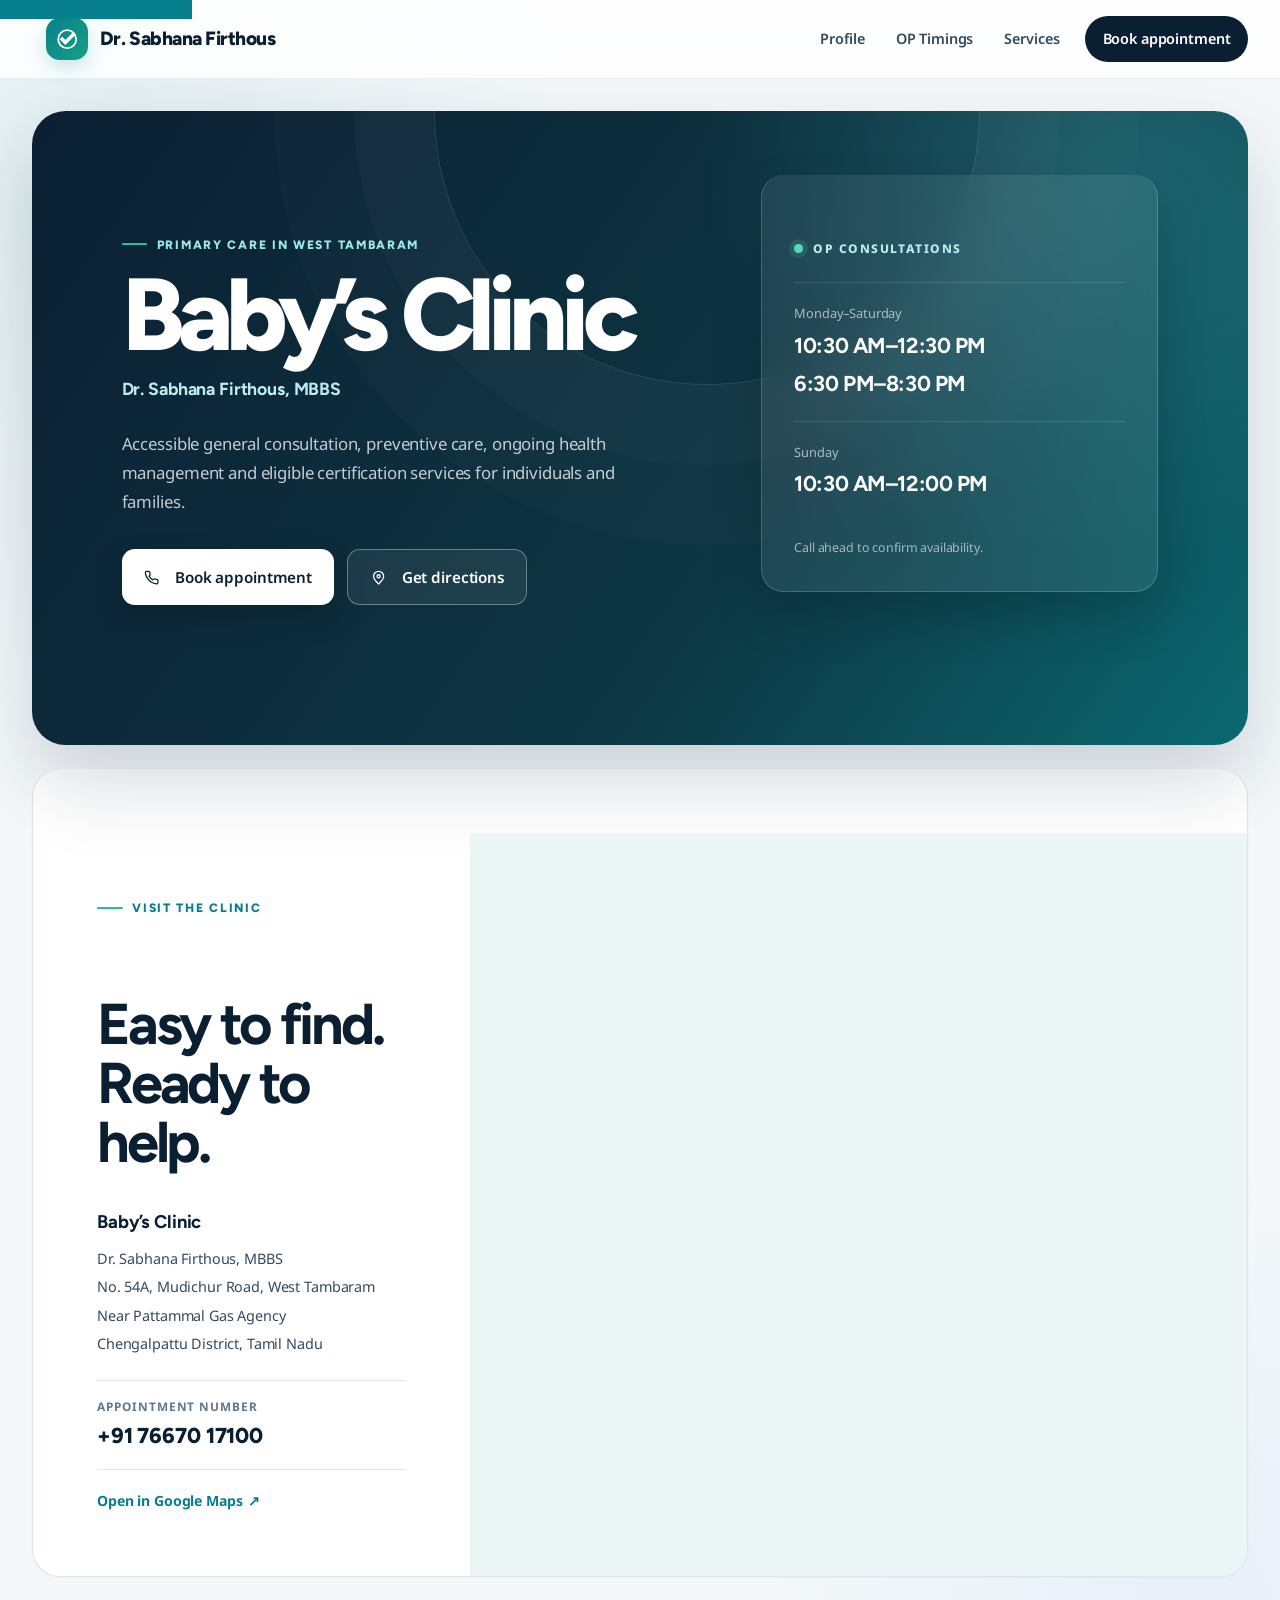
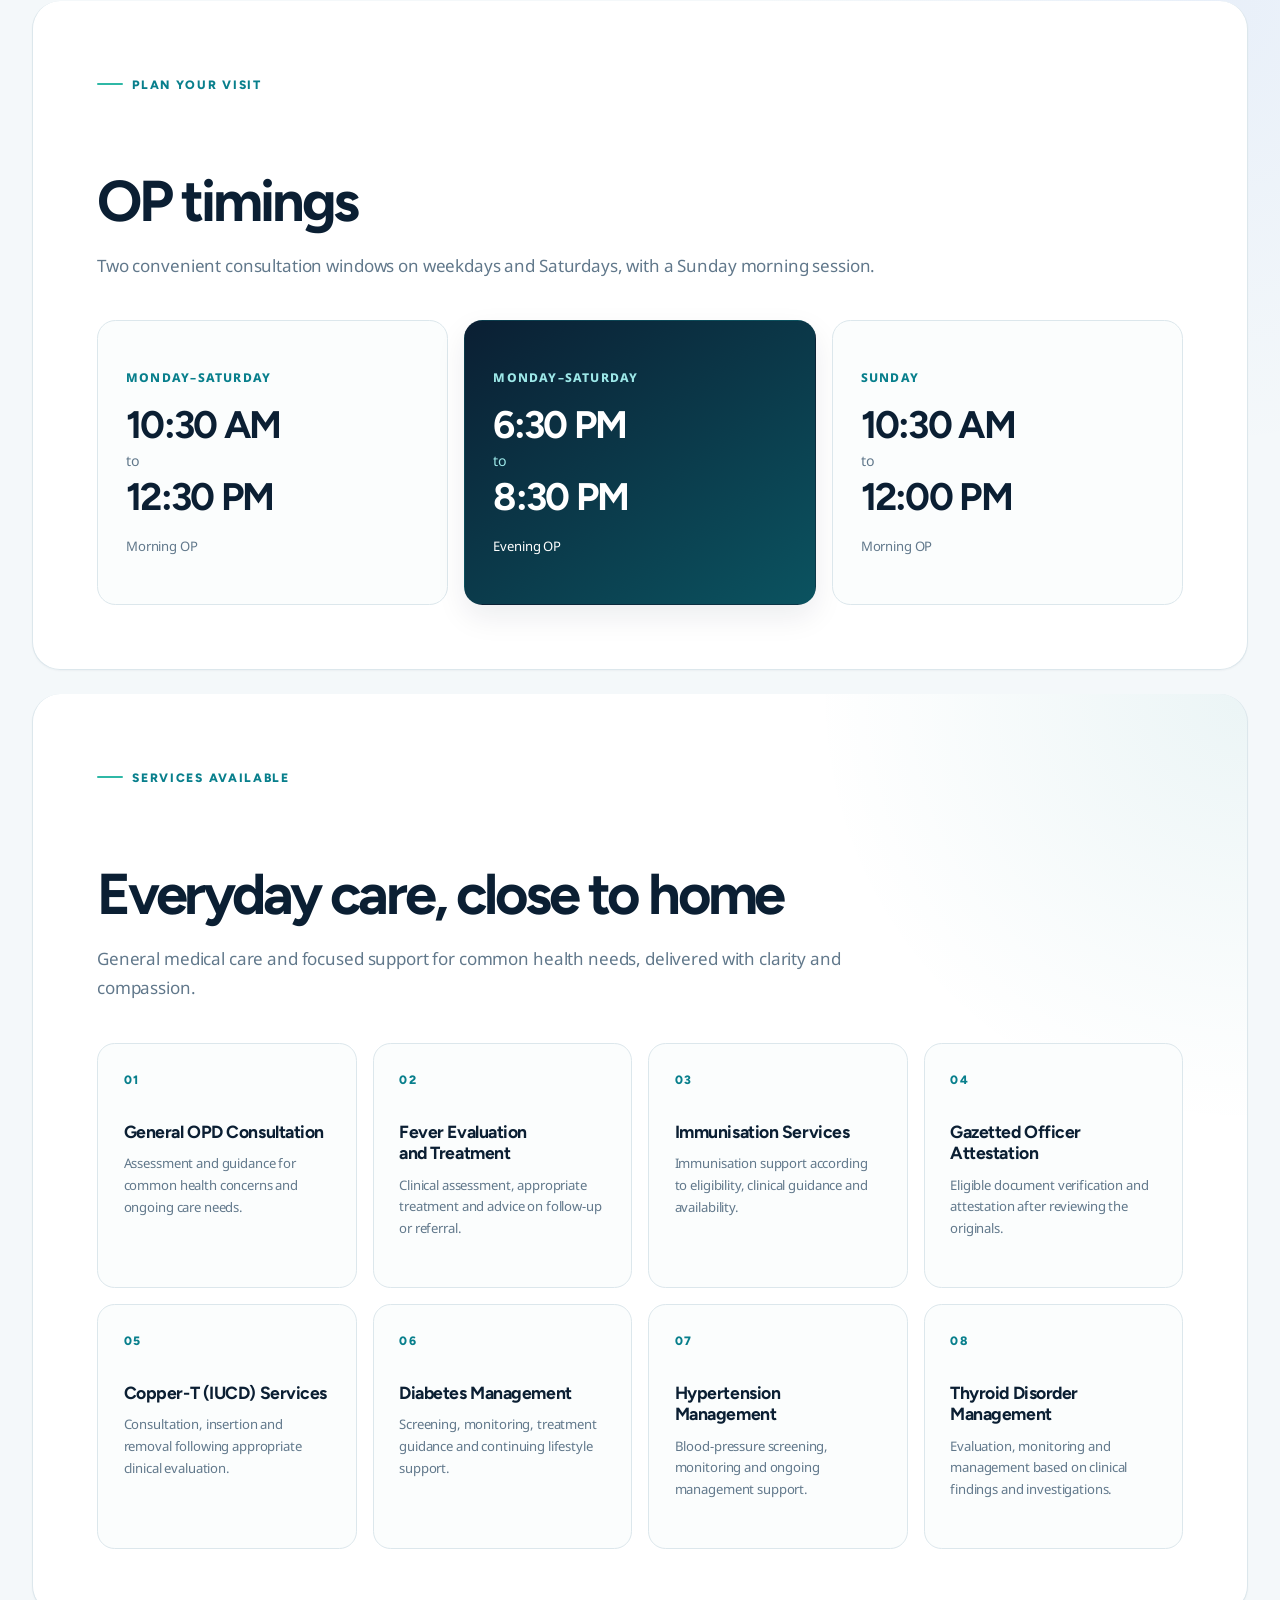
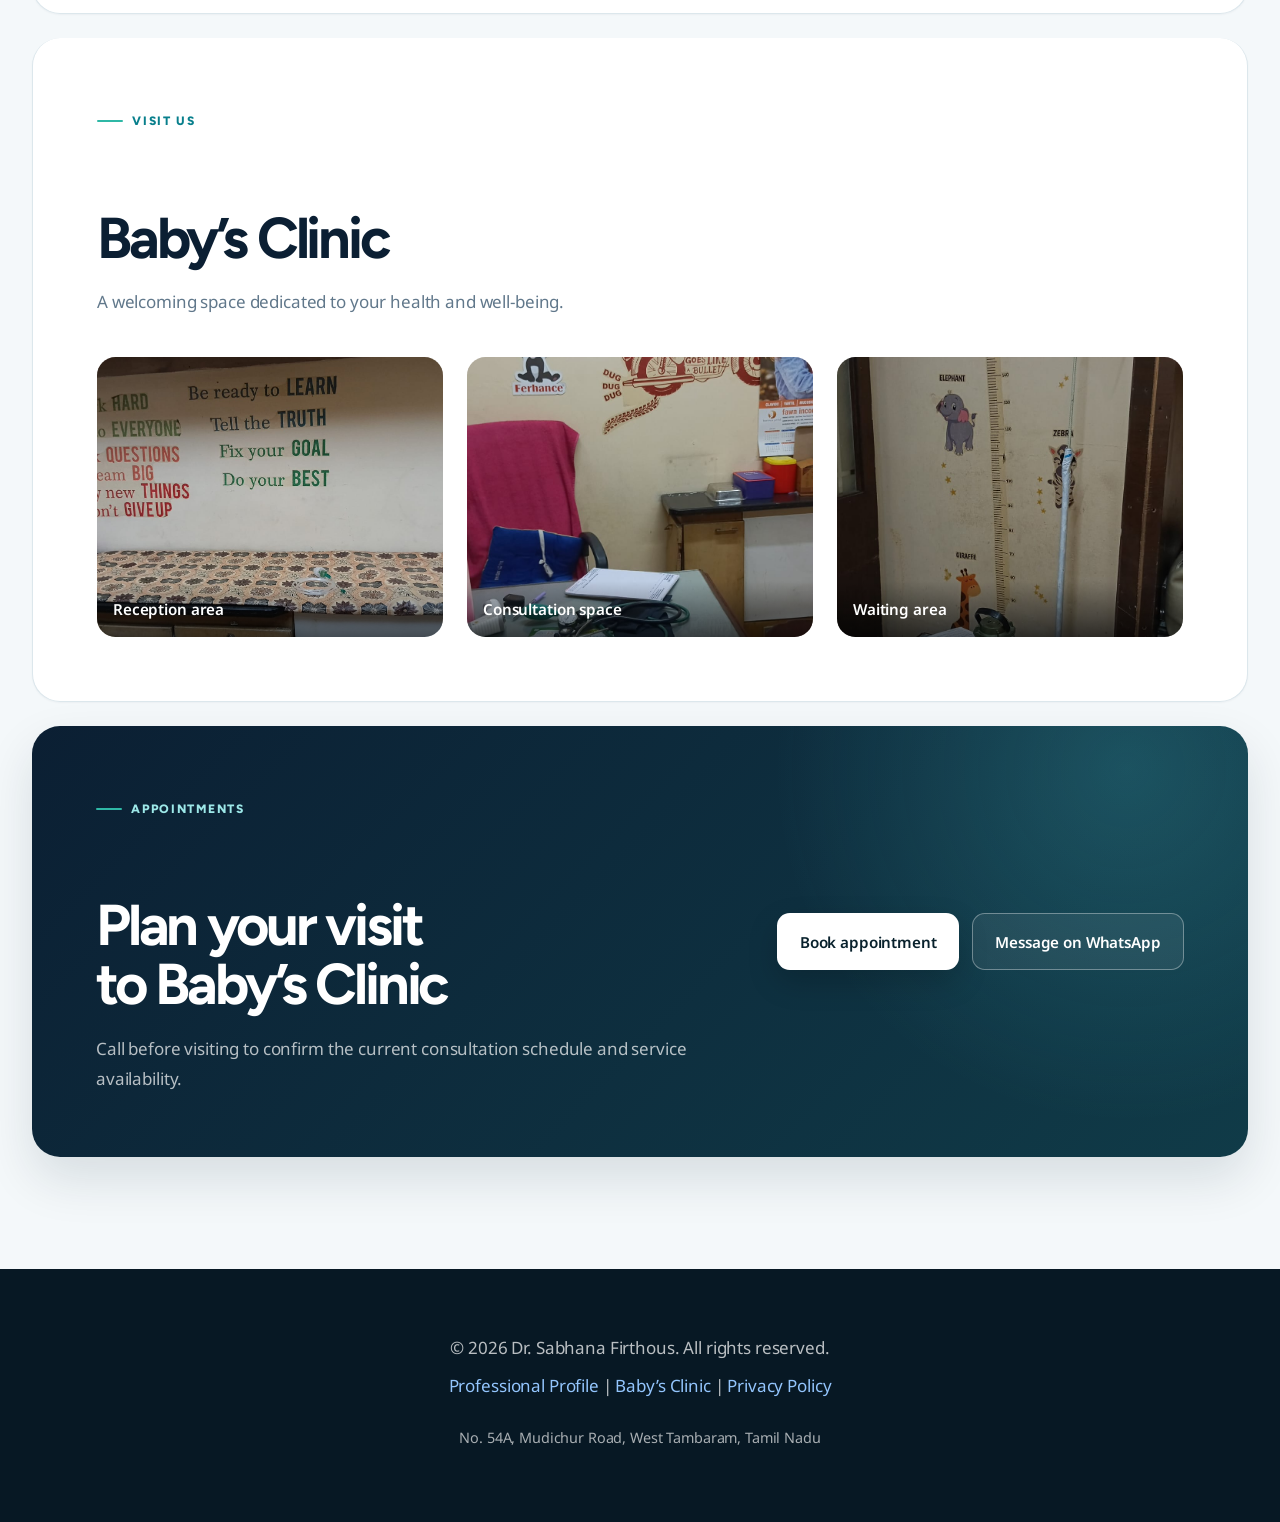
==== clinic.html @ 6da2f43f "Enhance booking and FAQ experience Refresh the site around the new clinic contact number by updating" ====
<!DOCTYPE html>
<html lang="en-IN">
<head>
    <meta charset="UTF-8">
    <meta name="viewport" content="width=device-width, initial-scale=1.0">
    <meta name="description" content="Baby’s Clinic, West Tambaram—general OPD, fever care, immunisation, IUCD services, diabetes, BP and thyroid management by Dr. Sabhana Firthous.">
    <meta name="keywords" content="doctor West Tambaram, Baby's Clinic Tambaram, general OPD Tambaram, fever treatment Tambaram, immunisation clinic Tambaram, Copper T insertion Tambaram, diabetes doctor Tambaram, hypertension doctor Tambaram, thyroid treatment Tambaram">
    <meta name="robots" content="index, follow, max-image-preview:large, max-snippet:-1, max-video-preview:-1">
    <meta name="author" content="Dr. Sabhana Firthous">
    <meta name="theme-color" content="#0B1F33">

    <meta property="og:type" content="website">
    <meta property="og:locale" content="en_IN">
    <meta property="og:site_name" content="Baby’s Clinic">
    <meta property="og:title" content="Baby’s Clinic West Tambaram | Dr. Sabhana Firthous">
    <meta property="og:description" content="General OPD and primary medical care at No. 54A, Mudichur Road, West Tambaram. View timings, services and directions.">
    <meta name="twitter:card" content="summary">
    <meta name="twitter:title" content="Baby’s Clinic West Tambaram">
    <meta name="twitter:description" content="OP timings, medical services, directions and appointment contact for Dr. Sabhana Firthous, MBBS.">

    <title>Baby’s Clinic West Tambaram | General OPD &amp; Dr. Sabhana Firthous</title>

    <link rel="preconnect" href="https://fonts.googleapis.com">
    <link rel="preconnect" href="https://fonts.gstatic.com" crossorigin>
    <link href="https://fonts.googleapis.com/css2?family=Figtree:wght@300;400;500;600;700;800&amp;family=Noto+Sans:wght@300;400;500;600;700&amp;display=swap" rel="stylesheet">
    <link rel="stylesheet" href="styles/styles.css">

    <script type="application/ld+json">
    {
        "@context": "https://schema.org",
        "@type": ["MedicalClinic", "LocalBusiness"],
        "name": "Baby’s Clinic",
        "description": "General outpatient consultation and primary medical care clinic in West Tambaram led by Dr. Sabhana Firthous, MBBS.",
        "telephone": "+917667017100",
        "address": {
            "@type": "PostalAddress",
            "streetAddress": "No. 54A, Mudichur Road, Near Pattammal Gas Agency",
            "addressLocality": "West Tambaram",
            "addressRegion": "Tamil Nadu",
            "addressCountry": "IN"
        },
        "medicalSpecialty": "PrimaryCare",
        "areaServed": [
            "West Tambaram",
            "East Tambaram",
            "Tambaram Sanatorium",
            "Selaiyur",
            "Chitlapakkam",
            "Chromepet",
            "Perungalathur",
            "Mudichur"
        ],
        "employee": {
            "@type": "Physician",
            "name": "Dr. Sabhana Firthous",
            "honorificSuffix": "MBBS"
        },
        "openingHoursSpecification": [
            {
                "@type": "OpeningHoursSpecification",
                "dayOfWeek": ["Monday", "Tuesday", "Wednesday", "Thursday", "Friday", "Saturday"],
                "opens": "10:30",
                "closes": "12:30"
            },
            {
                "@type": "OpeningHoursSpecification",
                "dayOfWeek": ["Monday", "Tuesday", "Wednesday", "Thursday", "Friday", "Saturday"],
                "opens": "18:30",
                "closes": "20:30"
            },
            {
                "@type": "OpeningHoursSpecification",
                "dayOfWeek": "Sunday",
                "opens": "10:30",
                "closes": "12:00"
            }
        ],
        "hasMap": "https://maps.app.goo.gl/VZd1sVYY6Z9XZGwr8",
        "hasOfferCatalog": {
            "@type": "OfferCatalog",
            "name": "Clinic services",
            "itemListElement": [
                {"@type": "Offer", "itemOffered": {"@type": "MedicalProcedure", "name": "General OPD Consultation"}},
                {"@type": "Offer", "itemOffered": {"@type": "MedicalProcedure", "name": "Fever Evaluation and Treatment"}},
                {"@type": "Offer", "itemOffered": {"@type": "MedicalProcedure", "name": "Immunisation Services"}},
                {"@type": "Offer", "itemOffered": {"@type": "Service", "name": "Government and Gazetted Officer Attestation"}},
                {"@type": "Offer", "itemOffered": {"@type": "MedicalProcedure", "name": "Copper-T (IUCD) Insertion and Removal"}},
                {"@type": "Offer", "itemOffered": {"@type": "MedicalProcedure", "name": "Diabetes Screening and Management"}},
                {"@type": "Offer", "itemOffered": {"@type": "MedicalProcedure", "name": "Hypertension Screening and Management"}},
                {"@type": "Offer", "itemOffered": {"@type": "MedicalProcedure", "name": "Thyroid Disorder Evaluation and Management"}}
            ]
        }
    }
    </script>
</head>
<body class="clinic-page">
    <a href="#main-content" class="skip-link">Skip to main content</a>

    <header>
        <nav class="clinic-nav" aria-label="Clinic navigation">
            <a class="logo" href="index.html" aria-label="Dr. Sabhana Firthous homepage">
                <svg class="icon" viewBox="0 0 24 24" fill="none" stroke="currentColor" stroke-width="2" aria-hidden="true">
                    <path d="M12 2C6.48 2 2 6.48 2 12s4.48 10 10 10 10-4.48 10-10S17.52 2 12 2zm-2 15-5-5 1.41-1.41L10 14.17l7.59-7.59L19 8l-9 9z"/>
                </svg>
                Dr. Sabhana Firthous
            </a>
            <ul>
                <li><a href="index.html">Profile</a></li>
                <li><a href="#timings">OP Timings</a></li>
                <li><a href="#clinic-services">Services</a></li>
                <li><a class="nav-contact js-book" href="tel:+917667017100">Book appointment</a></li>
            </ul>
        </nav>
    </header>

    <main id="main-content" class="clinic-main">
        <section class="clinic-hero">
            <div class="clinic-hero-content">
                <p class="section-eyebrow">Primary care in West Tambaram</p>
                <h1>Baby’s Clinic</h1>
                <p class="clinic-doctor">Dr. Sabhana Firthous, MBBS</p>
                <p class="clinic-hero-description">Accessible general consultation, preventive care, ongoing health management and eligible certification services for individuals and families.</p>
                <div class="clinic-actions">
                    <a class="btn clinic-btn-primary js-book" href="tel:+917667017100">
                        <svg class="icon" viewBox="0 0 24 24" fill="none" stroke="currentColor" stroke-width="2" aria-hidden="true"><path d="M22 16.92v3a2 2 0 0 1-2.18 2 19.79 19.79 0 0 1-8.63-3.07 19.5 19.5 0 0 1-6-6A19.79 19.79 0 0 1 2.12 4.18 2 2 0 0 1 4.11 2h3a2 2 0 0 1 2 1.72c.12.9.33 1.78.62 2.63a2 2 0 0 1-.45 2.11L8 9.73a16 16 0 0 0 6 6l1.27-1.27a2 2 0 0 1 2.11-.45c.85.29 1.73.5 2.63.62A2 2 0 0 1 22 16.92Z"/></svg>
                        Book appointment
                    </a>
                    <a class="btn clinic-btn-secondary" href="https://maps.app.goo.gl/VZd1sVYY6Z9XZGwr8" target="_blank" rel="noopener noreferrer">
                        <svg class="icon" viewBox="0 0 24 24" fill="none" stroke="currentColor" stroke-width="2" aria-hidden="true"><path d="M20 10c0 5-8 12-8 12S4 15 4 10a8 8 0 1 1 16 0Z"/><circle cx="12" cy="10" r="2.5"/></svg>
                        Get directions
                    </a>
                </div>
            </div>

            <section class="clinic-hero-panel" aria-label="Today’s clinic schedule">
                <div class="clinic-open-label"><span aria-hidden="true"></span> OP consultations</div>
                <div class="clinic-hero-time">
                    <span>Monday–Saturday</span>
                    <strong>10:30 AM–12:30 PM</strong>
                    <strong>6:30 PM–8:30 PM</strong>
                </div>
                <div class="clinic-hero-time clinic-hero-time-sunday">
                    <span>Sunday</span>
                    <strong>10:30 AM–12:00 PM</strong>
                </div>
                <p>Call ahead to confirm availability.</p>
            </section>
        </section>

        <section class="clinic-location-section" aria-labelledby="location-heading">
            <div class="clinic-address-card">
                <p class="section-eyebrow">Visit the clinic</p>
                <h2 id="location-heading">Easy to find.<br>Ready to help.</h2>
                <address>
                    <strong>Baby’s Clinic</strong>
                    <span>Dr. Sabhana Firthous, MBBS</span>
                    <span>No. 54A, Mudichur Road, West Tambaram</span>
                    <span>Near Pattammal Gas Agency</span>
                    <span>Chengalpattu District, Tamil Nadu</span>
                </address>
                <div class="clinic-contact-row">
                    <span>Appointment number</span>
                    <a href="tel:+917667017100">+91 76670 17100</a>
                </div>
                <a class="clinic-map-link" href="https://maps.app.goo.gl/VZd1sVYY6Z9XZGwr8" target="_blank" rel="noopener noreferrer">Open in Google Maps <span aria-hidden="true">↗</span></a>
            </div>

            <div class="clinic-map-wrap">
                <iframe
                    title="Map showing Baby’s Clinic on Mudichur Road, West Tambaram"
                    src="https://www.google.com/maps?q=No.%2054A%2C%20Mudichur%20Road%2C%20Near%20Pattammal%20Gas%20Agency%2C%20West%20Tambaram%2C%20Tamil%20Nadu&amp;output=embed"
                    loading="lazy"
                    allowfullscreen
                    referrerpolicy="no-referrer-when-downgrade">
                </iframe>
            </div>
        </section>

        <section id="timings" class="clinic-hours-section">
            <div class="clinic-section-heading">
                <p class="section-eyebrow">Plan your visit</p>
                <h2>OP timings</h2>
                <p>Two convenient consultation windows on weekdays and Saturdays, with a Sunday morning session.</p>
            </div>
            <div class="hours-grid">
                <article class="hours-card" aria-label="Monday to Saturday morning consultation 10:30 AM to 12:30 PM">
                    <span>Monday–Saturday</span>
                    <strong>10:30 AM</strong>
                    <small>to</small>
                    <strong>12:30 PM</strong>
                    <p>Morning OP</p>
                </article>
                <article class="hours-card hours-card-accent" aria-label="Monday to Saturday evening consultation 6:30 PM to 8:30 PM">
                    <span>Monday–Saturday</span>
                    <strong>6:30 PM</strong>
                    <small>to</small>
                    <strong>8:30 PM</strong>
                    <p>Evening OP</p>
                </article>
                <article class="hours-card" aria-label="Sunday morning consultation 10:30 AM to 12:00 PM">
                    <span>Sunday</span>
                    <strong>10:30 AM</strong>
                    <small>to</small>
                    <strong>12:00 PM</strong>
                    <p>Morning OP</p>
                </article>
            </div>
        </section>

        <section id="clinic-services" class="clinic-services-section">
            <div class="clinic-section-heading">
                <p class="section-eyebrow">Services available</p>
                <h2>Everyday care, close to home</h2>
                <p>General medical care and focused support for common health needs, delivered with clarity and compassion.</p>
            </div>
            <div class="clinic-service-grid">
                <article class="clinic-service-card"><span>01</span><h3>General OPD Consultation</h3><p>Assessment and guidance for common health concerns and ongoing care needs.</p></article>
                <article class="clinic-service-card"><span>02</span><h3>Fever Evaluation and Treatment</h3><p>Clinical assessment, appropriate treatment and advice on follow-up or referral.</p></article>
                <article class="clinic-service-card"><span>03</span><h3>Immunisation Services</h3><p>Immunisation support according to eligibility, clinical guidance and availability.</p></article>
                <article class="clinic-service-card"><span>04</span><h3>Gazetted Officer Attestation</h3><p>Eligible document verification and attestation after reviewing the originals.</p></article>
                <article class="clinic-service-card"><span>05</span><h3>Copper-T (IUCD) Services</h3><p>Consultation, insertion and removal following appropriate clinical evaluation.</p></article>
                <article class="clinic-service-card"><span>06</span><h3>Diabetes Management</h3><p>Screening, monitoring, treatment guidance and continuing lifestyle support.</p></article>
                <article class="clinic-service-card"><span>07</span><h3>Hypertension Management</h3><p>Blood-pressure screening, monitoring and ongoing management support.</p></article>
                <article class="clinic-service-card"><span>08</span><h3>Thyroid Disorder Management</h3><p>Evaluation, monitoring and management based on clinical findings and investigations.</p></article>
            </div>
        </section>

        <section class="clinic-gallery-section">
            <div class="clinic-section-heading">
                <p class="section-eyebrow">Visit us</p>
                <h2>Baby’s Clinic</h2>
                <p>A welcoming space dedicated to your health and well-being.</p>
            </div>
            <div class="clinic-gallery-grid">
                <figure class="gallery-image">
                    <img src="./images/clinic_image_1.jpeg" alt="Baby’s Clinic entrance and reception area">
                    <figcaption>Reception area</figcaption>
                </figure>
                <figure class="gallery-image">
                    <img src="./images/clinic_image_2.jpeg" alt="Baby’s Clinic consultation room">
                    <figcaption>Consultation space</figcaption>
                </figure>
                <figure class="gallery-image">
                    <img src="./images/clinic_image_3.jpeg" alt="Baby’s Clinic waiting area">
                    <figcaption>Waiting area</figcaption>
                </figure>
            </div>
        </section>

        <section class="clinic-cta-section">
            <div>
                <p class="section-eyebrow">Appointments</p>
                <h2>Plan your visit to Baby’s Clinic</h2>
                <p>Call before visiting to confirm the current consultation schedule and service availability.</p>
            </div>
            <div class="clinic-cta-actions">
                <a class="btn clinic-btn-primary js-book" href="tel:+917667017100">Book appointment</a>
                <a class="btn clinic-btn-secondary" href="https://wa.me/917667017100" target="_blank" rel="noopener noreferrer">Message on WhatsApp</a>
            </div>
        </section>
    </main>

    <footer>
        <p>&copy; 2026 Dr. Sabhana Firthous. All rights reserved.</p>
        <p>
            <a href="index.html">Professional Profile</a> |
            <a href="clinic.html" aria-current="page">Baby’s Clinic</a> |
            <a href="privacy-policy.html">Privacy Policy</a>
        </p>
        <p class="footer-meta">No. 54A, Mudichur Road, West Tambaram, Tamil Nadu</p>
    </footer>
    <dialog class="book-dialog" id="book-dialog" aria-labelledby="book-title">
        <form method="dialog" class="book-close-form">
            <button class="book-close" aria-label="Close">&times;</button>
        </form>
        <p class="section-eyebrow">Baby’s Clinic, West Tambaram</p>
        <h2 id="book-title">How would you like to book?</h2>
        <p class="book-sub">Choose what is easiest for you. We reply on WhatsApp typically within 2 hours.</p>
        <div class="book-options">
            <a class="book-option" href="tel:+917667017100">
                <span class="book-icon"><svg viewBox="0 0 24 24" fill="none" stroke="currentColor" stroke-width="2" stroke-linecap="round" stroke-linejoin="round" aria-hidden="true"><path d="M22 16.92v3a2 2 0 0 1-2.18 2 19.79 19.79 0 0 1-8.63-3.07 19.5 19.5 0 0 1-6-6 19.79 19.79 0 0 1-3.07-8.67A2 2 0 0 1 4.11 2h3a2 2 0 0 1 2 1.72c.13.96.36 1.9.7 2.81a2 2 0 0 1-.45 2.11L8.09 9.91a16 16 0 0 0 6 6l1.27-1.27a2 2 0 0 1 2.11-.45c.91.34 1.85.57 2.81.7A2 2 0 0 1 22 16.92z"/></svg></span>
                <span class="book-text"><strong>Call on phone</strong><small>Speak to us directly on +91 76670 17100</small></span>
                <span class="book-arrow" aria-hidden="true">→</span>
            </a>
            <a class="book-option book-option-wa" href="https://wa.me/917667017100" target="_blank" rel="noopener noreferrer">
                <span class="book-icon"><svg viewBox="0 0 16 16" fill="currentColor" aria-hidden="true"><path d="M13.601 2.326A7.854 7.854 0 0 0 7.994 0C3.627 0 .068 3.558.064 7.926c0 1.399.366 2.76 1.057 3.965L0 16l4.204-1.102a7.933 7.933 0 0 0 3.79.965h.004c4.368 0 7.926-3.558 7.93-7.93a7.898 7.898 0 0 0-2.327-5.607zm-5.607 12.19h-.003a6.585 6.585 0 0 1-3.355-.92l-.24-.143-2.494.654.666-2.433-.156-.251a6.56 6.56 0 0 1-1.007-3.505c0-3.626 2.957-6.584 6.591-6.584a6.56 6.56 0 0 1 4.66 1.931 6.557 6.557 0 0 1 1.928 4.66c-.004 3.639-2.961 6.592-6.592 6.592zm3.615-4.934c-.197-.099-1.17-.578-1.353-.646-.182-.065-.315-.099-.445.099-.133.197-.513.646-.627.775-.114.133-.232.148-.43.05-.197-.1-.836-.308-1.592-.985-.59-.525-.985-1.175-1.103-1.372-.114-.198-.011-.304.088-.403.087-.088.197-.232.296-.346.1-.114.133-.198.198-.33.065-.134.034-.248-.015-.347-.05-.099-.445-1.076-.612-1.47-.16-.389-.323-.335-.445-.34-.114-.007-.247-.007-.38-.007a.729.729 0 0 0-.529.247c-.182.198-.691.677-.691 1.654 0 .977.71 1.916.81 2.049.098.133 1.394 2.132 3.383 2.992.47.205.84.326 1.129.418.475.152.904.129 1.246.08.38-.058 1.171-.48 1.338-.943.164-.464.164-.86.114-.943-.049-.084-.182-.133-.38-.232z"/></svg></span>
                <span class="book-text"><strong>Call on WhatsApp</strong><small>Opens WhatsApp. Tap the call icon at the top.</small></span>
                <span class="book-arrow" aria-hidden="true">→</span>
            </a>
            <a class="book-option book-option-wa" href="https://wa.me/917667017100?text=Hello%20Dr.%20Sabhana%2C%20I%20would%20like%20to%20book%20an%20appointment%20at%20Baby%E2%80%99s%20Clinic." target="_blank" rel="noopener noreferrer">
                <span class="book-icon"><svg viewBox="0 0 24 24" fill="none" stroke="currentColor" stroke-width="2" stroke-linecap="round" stroke-linejoin="round" aria-hidden="true"><path d="M21 15a2 2 0 0 1-2 2H7l-4 4V5a2 2 0 0 1 2-2h14a2 2 0 0 1 2 2z"/></svg></span>
                <span class="book-text"><strong>Chat on WhatsApp</strong><small>Start a message with your request ready to send</small></span>
                <span class="book-arrow" aria-hidden="true">→</span>
            </a>
        </div>
        <p class="book-hours"><strong>OP timings:</strong> Mon-Sat 10:30 AM-12:30 PM &amp; 6:30-8:30 PM · Sun 10:30 AM-12:00 PM</p>
        <p class="book-hours">Not for emergencies. In an emergency, go to the nearest hospital.</p>
    </dialog>
    <script src="scripts/booking.js" defer></script>
    <script src="scripts/nav.js" defer></script>
</body>
</html>
---- styles/styles.css ----
* {
            margin: 0;
            padding: 0;
            box-sizing: border-box;
        }

        :root {
            --color-primary: #0F172A;
            --color-secondary: #334155;
            --color-accent: #0369A1;
            --color-medical-green: #10B981;
            --color-warning: #F59E0B;
            --color-background: #F8FAFC;
            --color-surface: #FFFFFF;
            --color-foreground: #020617;
            --color-heading: #0F172A;
            --color-muted: #E8ECF1;
            --color-border: #E2E8F0;
            --color-text-body: #1e293b;
            --color-text-secondary: #475569;

            --font-heading: 'Figtree', sans-serif;
            --font-body: 'Noto Sans', sans-serif;

            --spacing-xs: 0.5rem;
            --spacing-sm: 1rem;
            --spacing-md: 1.5rem;
            --spacing-lg: 2rem;
            --spacing-xl: 3rem;
            --spacing-2xl: 4rem;

            --radius-sm: 0.375rem;
            --radius-md: 0.5rem;
            --radius-lg: 0.75rem;
            --radius-xl: 1rem;

            --shadow-sm: 0 1px 2px 0 rgba(15, 23, 42, 0.05);
            --shadow-md: 0 4px 6px -1px rgba(15, 23, 42, 0.1);
            --shadow-lg: 0 10px 15px -3px rgba(15, 23, 42, 0.1);
            --shadow-xl: 0 20px 25px -5px rgba(15, 23, 42, 0.1);

            --transition-duration: 150ms;
            --transition-timing: cubic-bezier(0.4, 0, 0.2, 1);
        }

        @media (prefers-color-scheme: dark) {
            :root {
                --color-background: #0F172A;
                --color-surface: #1E293B;
                --color-foreground: #F8FAFC;
                --color-heading: #F8FAFC;
                --color-accent: #38BDF8;
                --color-medical-green: #34D399;
                --color-muted: #334155;
                --color-border: #475569;
                --color-text-body: #E2E8F0;
                --color-text-secondary: #CBD5E1;
            }
        }

        html {
            scroll-behavior: smooth;
        }

        body {
            font-family: var(--font-body);
            background-color: var(--color-background);
            color: var(--color-text-body);
            line-height: 1.6;
            font-size: 16px;
        }

        @media (prefers-reduced-motion: reduce) {
            * {
                animation-duration: 0.01ms !important;
                animation-iteration-count: 1 !important;
                transition-duration: 0.01ms !important;
            }
        }

        /* SVG Icon Styling */
        .icon {
            width: 1em;
            height: 1em;
            vertical-align: -0.125em;
            display: inline-block;
        }

        .icon-lg {
            width: 1.5em;
            height: 1.5em;
        }

        .icon-xl {
            width: 2.5rem;
            height: 2.5rem;
        }

        .icon-2xl {
            width: 3rem;
            height: 3rem;
        }

        /* Typography */
        h1, h2, h3, h4, h5, h6 {
            font-family: var(--font-heading);
            font-weight: 700;
            line-height: 1.2;
            color: var(--color-heading);
            text-wrap: balance;
        }

        h1 {
            font-size: 3rem;
            font-weight: 800;
            margin-bottom: var(--spacing-lg);
            background: linear-gradient(135deg, var(--color-primary) 0%, var(--color-accent) 100%);
            -webkit-background-clip: text;
            -webkit-text-fill-color: transparent;
            background-clip: text;
        }

        @media (prefers-color-scheme: dark) {
            h1 {
                background: linear-gradient(135deg, #F1F5F9 0%, #93C5FD 100%);
                -webkit-background-clip: text;
                -webkit-text-fill-color: transparent;
                background-clip: text;
            }
        }

        h2 {
            font-size: 2.25rem;
            margin-bottom: var(--spacing-md);
            margin-top: var(--spacing-2xl);
            display: flex;
            align-items: center;
            gap: var(--spacing-md);
        }

        h2 .icon {
            color: var(--color-accent);
            font-size: 1.8rem;
        }

        h3 {
            font-size: 1.5rem;
            margin-bottom: var(--spacing-md);
            color: var(--color-heading);
        }

        h4 {
            font-size: 1.25rem;
            font-weight: 600;
            margin-bottom: var(--spacing-sm);
            color: var(--color-heading);
        }

        p {
            margin-bottom: var(--spacing-md);
            color: var(--color-text-body);
            line-height: 1.75;
        }

        a {
            color: var(--color-accent);
            text-decoration: none;
            transition: color var(--transition-duration) var(--transition-timing);
        }

        a:hover {
            color: #0284C7;
            text-decoration: underline;
        }

        a:focus-visible {
            outline: 2px solid var(--color-accent);
            outline-offset: 2px;
            border-radius: var(--radius-sm);
        }

        img {
            max-width: 100%;
            height: auto;
            display: block;
        }

        /* Skip link */
        .skip-link {
            position: absolute;
            top: -40px;
            left: 0;
            background: var(--color-accent);
            color: var(--color-on-accent, white);
            padding: var(--spacing-sm);
            z-index: 100;
            text-decoration: none;
        }

        .skip-link:focus {
            top: 0;
        }

        /* Header */
        header {
            background: var(--color-surface);
            border-bottom: 1px solid var(--color-border);
            position: sticky;
            top: 0;
            z-index: 10;
            box-shadow: var(--shadow-sm);
        }

        nav {
            max-width: 1200px;
            margin: 0 auto;
            padding: var(--spacing-md) var(--spacing-lg);
            display: flex;
            justify-content: space-between;
            align-items: center;
        }

        .logo {
            font-size: 1.5rem;
            font-weight: 800;
            color: var(--color-heading);
            font-family: var(--font-heading);
            display: flex;
            align-items: center;
            gap: var(--spacing-sm);
        }

        .logo .icon {
            color: var(--color-accent);
            font-size: 1.8rem;
        }

        nav ul {
            list-style: none;
            display: flex;
            gap: var(--spacing-lg);
        }

        nav a {
            color: var(--color-secondary);
            font-weight: 500;
            transition: color var(--transition-duration) var(--transition-timing);
            display: flex;
            align-items: center;
            gap: var(--spacing-xs);
        }

        @media (prefers-color-scheme: dark) {
            nav a {
                color: var(--color-text-secondary);
            }
        }

        nav a:hover {
            color: var(--color-accent);
        }

        @media (max-width: 768px) {
            nav ul {
                gap: var(--spacing-md);
                font-size: 0.875rem;
            }
        }

        @media (max-width: 640px) {
            nav {
                flex-direction: column;
                gap: var(--spacing-md);
            }

            nav ul {
                flex-wrap: wrap;
                justify-content: center;
                gap: var(--spacing-sm);
            }

            h1 {
                font-size: 2rem;
            }

            h2 {
                font-size: 1.75rem;
            }
        }

        /* Main Container */
        main {
            max-width: 1200px;
            margin: 0 auto;
            padding: var(--spacing-lg);
        }

        /* Hero Section */
        .hero {
            display: grid;
            grid-template-columns: 1fr 1fr;
            gap: var(--spacing-2xl);
            align-items: center;
            margin-bottom: var(--spacing-2xl);
            padding: var(--spacing-2xl) 0;
        }

        .hero-content .subtitle {
            font-size: 1.25rem;
            color: var(--color-accent);
            margin-bottom: var(--spacing-md);
            font-weight: 600;
            display: flex;
            align-items: center;
            gap: var(--spacing-sm);
        }

        .hero-description {
            font-size: 1.125rem;
            color: var(--color-text-body);
            line-height: 1.8;
            margin-bottom: var(--spacing-lg);
        }

        .hero-image {
            position: relative;
            border-radius: var(--radius-xl);
            overflow: hidden;
            box-shadow: var(--shadow-xl);
            transition: transform var(--transition-duration) var(--transition-timing),
                        box-shadow var(--transition-duration) var(--transition-timing);
        }

        .hero-image:hover {
            transform: translateY(-8px);
            box-shadow: 0 25px 50px -12px rgba(3, 105, 161, 0.25);
        }

        .hero-image img {
            width: 100%;
            height: auto;
            display: block;
        }

        .hero-image::before {
            content: '';
            position: absolute;
            top: 0;
            left: 0;
            right: 0;
            bottom: 0;
            background: linear-gradient(135deg, rgba(3, 105, 161, 0.1) 0%, transparent 100%);
            pointer-events: none;
        }

        /* CTA Buttons */
        .cta-buttons {
            display: flex;
            gap: var(--spacing-md);
            flex-wrap: wrap;
            margin-top: var(--spacing-2xl);
        }

        button, .btn {
            padding: 0.875rem 1.75rem;
            font-size: 1rem;
            border-radius: var(--radius-md);
            border: none;
            cursor: pointer;
            font-family: var(--font-body);
            font-weight: 600;
            transition: all var(--transition-duration) var(--transition-timing);
            min-height: 44px;
            display: inline-flex;
            align-items: center;
            justify-content: center;
            gap: var(--spacing-sm);
        }

        .btn .whatsapp-icon {
            width: 1.25rem;
            height: 1.25rem;
            flex: 0 0 auto;
        }

        .btn-primary {
            background: linear-gradient(135deg, var(--color-accent) 0%, #0284C7 100%);
            color: white;
            box-shadow: var(--shadow-md);
        }

        .btn-primary:hover {
            color: white;
            transform: translateY(-2px);
            box-shadow: 0 12px 24px rgba(3, 105, 161, 0.3);
        }

        .btn-primary:focus-visible {
            outline: 2px solid var(--color-accent);
            outline-offset: 2px;
        }

        .btn-secondary {
            background: var(--color-surface);
            color: var(--color-accent);
            border: 2px solid var(--color-accent);
            box-shadow: var(--shadow-sm);
        }

        .btn-secondary:hover {
            background: var(--color-accent);
            color: white;
            transform: translateY(-2px);
            box-shadow: var(--shadow-md);
        }

        .btn-secondary:focus-visible {
            outline: 2px solid var(--color-accent);
            outline-offset: 2px;
        }

        /* Content Sections */
        section {
            margin-bottom: var(--spacing-2xl);
            padding: var(--spacing-xl) 0;
        }

        section:not(.hero) {
            border-top: 2px solid var(--color-border);
            padding-top: var(--spacing-2xl);
        }

        /* Stats Section */
        .stats-grid {
            display: grid;
            grid-template-columns: repeat(auto-fit, minmax(200px, 1fr));
            gap: var(--spacing-lg);
            margin: var(--spacing-xl) 0;
        }

        .stat-card {
            background: var(--color-surface);
            padding: var(--spacing-lg);
            border-radius: var(--radius-lg);
            border: 1px solid var(--color-border);
            text-align: center;
            transition: all var(--transition-duration) var(--transition-timing);
        }

        .stat-card:hover {
            border-color: var(--color-accent);
            box-shadow: var(--shadow-md);
            transform: translateY(-4px);
        }

        .stat-number {
            font-size: 2.5rem;
            font-weight: 800;
            background: linear-gradient(135deg, var(--color-accent) 0%, var(--color-medical-green) 100%);
            -webkit-background-clip: text;
            -webkit-text-fill-color: transparent;
            background-clip: text;
            margin-bottom: var(--spacing-sm);
        }

        .stat-label {
            font-size: 0.95rem;
            color: var(--color-text-body);
            font-weight: 500;
        }

        .stat-icon {
            font-size: 2rem;
            margin-bottom: var(--spacing-sm);
            color: var(--color-accent);
        }

        /* Credentials Badge */
        .credential-badge {
            display: inline-flex;
            align-items: center;
            gap: var(--spacing-sm);
            background: linear-gradient(135deg, #ECF0FF 0%, #F0F9FF 100%);
            color: var(--color-accent);
            padding: var(--spacing-sm) var(--spacing-md);
            border-radius: var(--radius-lg);
            font-weight: 600;
            font-size: 0.9rem;
            margin-bottom: var(--spacing-md);
            border: 1px solid rgba(3, 105, 161, 0.2);
        }

        @media (prefers-color-scheme: dark) {
            .credential-badge {
                background: rgba(3, 105, 161, 0.1);
                border-color: rgba(3, 105, 161, 0.3);
            }
        }

        .credential-badge .icon {
            color: var(--color-accent);
        }

        /* Professional Overview Table */
        .overview-table {
            width: 100%;
            border-collapse: collapse;
            margin: var(--spacing-lg) 0;
            box-shadow: var(--shadow-sm);
            border-radius: var(--radius-lg);
            overflow: hidden;
        }

        .overview-table th,
        .overview-table td {
            padding: var(--spacing-md);
            text-align: left;
            border-bottom: 1px solid var(--color-border);
        }

        .overview-table th {
            background: linear-gradient(135deg, var(--color-primary) 0%, var(--color-secondary) 100%);
            font-weight: 600;
            color: white;
            font-size: 0.95rem;
        }

        @media (prefers-color-scheme: dark) {
            .overview-table th {
                background: linear-gradient(135deg, #1E293B 0%, #334155 100%);
            }
        }

        .overview-table td {
            color: var(--color-text-body);
        }

        .overview-table tr:last-child th,
        .overview-table tr:last-child td {
            border-bottom: none;
        }

        /* Experience Cards */
        .experience-item {
            margin-bottom: var(--spacing-xl);
            padding: var(--spacing-lg);
            background: var(--color-surface);
            border-radius: var(--radius-lg);
            border-left: 4px solid var(--color-accent);
            box-shadow: var(--shadow-sm);
            transition: all var(--transition-duration) var(--transition-timing);
        }

        .experience-item:hover {
            box-shadow: var(--shadow-md);
            transform: translateX(4px);
        }

        .experience-item h4 {
            color: var(--color-accent);
            margin-bottom: var(--spacing-sm);
            display: flex;
            align-items: center;
            gap: var(--spacing-sm);
        }

        .experience-item h4 .icon {
            font-size: 1.5rem;
        }

        .experience-item .subtitle {
            font-size: 0.95rem;
            color: var(--color-text-secondary);
            font-weight: 500;
            margin-bottom: var(--spacing-md);
        }

        .experience-item p {
            margin-bottom: var(--spacing-sm);
        }

        /* Competencies Grid */
        .competencies {
            display: grid;
            grid-template-columns: repeat(auto-fit, minmax(280px, 1fr));
            gap: var(--spacing-lg);
            margin: var(--spacing-lg) 0;
        }

        .competency-item {
            padding: var(--spacing-lg);
            background: var(--color-surface);
            border: 1px solid var(--color-border);
            border-radius: var(--radius-lg);
            transition: all var(--transition-duration) var(--transition-timing);
            position: relative;
            overflow: hidden;
        }

        .competency-item::before {
            content: '';
            position: absolute;
            top: 0;
            left: 0;
            right: 0;
            height: 3px;
            background: linear-gradient(90deg, var(--color-accent) 0%, var(--color-medical-green) 100%);
            opacity: 0;
            transition: opacity var(--transition-duration) var(--transition-timing);
        }

        .competency-item:hover {
            border-color: var(--color-accent);
            box-shadow: var(--shadow-md);
            transform: translateY(-6px);
        }

        .competency-item:hover::before {
            opacity: 1;
        }

        .competency-icon {
            font-size: 2.5rem;
            margin-bottom: var(--spacing-md);
            color: var(--color-accent);
        }

        .competency-item h4 {
            color: var(--color-heading);
            margin-bottom: var(--spacing-sm);
            font-size: 1.1rem;
        }

        .competency-item p {
            font-size: 0.95rem;
            color: var(--color-text-secondary);
            margin-bottom: 0;
        }

        /* Highlight Box */
        .highlight-box {
            background: linear-gradient(135deg, rgba(3, 105, 161, 0.05) 0%, rgba(16, 185, 129, 0.05) 100%);
            border-left: 4px solid var(--color-accent);
            border-radius: var(--radius-lg);
            padding: var(--spacing-lg);
            margin: var(--spacing-lg) 0;
            box-shadow: var(--shadow-sm);
        }

        .highlight-box h3 {
            color: var(--color-heading);
            margin-top: 0;
            display: flex;
            align-items: center;
            gap: var(--spacing-sm);
        }

        .highlight-box h3 .icon {
            color: var(--color-accent);
        }

        /* Lists */
        ul, ol {
            margin-left: var(--spacing-lg);
            margin-bottom: var(--spacing-md);
        }

        li {
            margin-bottom: var(--spacing-sm);
            color: var(--color-text-body);
            line-height: 1.75;
        }

        /* Footer */
        footer {
            background: var(--color-primary);
            color: white;
            padding: var(--spacing-2xl) var(--spacing-lg);
            margin-top: var(--spacing-2xl);
            text-align: center;
        }

        footer a {
            color: #93C5FD;
            transition: color var(--transition-duration) var(--transition-timing);
        }

        footer p {
            color: white;
        }

        footer a:hover {
            color: white;
        }

        /* Responsive */
        @media (max-width: 768px) {
            .hero {
                grid-template-columns: 1fr;
                gap: var(--spacing-lg);
                padding: var(--spacing-lg) 0;
            }

            .cta-buttons {
                flex-direction: column;
            }

            button, .btn {
                width: 100%;
            }

            .overview-table th,
            .overview-table td {
                padding: var(--spacing-sm);
                font-size: 0.9rem;
            }

            .competencies {
                grid-template-columns: 1fr;
            }

            .stats-grid {
                grid-template-columns: repeat(2, 1fr);
            }
        }

        /* Premium visual system */
        :root {
            --color-primary: #0B1F33;
            --color-secondary: #29445D;
            --color-accent: #087F8C;
            --color-medical-green: #16A085;
            --color-background: #F4F8FA;
            --color-surface: #FFFFFF;
            --color-heading: #0B1F33;
            --color-on-accent: #FFFFFF;
            --color-border: #DCE7EC;
            --color-text-body: #334A5E;
            --color-text-secondary: #61788B;
            --radius-md: 0.75rem;
            --radius-lg: 1rem;
            --radius-xl: 1.75rem;
            --shadow-sm: 0 1px 2px rgba(11, 31, 51, 0.04);
            --shadow-md: 0 12px 30px rgba(11, 31, 51, 0.08);
            --shadow-lg: 0 22px 50px rgba(11, 31, 51, 0.12);
            --shadow-xl: 0 35px 80px rgba(11, 31, 51, 0.18);
        }

        @media (prefers-color-scheme: dark) {
            :root {
                --color-background: #071520;
                --color-surface: #0D2231;
                --color-heading: #F4FBFC;
                --color-on-accent: #071520;
                --color-border: #203B4B;
                --color-text-body: #D5E3E9;
                --color-text-secondary: #A8BEC9;
                --color-accent: #52D3DC;
                --color-medical-green: #57D9B5;
            }
        }

        ::selection {
            background: rgba(8, 127, 140, 0.22);
            color: var(--color-heading);
        }

        body {
            min-width: 320px;
            background:
                radial-gradient(circle at 8% 4%, rgba(8, 127, 140, 0.08), transparent 30rem),
                radial-gradient(circle at 94% 34%, rgba(37, 99, 235, 0.06), transparent 28rem),
                var(--color-background);
            font-size: 17px;
            letter-spacing: -0.008em;
        }

        header {
            background: color-mix(in srgb, var(--color-surface) 86%, transparent);
            border-bottom: 1px solid color-mix(in srgb, var(--color-border) 70%, transparent);
            box-shadow: none;
            backdrop-filter: blur(18px) saturate(150%);
            -webkit-backdrop-filter: blur(18px) saturate(150%);
        }

        nav {
            max-width: 1320px;
            min-height: 78px;
            padding: 0 2rem;
        }

        .logo {
            gap: 0.75rem;
            font-size: 1.2rem;
            letter-spacing: -0.025em;
        }

        .logo .icon {
            box-sizing: content-box;
            width: 1.35rem;
            height: 1.35rem;
            padding: 0.65rem;
            color: white;
            background: linear-gradient(135deg, #087F8C, #16A085);
            border-radius: 0.85rem;
            box-shadow: 0 8px 20px rgba(8, 127, 140, 0.2);
        }

        nav ul {
            align-items: center;
            gap: 0.25rem;
            margin: 0;
        }

        nav li {
            margin: 0;
        }

        nav a {
            padding: 0.65rem 0.85rem;
            border-radius: 999px;
            color: var(--color-text-body);
            font-size: 0.9rem;
            font-weight: 600;
        }

        nav a:hover {
            color: var(--color-accent);
            background: color-mix(in srgb, var(--color-accent) 9%, transparent);
            text-decoration: none;
        }

        nav .nav-contact {
            margin-left: 0.5rem;
            padding-inline: 1.1rem;
            color: white;
            background: var(--color-primary);
        }

        nav .nav-contact:hover {
            color: white;
            background: var(--color-accent);
        }

        main {
            max-width: 1320px;
            padding: 0 2rem 4rem;
        }

        section,
        section:not(.hero) {
            border-top: 0;
        }

        .hero {
            position: relative;
            isolation: isolate;
            min-height: 650px;
            margin: 2rem 0 0;
            padding: clamp(3rem, 6vw, 6rem);
            gap: clamp(3rem, 7vw, 7rem);
            grid-template-columns: minmax(0, 1.12fr) minmax(330px, 0.88fr);
            overflow: hidden;
            border-radius: 2.25rem;
            background:
                linear-gradient(115deg, rgba(11, 31, 51, 0.98) 0%, rgba(13, 55, 68, 0.96) 58%, rgba(8, 127, 140, 0.86) 100%);
            box-shadow: var(--shadow-xl);
        }

        .hero::before,
        .hero::after {
            content: '';
            position: absolute;
            z-index: -1;
            border-radius: 50%;
            pointer-events: none;
        }

        .hero::before {
            width: 34rem;
            height: 34rem;
            top: -21rem;
            left: 28%;
            border: 1px solid rgba(255, 255, 255, 0.14);
            box-shadow: 0 0 0 5rem rgba(255, 255, 255, 0.025), 0 0 0 10rem rgba(255, 255, 255, 0.018);
        }

        .hero::after {
            width: 24rem;
            height: 24rem;
            right: -9rem;
            bottom: -11rem;
            background: rgba(82, 211, 220, 0.13);
            filter: blur(2px);
        }

        .hero-content {
            position: relative;
            z-index: 2;
            min-width: 0;
        }

        .hero-kicker {
            display: inline-flex;
            align-items: center;
            gap: 0.65rem;
            margin-bottom: 1.5rem;
            color: #BDECF0;
            font-family: var(--font-heading);
            font-size: 0.78rem;
            font-weight: 700;
            letter-spacing: 0.13em;
            text-transform: uppercase;
        }

        .hero-kicker span {
            width: 0.55rem;
            height: 0.55rem;
            border-radius: 50%;
            background: #57D9B5;
            box-shadow: 0 0 0 0.3rem rgba(87, 217, 181, 0.15);
        }

        .hero h1 {
            max-width: 720px;
            margin-bottom: 1.5rem;
            color: white;
            background: none;
            -webkit-text-fill-color: currentColor;
            font-size: clamp(3rem, 5.4vw, 5.4rem);
            line-height: 0.98;
            letter-spacing: -0.055em;
        }

        .hero-content .subtitle {
            width: fit-content;
            max-width: 100%;
            margin-bottom: 1.5rem;
            padding: 0.7rem 1rem;
            border: 1px solid rgba(255, 255, 255, 0.16);
            border-radius: 999px;
            color: #D5F4F5;
            background: rgba(255, 255, 255, 0.08);
            font-size: 0.9rem;
            backdrop-filter: blur(10px);
        }

        .hero-description {
            max-width: 660px;
            color: rgba(255, 255, 255, 0.78);
            font-size: 1.08rem;
            line-height: 1.8;
        }

        .cta-buttons {
            margin-top: 2rem;
        }

        button, .btn {
            min-height: 52px;
            padding: 0.95rem 1.4rem;
            border-radius: 0.8rem;
            font-size: 0.95rem;
        }

        .btn-primary {
            color: #08212C;
            background: #FFFFFF;
            box-shadow: 0 12px 30px rgba(0, 0, 0, 0.18);
        }

        .btn-primary:hover {
            color: #08212C;
            background: #DDF9F6;
            box-shadow: 0 16px 36px rgba(0, 0, 0, 0.24);
        }

        .btn-secondary {
            color: white;
            border-color: rgba(255, 255, 255, 0.4);
            background: rgba(255, 255, 255, 0.06);
            box-shadow: none;
        }

        .btn-secondary:hover {
            color: white;
            border-color: rgba(255, 255, 255, 0.75);
            background: rgba(255, 255, 255, 0.14);
        }

        .hero-image {
            align-self: stretch;
            min-height: 500px;
            overflow: visible;
            border-radius: 1.75rem;
            box-shadow: none;
        }

        .hero-image:hover {
            transform: none;
            box-shadow: none;
        }

        .hero-image::before {
            inset: -1rem 1rem 1rem -1rem;
            z-index: -1;
            border: 1px solid rgba(255, 255, 255, 0.18);
            border-radius: 1.75rem;
            background: rgba(255, 255, 255, 0.05);
        }

        .hero-image img {
            width: 100%;
            height: 100%;
            min-height: 500px;
            border: 7px solid rgba(255, 255, 255, 0.13);
            border-radius: 1.75rem;
            object-fit: cover;
            object-position: center 18%;
            box-shadow: 0 28px 55px rgba(0, 0, 0, 0.28);
        }

        .hero-image-caption {
            position: absolute;
            right: -1.5rem;
            bottom: 2rem;
            display: flex;
            align-items: center;
            gap: 0.8rem;
            max-width: 280px;
            padding: 1rem 1.15rem;
            border: 1px solid rgba(255, 255, 255, 0.5);
            border-radius: 1rem;
            color: #173144;
            background: rgba(255, 255, 255, 0.92);
            box-shadow: 0 18px 40px rgba(0, 0, 0, 0.2);
            backdrop-filter: blur(14px);
        }

        .hero-image-caption span:last-child {
            display: grid;
            gap: 0.1rem;
            font-size: 0.75rem;
            line-height: 1.35;
        }

        .hero-image-caption strong {
            font-family: var(--font-heading);
            font-size: 0.88rem;
        }

        .status-dot {
            width: 0.65rem;
            height: 0.65rem;
            flex: 0 0 auto;
            border-radius: 50%;
            background: #16A085;
            box-shadow: 0 0 0 0.3rem rgba(22, 160, 133, 0.14);
        }

        .metrics-section {
            position: relative;
            z-index: 3;
            margin: -2rem 2rem 6rem;
            padding: 0;
        }

        .stats-grid {
            gap: 1px;
            margin: 0;
            overflow: hidden;
            border: 1px solid var(--color-border);
            border-radius: 1.35rem;
            background: var(--color-border);
            box-shadow: var(--shadow-lg);
        }

        .stat-card {
            min-height: 170px;
            padding: 2rem;
            border: 0;
            border-radius: 0;
            background: color-mix(in srgb, var(--color-surface) 96%, transparent);
            backdrop-filter: blur(16px);
        }

        .stat-card:hover {
            z-index: 1;
            border-color: transparent;
            background: var(--color-surface);
            box-shadow: inset 0 -4px 0 var(--color-accent);
            transform: none;
        }

        .stat-icon {
            margin-bottom: 0.65rem;
            font-size: 1.45rem;
            color: var(--color-accent);
        }

        .stat-number {
            margin-bottom: 0.35rem;
            color: var(--color-heading);
            background: none;
            -webkit-text-fill-color: currentColor;
            font-size: clamp(1.8rem, 3vw, 2.6rem);
            letter-spacing: -0.04em;
        }

        .stat-label {
            color: var(--color-text-secondary);
            font-size: 0.88rem;
            letter-spacing: 0.01em;
        }

        .content-section {
            position: relative;
            margin: 0 0 2rem;
            padding: clamp(2rem, 5vw, 4.5rem);
            border: 1px solid var(--color-border) !important;
            border-radius: 1.75rem;
            background: color-mix(in srgb, var(--color-surface) 96%, transparent);
            box-shadow: var(--shadow-sm);
        }

        .content-section > h2 {
            margin: 0 0 2rem;
            color: var(--color-heading);
            font-size: clamp(1.8rem, 3.5vw, 3rem);
            letter-spacing: -0.045em;
        }

        .content-section > h2 .icon-lg {
            box-sizing: content-box;
            width: 1.35rem;
            height: 1.35rem;
            padding: 0.75rem;
            flex: 0 0 auto;
            color: var(--color-accent);
            border-radius: 0.9rem;
            background: color-mix(in srgb, var(--color-accent) 11%, transparent);
        }

        .content-section > p {
            max-width: 900px;
            font-size: 1.02rem;
        }

        .section-eyebrow {
            margin-bottom: 0.8rem;
            color: var(--color-accent) !important;
            font-family: var(--font-heading);
            font-size: 0.76rem !important;
            font-weight: 800;
            letter-spacing: 0.14em;
            text-transform: uppercase;
        }

        .services-section {
            padding: clamp(2rem, 5vw, 4.5rem);
            background:
                radial-gradient(circle at 100% 0%, color-mix(in srgb, var(--color-accent) 10%, transparent), transparent 30rem),
                var(--color-surface);
        }

        .services-intro {
            display: grid;
            grid-template-columns: minmax(0, 1fr) 260px;
            gap: 3rem;
            align-items: end;
            margin-bottom: 3rem;
        }

        .services-intro h2 {
            max-width: 760px;
            margin-bottom: 1.25rem;
            color: var(--color-heading);
            font-size: clamp(2.2rem, 4.5vw, 4rem);
            line-height: 1.02;
            letter-spacing: -0.055em;
        }

        .services-intro p:not(.section-eyebrow) {
            max-width: 790px;
            margin: 0;
            color: var(--color-text-body);
            font-size: 1.05rem;
        }

        .services-profile {
            display: grid;
            gap: 0.3rem;
            padding: 1.5rem;
            border-radius: 1.15rem;
            color: white;
            background: linear-gradient(135deg, #0B1F33, #0B5360);
            box-shadow: var(--shadow-md);
        }

        .services-profile span {
            color: #AEE7EA;
            font-size: 0.72rem;
            font-weight: 700;
            letter-spacing: 0.1em;
            text-transform: uppercase;
        }

        .services-profile strong {
            font-family: var(--font-heading);
            font-size: 2rem;
            letter-spacing: -0.04em;
        }

        .services-profile small {
            color: rgba(255, 255, 255, 0.7);
        }

        .services-grid {
            display: grid;
            grid-template-columns: repeat(2, minmax(0, 1fr));
            gap: 1rem;
        }

        .service-card {
            position: relative;
            display: flex;
            min-width: 0;
            min-height: 360px;
            padding: 1.75rem;
            flex-direction: column;
            overflow: hidden;
            border: 1px solid var(--color-border);
            border-radius: 1.2rem;
            background: color-mix(in srgb, var(--color-background) 34%, var(--color-surface));
            transition: transform 180ms ease, border-color 180ms ease, box-shadow 180ms ease;
        }

        .service-card::after {
            content: '';
            position: absolute;
            top: 0;
            right: 0;
            width: 7rem;
            height: 7rem;
            border-radius: 0 0 0 100%;
            background: color-mix(in srgb, var(--color-accent) 6%, transparent);
            pointer-events: none;
        }

        .service-card:hover {
            z-index: 1;
            border-color: color-mix(in srgb, var(--color-accent) 38%, var(--color-border));
            box-shadow: var(--shadow-md);
            transform: translateY(-4px);
        }

        .service-card-featured {
            background:
                linear-gradient(145deg, color-mix(in srgb, var(--color-accent) 9%, var(--color-surface)), var(--color-surface));
        }

        .service-icon {
            display: grid;
            width: 3.25rem;
            height: 3.25rem;
            place-items: center;
            margin-bottom: 1.35rem;
            color: var(--color-accent);
            border: 1px solid color-mix(in srgb, var(--color-accent) 20%, transparent);
            border-radius: 0.9rem;
            background: color-mix(in srgb, var(--color-accent) 9%, var(--color-surface));
        }

        .service-icon svg {
            width: 1.55rem;
            height: 1.55rem;
        }

        .service-card h3 {
            margin-bottom: 0.75rem;
            padding-right: 2rem;
            color: var(--color-heading);
            font-size: 1.3rem;
            letter-spacing: -0.025em;
        }

        .service-card > p {
            margin-bottom: 1rem;
            color: var(--color-text-body);
            font-size: 0.93rem;
            line-height: 1.7;
        }

        .service-requirements {
            margin: 0 0 1rem;
            padding: 0;
            list-style: none;
        }

        .service-requirements li {
            position: relative;
            margin: 0;
            padding: 0.35rem 0 0.35rem 1.35rem;
            color: var(--color-text-secondary);
            font-size: 0.85rem;
            line-height: 1.5;
        }

        .service-requirements li::before {
            content: '';
            position: absolute;
            top: 0.82rem;
            left: 0.2rem;
            width: 0.35rem;
            height: 0.35rem;
            border-radius: 50%;
            background: var(--color-medical-green);
        }

        .service-card .service-note {
            margin-top: auto;
            margin-bottom: 0;
            padding-top: 1rem;
            border-top: 1px solid var(--color-border);
            color: var(--color-text-secondary);
            font-size: 0.8rem;
        }

        .service-link {
            display: inline-flex;
            width: fit-content;
            align-items: center;
            gap: 0.35rem;
            margin-top: auto;
            color: var(--color-accent);
            font-size: 0.82rem;
            font-weight: 700;
        }

        .service-link:hover {
            color: var(--color-medical-green);
        }

        .visit-guide {
            display: grid;
            grid-template-columns: minmax(0, 0.72fr) minmax(0, 1.28fr);
            gap: 3rem;
            align-items: center;
            margin-top: 1rem;
            padding: clamp(2rem, 4vw, 3.5rem);
            border-radius: 1.35rem;
            color: white;
            background:
                radial-gradient(circle at 90% 10%, rgba(82, 211, 220, 0.2), transparent 19rem),
                linear-gradient(135deg, #0B1F33, #103B48);
        }

        .visit-guide .section-eyebrow {
            color: #9DE8E8 !important;
        }

        .visit-guide h3 {
            margin-bottom: 0.75rem;
            color: white;
            font-size: clamp(1.8rem, 3vw, 2.6rem);
            letter-spacing: -0.04em;
        }

        .visit-guide-heading > p:last-child {
            margin: 0;
            color: rgba(255, 255, 255, 0.7);
            font-size: 0.9rem;
        }

        .visit-checklist {
            display: grid;
            grid-template-columns: repeat(2, minmax(0, 1fr));
            gap: 0.65rem 1.5rem;
            margin: 0;
            list-style: none;
        }

        .visit-checklist li {
            position: relative;
            margin: 0;
            padding: 0.7rem 0 0.7rem 1.8rem;
            color: rgba(255, 255, 255, 0.88);
            border-bottom: 1px solid rgba(255, 255, 255, 0.1);
            font-size: 0.84rem;
            line-height: 1.45;
        }

        .visit-checklist li::before {
            content: '✓';
            position: absolute;
            left: 0;
            color: #57D9B5;
            font-weight: 800;
        }

        .service-footer-grid {
            display: grid;
            grid-template-columns: repeat(2, minmax(0, 1fr));
            gap: 1rem;
            margin-top: 1rem;
        }

        .service-areas,
        .service-conditions {
            padding: 1.75rem;
            border: 1px solid var(--color-border);
            border-radius: 1.15rem;
            background: color-mix(in srgb, var(--color-background) 32%, var(--color-surface));
        }

        .service-footer-grid h3 {
            margin-bottom: 0.8rem;
            color: var(--color-heading);
            font-size: 1.15rem;
        }

        .service-areas p,
        .service-conditions li {
            margin-bottom: 0;
            color: var(--color-text-secondary);
            font-size: 0.84rem;
            line-height: 1.7;
        }

        .service-conditions ul {
            margin: 0 0 0 1rem;
        }

        .faq-section {
            display: grid;
            grid-template-columns: minmax(250px, 0.72fr) minmax(0, 1.28fr);
            gap: clamp(2rem, 6vw, 5rem);
            align-items: start;
        }

        .faq-heading {
            position: sticky;
            top: 110px;
        }

        .faq-heading h2 {
            margin-bottom: 1rem;
            color: var(--color-heading);
            font-size: clamp(2rem, 4vw, 3.4rem);
            line-height: 1.04;
            letter-spacing: -0.05em;
        }

        .faq-heading > p:last-child {
            color: var(--color-text-secondary);
            font-size: 0.92rem;
        }

        .faq-list {
            border-top: 1px solid var(--color-border);
        }

        .faq-list details {
            border-bottom: 1px solid var(--color-border);
        }

        .faq-list summary {
            position: relative;
            padding: 1.35rem 2.5rem 1.35rem 0;
            color: var(--color-heading);
            font-family: var(--font-heading);
            font-size: 1rem;
            font-weight: 700;
            line-height: 1.45;
            cursor: pointer;
            list-style: none;
        }

        .faq-list summary::-webkit-details-marker {
            display: none;
        }

        .faq-list summary::after {
            content: '+';
            position: absolute;
            top: 1.1rem;
            right: 0;
            display: grid;
            width: 1.8rem;
            height: 1.8rem;
            place-items: center;
            color: var(--color-accent);
            border-radius: 50%;
            background: color-mix(in srgb, var(--color-accent) 9%, transparent);
            font-size: 1.2rem;
        }

        .faq-list details[open] summary::after {
            content: '−';
        }

        .faq-list details p {
            margin: 0;
            color: var(--color-text-secondary);
            font-size: 0.9rem;
            line-height: 1.75;
        }

        .about-section {
            padding-right: clamp(2rem, 12vw, 10rem);
            background:
                linear-gradient(110deg, color-mix(in srgb, var(--color-surface) 97%, transparent) 55%, color-mix(in srgb, var(--color-accent) 7%, var(--color-surface)) 100%);
        }

        .about-section::after {
            content: 'Care with clarity';
            position: absolute;
            right: 4rem;
            bottom: 3rem;
            color: color-mix(in srgb, var(--color-accent) 12%, transparent);
            font-family: var(--font-heading);
            font-size: clamp(3rem, 7vw, 7rem);
            font-weight: 800;
            line-height: 0.8;
            letter-spacing: -0.07em;
            pointer-events: none;
            writing-mode: vertical-rl;
        }

        .credential-badge {
            margin: 0.25rem;
            padding: 0.75rem 1rem;
            color: var(--color-accent);
            border-color: color-mix(in srgb, var(--color-accent) 24%, transparent);
            background: color-mix(in srgb, var(--color-accent) 8%, var(--color-surface));
        }

        .overview-table {
            border: 1px solid var(--color-border);
            border-radius: 1.25rem;
            box-shadow: none;
        }

        .overview-table th,
        .overview-table td {
            padding: 1.15rem 1.4rem;
            border-color: var(--color-border);
        }

        .overview-table th {
            width: 31%;
            color: var(--color-heading);
            background: color-mix(in srgb, var(--color-accent) 7%, var(--color-surface));
        }

        @media (prefers-color-scheme: dark) {
            .overview-table th {
                color: var(--color-heading);
                background: color-mix(in srgb, var(--color-accent) 9%, var(--color-surface));
            }
        }

        .experience-section {
            overflow: hidden;
        }

        .experience-item {
            position: relative;
            margin: 0 0 1.25rem 1.25rem;
            padding: 1.6rem 1.75rem 1.6rem 2rem;
            border: 1px solid var(--color-border);
            border-left: 1px solid var(--color-border);
            border-radius: 1.1rem;
            background: color-mix(in srgb, var(--color-background) 45%, var(--color-surface));
            box-shadow: none;
        }

        .experience-item::before {
            content: '';
            position: absolute;
            top: 2rem;
            left: -1.72rem;
            width: 0.75rem;
            height: 0.75rem;
            border: 4px solid var(--color-surface);
            border-radius: 50%;
            background: var(--color-accent);
            box-shadow: 0 0 0 1px var(--color-accent);
        }

        .experience-item::after {
            content: '';
            position: absolute;
            top: 2.85rem;
            bottom: -2rem;
            left: -1.38rem;
            width: 1px;
            background: var(--color-border);
        }

        .experience-item:nth-of-type(3)::after {
            display: none;
        }

        .experience-item:hover {
            border-color: color-mix(in srgb, var(--color-accent) 40%, var(--color-border));
            box-shadow: var(--shadow-md);
            transform: translateX(3px);
        }

        .experience-section > h3 {
            margin-top: 3rem;
        }

        .experience-section > ul {
            columns: 2;
            column-gap: 3rem;
            margin-left: 0;
            padding: 1.5rem 1.75rem;
            border-radius: 1rem;
            background: color-mix(in srgb, var(--color-accent) 6%, var(--color-surface));
            list-style-position: inside;
        }

        .approach-section {
            color: white;
            border-color: transparent !important;
            background:
                radial-gradient(circle at 90% 15%, rgba(82, 211, 220, 0.19), transparent 20rem),
                linear-gradient(135deg, #0B1F33 0%, #103B48 100%);
            box-shadow: var(--shadow-lg);
        }

        .approach-section > h2,
        .approach-section > p,
        .approach-section li {
            color: white;
        }

        .approach-section > h2 .icon-lg {
            color: #9DE8E8;
            background: rgba(255, 255, 255, 0.1);
        }

        .approach-section > p[style] {
            color: #9DE8E8 !important;
        }

        .approach-section ul {
            display: grid;
            grid-template-columns: repeat(2, minmax(0, 1fr));
            gap: 0.7rem 2rem;
            margin: 1.5rem 0 0;
            list-style: none;
        }

        .approach-section li {
            position: relative;
            margin: 0;
            padding: 0.75rem 0 0.75rem 2rem;
            border-bottom: 1px solid rgba(255, 255, 255, 0.1);
        }

        .approach-section li::before {
            content: '✓';
            position: absolute;
            left: 0;
            color: #57D9B5;
            font-weight: 800;
        }

        .competencies {
            grid-template-columns: repeat(3, minmax(0, 1fr));
            gap: 1rem;
        }

        .competency-item {
            min-height: 220px;
            padding: 1.6rem;
            border-color: var(--color-border);
            border-radius: 1.15rem;
            background: color-mix(in srgb, var(--color-background) 34%, var(--color-surface));
        }

        .competency-item::before {
            width: 3px;
            height: auto;
            right: auto;
            bottom: 0;
            background: linear-gradient(180deg, var(--color-accent), var(--color-medical-green));
        }

        .competency-item:hover {
            border-color: color-mix(in srgb, var(--color-accent) 35%, var(--color-border));
            box-shadow: var(--shadow-md);
            transform: translateY(-5px);
        }

        .competency-icon {
            display: grid;
            width: 3.1rem;
            height: 3.1rem;
            place-items: center;
            margin-bottom: 1.3rem;
            color: var(--color-accent);
            border-radius: 0.9rem;
            background: color-mix(in srgb, var(--color-accent) 10%, transparent);
            font-size: 1.3rem;
        }

        .education-section,
        .community-section {
            background:
                linear-gradient(145deg, var(--color-surface), color-mix(in srgb, var(--color-accent) 4%, var(--color-surface)));
        }

        .highlight-box {
            border: 1px solid color-mix(in srgb, var(--color-accent) 24%, var(--color-border));
            border-left: 4px solid var(--color-accent);
            border-radius: 1rem;
            background: color-mix(in srgb, var(--color-accent) 6%, var(--color-surface));
            box-shadow: none;
        }

        .contact-section {
            display: grid;
            grid-template-columns: repeat(2, minmax(0, 1fr));
            gap: 1rem;
            overflow: hidden;
            border-color: transparent !important;
            background:
                radial-gradient(circle at 100% 0%, rgba(87, 217, 181, 0.22), transparent 26rem),
                linear-gradient(135deg, #0B1F33, #0B5360);
            box-shadow: var(--shadow-xl);
        }

        .contact-section > h2,
        .contact-section > p {
            grid-column: 1 / -1;
            color: white;
        }

        .contact-section > h2 .icon-lg {
            color: #9DE8E8;
            background: rgba(255, 255, 255, 0.1);
        }

        .contact-section .highlight-box {
            margin: 0;
            color: white;
            border: 1px solid rgba(255, 255, 255, 0.16);
            border-left: 1px solid rgba(255, 255, 255, 0.16);
            background: rgba(255, 255, 255, 0.08);
            backdrop-filter: blur(12px);
        }

        .contact-section .highlight-box h3,
        .contact-section .highlight-box p {
            color: white !important;
        }

        .contact-section a {
            color: #9DE8E8;
        }

        .contact-section .contact-form-section {
            grid-column: 1 / -1;
            margin: 0;
            padding: clamp(1.5rem, 4vw, 2.5rem);
        }

        .contact-section > p:last-child {
            grid-column: 1 / -1;
        }

        footer {
            margin-top: 3rem;
            padding: 4rem 2rem;
            background: #071824;
        }

        footer p {
            margin-bottom: 0.5rem;
            color: rgba(255, 255, 255, 0.72);
        }

        @media (max-width: 980px) {
            nav ul {
                gap: 0;
            }

            nav a {
                padding-inline: 0.55rem;
                font-size: 0.82rem;
            }

            .hero {
                min-height: 580px;
                padding: 3.5rem;
                gap: 2.5rem;
                grid-template-columns: minmax(0, 1fr) minmax(280px, 0.72fr);
            }

            .hero h1 {
                font-size: clamp(2.8rem, 6vw, 4.3rem);
            }

            .hero-image,
            .hero-image img {
                min-height: 430px;
            }

            .hero-image-caption {
                right: -0.75rem;
            }

            .competencies {
                grid-template-columns: repeat(2, minmax(0, 1fr));
            }

            .services-intro {
                grid-template-columns: 1fr;
                gap: 1.5rem;
            }

            .services-profile {
                max-width: 340px;
            }
        }

        @media (max-width: 768px) {
            body {
                font-size: 16px;
            }

            nav {
                min-height: auto;
                padding: 1rem 1.25rem;
            }

            nav ul {
                display: none;
            }

            main {
                padding: 0 1rem 2rem;
            }

            .hero {
                min-height: auto;
                margin-top: 1rem;
                padding: 2.25rem 1.35rem 1.35rem;
                gap: 2.25rem;
                grid-template-columns: 1fr;
                border-radius: 1.5rem;
            }

            .hero h1 {
                max-width: 100%;
                font-size: clamp(2.45rem, 11vw, 3.5rem);
                overflow-wrap: break-word;
            }

            .hero-kicker {
                font-size: 0.7rem;
                letter-spacing: 0.1em;
            }

            .hero-content .subtitle {
                border-radius: 0.85rem;
                line-height: 1.5;
            }

            .cta-buttons {
                flex-direction: column;
            }

            button, .btn {
                width: 100%;
            }

            .hero-image,
            .hero-image img {
                min-height: 410px;
                max-height: 520px;
            }

            .hero-image-caption {
                right: 0.75rem;
                bottom: 0.75rem;
            }

            .metrics-section {
                margin: 1rem 0 3.5rem;
            }

            .stats-grid {
                grid-template-columns: 1fr;
            }

            .stat-card {
                min-height: auto;
                padding: 1.5rem;
            }

            .content-section {
                padding: 2rem 1.25rem;
                border-radius: 1.35rem;
            }

            .content-section > h2 {
                align-items: flex-start;
                gap: 0.85rem;
            }

            .about-section {
                padding-right: 1.25rem;
            }

            .about-section::after {
                display: none;
            }

            .overview-table,
            .overview-table tbody,
            .overview-table tr,
            .overview-table th,
            .overview-table td {
                display: block;
                width: 100%;
            }

            .overview-table tr {
                border-bottom: 1px solid var(--color-border);
            }

            .overview-table th {
                padding-bottom: 0.4rem;
                border: 0;
            }

            .overview-table td {
                padding-top: 0.4rem;
                border: 0;
            }

            .experience-item {
                margin-left: 0.75rem;
                padding: 1.35rem;
            }

            .experience-item::before,
            .experience-item::after {
                display: none;
            }

            .experience-section > ul {
                columns: 1;
            }

            .approach-section ul,
            .competencies,
            .contact-section {
                grid-template-columns: 1fr;
            }

            .services-grid,
            .visit-guide,
            .service-footer-grid,
            .faq-section {
                grid-template-columns: 1fr;
            }

            .faq-heading {
                position: static;
            }

            .service-card {
                min-height: auto;
            }

            .visit-guide {
                gap: 1.5rem;
            }

            .visit-checklist {
                grid-template-columns: 1fr;
            }

            .competency-item {
                min-height: auto;
            }
        }

        @media (max-width: 420px) {
            .logo {
                font-size: 1rem;
            }

            .logo .icon {
                padding: 0.5rem;
            }

            .hero-image,
            .hero-image img {
                min-height: 340px;
            }
        }

        /* Shared utility classes */
        .credential-list {
            margin-bottom: var(--spacing-xl);
        }

        .section-lead {
            margin-bottom: var(--spacing-lg);
            color: var(--color-accent);
            font-size: 1.1rem;
            font-weight: 600;
        }

        .contact-phone {
            font-size: 1.1rem;
            font-weight: 600;
        }

        .contact-phone-icon {
            vertical-align: -0.2em;
        }

        .footer-meta {
            margin-top: var(--spacing-md);
            font-size: 0.9rem;
            opacity: 0.9;
        }

        /* Clinic page */
        .clinic-nav .logo:hover {
            color: var(--color-heading);
            text-decoration: none;
        }

        .clinic-main {
            max-width: 1320px;
            padding-top: 2rem;
        }

        .clinic-hero {
            position: relative;
            isolation: isolate;
            display: grid;
            grid-template-columns: minmax(0, 1.15fr) minmax(300px, 0.85fr);
            gap: clamp(3rem, 8vw, 8rem);
            align-items: center;
            min-height: 610px;
            margin: 0 0 1.5rem;
            padding: clamp(3rem, 7vw, 6rem);
            overflow: hidden;
            border-radius: 2.1rem;
            color: white;
            background:
                radial-gradient(circle at 88% 10%, rgba(82, 211, 220, 0.23), transparent 25rem),
                linear-gradient(125deg, #0B1F33 0%, #0D3542 60%, #0B6871 100%);
            box-shadow: var(--shadow-xl);
        }

        .clinic-hero::before {
            content: '';
            position: absolute;
            z-index: -1;
            top: -17rem;
            right: 22%;
            width: 34rem;
            height: 34rem;
            border: 1px solid rgba(255, 255, 255, 0.12);
            border-radius: 50%;
            box-shadow: 0 0 0 5rem rgba(255, 255, 255, 0.02), 0 0 0 10rem rgba(255, 255, 255, 0.015);
        }

        .clinic-hero .section-eyebrow,
        .clinic-cta-section .section-eyebrow {
            color: #9DE8E8 !important;
        }

        .clinic-hero h1 {
            margin-bottom: 0.75rem;
            color: white;
            background: none;
            -webkit-text-fill-color: currentColor;
            font-size: clamp(4rem, 8vw, 7rem);
            line-height: 0.92;
            letter-spacing: -0.065em;
        }

        .clinic-doctor {
            margin-bottom: 1.5rem;
            color: #BDECF0;
            font-family: var(--font-heading);
            font-size: 1.1rem;
            font-weight: 700;
        }

        .clinic-hero-description {
            max-width: 650px;
            color: rgba(255, 255, 255, 0.76);
            font-size: 1.05rem;
        }

        .clinic-actions,
        .clinic-cta-actions {
            display: flex;
            gap: 0.8rem;
            flex-wrap: wrap;
            margin-top: 2rem;
        }

        .clinic-btn-primary {
            color: #08212C;
            background: white;
            box-shadow: 0 12px 30px rgba(0, 0, 0, 0.18);
        }

        .clinic-btn-primary:hover {
            color: #08212C;
            background: #DDF9F6;
            text-decoration: none;
        }

        .clinic-btn-secondary {
            color: white;
            border: 1px solid rgba(255, 255, 255, 0.35);
            background: rgba(255, 255, 255, 0.07);
            box-shadow: none;
        }

        .clinic-btn-secondary:hover {
            color: white;
            border-color: rgba(255, 255, 255, 0.7);
            background: rgba(255, 255, 255, 0.14);
            text-decoration: none;
        }

        .clinic-hero-panel {
            padding: 2rem;
            border: 1px solid rgba(255, 255, 255, 0.18);
            border-radius: 1.4rem;
            background: rgba(255, 255, 255, 0.08);
            box-shadow: 0 24px 50px rgba(0, 0, 0, 0.18);
            backdrop-filter: blur(18px);
        }

        .clinic-open-label {
            display: flex;
            align-items: center;
            gap: 0.65rem;
            margin-bottom: 1.5rem;
            color: #BDECF0;
            font-size: 0.75rem;
            font-weight: 800;
            letter-spacing: 0.12em;
            text-transform: uppercase;
        }

        .clinic-open-label span {
            width: 0.55rem;
            height: 0.55rem;
            border-radius: 50%;
            background: #57D9B5;
            box-shadow: 0 0 0 0.3rem rgba(87, 217, 181, 0.14);
        }

        .clinic-hero-time {
            display: grid;
            gap: 0.25rem;
            padding: 1.25rem 0;
            border-top: 1px solid rgba(255, 255, 255, 0.12);
        }

        .clinic-hero-time span {
            color: rgba(255, 255, 255, 0.62);
            font-size: 0.8rem;
        }

        .clinic-hero-time strong {
            color: white;
            font-family: var(--font-heading);
            font-size: 1.35rem;
            letter-spacing: -0.02em;
        }

        .clinic-hero-panel > p {
            margin: 1rem 0 0;
            color: rgba(255, 255, 255, 0.6);
            font-size: 0.78rem;
        }

        .clinic-location-section {
            display: grid;
            grid-template-columns: minmax(300px, 0.72fr) minmax(0, 1.28fr);
            min-height: 590px;
            margin: 0 0 1.5rem;
            padding: 0;
            overflow: hidden;
            border: 1px solid var(--color-border);
            border-radius: 1.75rem;
            background: var(--color-surface);
            box-shadow: var(--shadow-sm);
        }

        .clinic-address-card {
            display: flex;
            padding: clamp(2rem, 5vw, 4.5rem);
            flex-direction: column;
            justify-content: center;
        }

        .clinic-address-card h2,
        .clinic-section-heading h2,
        .clinic-cta-section h2 {
            margin-bottom: 1.25rem;
            color: var(--color-heading);
            font-size: clamp(2.2rem, 4.5vw, 4rem);
            line-height: 1.02;
            letter-spacing: -0.055em;
        }

        .clinic-address-card address {
            display: grid;
            gap: 0.3rem;
            margin: 1rem 0 1.5rem;
            color: var(--color-text-body);
            font-style: normal;
            line-height: 1.65;
        }

        .clinic-address-card address strong {
            margin-bottom: 0.25rem;
            color: var(--color-heading);
            font-family: var(--font-heading);
            font-size: 1.15rem;
        }

        .clinic-address-card address span {
            font-size: 0.9rem;
        }

        .clinic-contact-row {
            display: grid;
            gap: 0.15rem;
            padding: 1rem 0;
            border-top: 1px solid var(--color-border);
            border-bottom: 1px solid var(--color-border);
        }

        .clinic-contact-row span {
            color: var(--color-text-secondary);
            font-size: 0.74rem;
            font-weight: 700;
            letter-spacing: 0.08em;
            text-transform: uppercase;
        }

        .clinic-contact-row a {
            color: var(--color-heading);
            font-family: var(--font-heading);
            font-size: 1.35rem;
            font-weight: 800;
        }

        .clinic-map-link {
            display: inline-flex;
            width: fit-content;
            gap: 0.35rem;
            margin-top: 1.25rem;
            color: var(--color-accent);
            font-size: 0.88rem;
            font-weight: 700;
        }

        .clinic-map-wrap {
            position: relative;
            min-height: 590px;
            background: color-mix(in srgb, var(--color-accent) 8%, var(--color-surface));
        }

        .clinic-map-wrap iframe {
            position: absolute;
            inset: 0;
            width: 100%;
            height: 100%;
            border: 0;
            filter: saturate(0.82) contrast(1.03);
        }

        .clinic-hours-section,
        .clinic-services-section {
            margin: 0 0 1.5rem;
            padding: clamp(2rem, 5vw, 4.5rem);
            border: 1px solid var(--color-border);
            border-radius: 1.75rem;
            background: var(--color-surface);
            box-shadow: var(--shadow-sm);
        }

        .clinic-section-heading {
            max-width: 800px;
            margin-bottom: 2.5rem;
        }

        .clinic-section-heading > p:last-child {
            margin: 0;
            color: var(--color-text-secondary);
        }

        .hours-grid {
            display: grid;
            grid-template-columns: repeat(3, minmax(0, 1fr));
            gap: 1rem;
        }

        .hours-card {
            display: grid;
            min-height: 285px;
            padding: 1.75rem;
            align-content: center;
            border: 1px solid var(--color-border);
            border-radius: 1.15rem;
            background: color-mix(in srgb, var(--color-background) 34%, var(--color-surface));
        }

        .hours-card-accent {
            color: white;
            border-color: transparent;
            background: linear-gradient(145deg, #0B1F33, #0B5360);
            box-shadow: var(--shadow-md);
        }

        .hours-card > span {
            margin-bottom: 1rem;
            color: var(--color-accent);
            font-size: 0.76rem;
            font-weight: 800;
            letter-spacing: 0.1em;
            text-transform: uppercase;
        }

        .hours-card strong {
            color: var(--color-heading);
            font-family: var(--font-heading);
            font-size: clamp(1.65rem, 3vw, 2.4rem);
            line-height: 1.1;
            letter-spacing: -0.045em;
        }

        .hours-card small {
            margin: 0.25rem 0;
            color: var(--color-text-secondary);
        }

        .hours-card p {
            margin: 1rem 0 0;
            color: var(--color-text-secondary);
            font-size: 0.82rem;
        }

        .hours-card-accent > span,
        .hours-card-accent small {
            color: #9DE8E8;
        }

        .hours-card-accent strong,
        .hours-card-accent p {
            color: white;
        }

        .clinic-services-section {
            background:
                radial-gradient(circle at 100% 0%, color-mix(in srgb, var(--color-accent) 8%, transparent), transparent 27rem),
                var(--color-surface);
        }

        .clinic-service-grid {
            display: grid;
            grid-template-columns: repeat(4, minmax(0, 1fr));
            gap: 1rem;
        }

        .clinic-service-card {
            position: relative;
            min-height: 245px;
            padding: 1.6rem;
            overflow: hidden;
            border: 1px solid var(--color-border);
            border-radius: 1.1rem;
            background: color-mix(in srgb, var(--color-background) 34%, var(--color-surface));
            transition: transform 180ms ease, border-color 180ms ease, box-shadow 180ms ease;
        }

        .clinic-service-card:hover {
            border-color: color-mix(in srgb, var(--color-accent) 38%, var(--color-border));
            box-shadow: var(--shadow-md);
            transform: translateY(-4px);
        }

        .clinic-service-card > span {
            display: block;
            margin-bottom: 2rem;
            color: var(--color-accent);
            font-family: var(--font-heading);
            font-size: 0.76rem;
            font-weight: 800;
            letter-spacing: 0.12em;
        }

        .clinic-service-card h3 {
            margin-bottom: 0.7rem;
            color: var(--color-heading);
            font-size: 1.1rem;
            letter-spacing: -0.025em;
        }

        .clinic-service-card p {
            margin: 0;
            color: var(--color-text-secondary);
            font-size: 0.82rem;
            line-height: 1.65;
        }

        .clinic-gallery-section {
            margin: 0 0 1.5rem;
            padding: clamp(2rem, 5vw, 4.5rem);
            border: 1px solid var(--color-border);
            border-radius: 1.75rem;
            background: var(--color-surface);
            box-shadow: var(--shadow-sm);
        }

        .clinic-gallery-grid {
            display: grid;
            grid-template-columns: repeat(3, minmax(0, 1fr));
            gap: 1.5rem;
            margin-top: 2rem;
        }

        .gallery-image {
            position: relative;
            margin: 0;
            overflow: hidden;
            border-radius: 1.15rem;
            background: var(--color-background);
        }

        .gallery-image img {
            width: 100%;
            height: 280px;
            object-fit: cover;
            display: block;
            transition: transform 180ms ease;
        }

        .gallery-image:hover img {
            transform: scale(1.05);
        }

        .gallery-image figcaption {
            position: absolute;
            bottom: 0;
            left: 0;
            right: 0;
            padding: 1rem;
            background: linear-gradient(180deg, transparent 0%, rgba(0, 0, 0, 0.6) 100%);
            color: white;
            font-size: 0.95rem;
            font-weight: 600;
        }

        .clinic-cta-section {
            display: flex;
            align-items: center;
            justify-content: space-between;
            gap: 3rem;
            margin: 0;
            padding: clamp(2rem, 5vw, 4.5rem);
            border-radius: 1.75rem;
            color: white;
            background:
                radial-gradient(circle at 90% 10%, rgba(82, 211, 220, 0.2), transparent 22rem),
                linear-gradient(135deg, #0B1F33, #103B48);
            box-shadow: var(--shadow-lg);
        }

        .clinic-cta-section h2,
        .clinic-cta-section p {
            color: white;
        }

        .clinic-cta-section p:not(.section-eyebrow) {
            max-width: 680px;
            margin: 0;
            color: rgba(255, 255, 255, 0.7);
        }

        .clinic-cta-actions {
            flex: 0 0 auto;
            justify-content: flex-end;
            margin: 0;
        }

        @media (max-width: 1100px) {
            .clinic-service-grid {
                grid-template-columns: repeat(2, minmax(0, 1fr));
            }
        }

        @media (max-width: 900px) {
            .clinic-hero {
                gap: 2.5rem;
                grid-template-columns: 1fr;
            }

            .clinic-hero-panel {
                display: grid;
                grid-template-columns: repeat(2, minmax(0, 1fr));
                gap: 0 1.5rem;
            }

            .clinic-open-label,
            .clinic-hero-panel > p {
                grid-column: 1 / -1;
            }

            .clinic-location-section {
                grid-template-columns: 1fr;
            }

            .clinic-map-wrap {
                min-height: 460px;
            }

            .clinic-gallery-grid {
                grid-template-columns: repeat(2, minmax(0, 1fr));
            }

            .clinic-cta-section {
                align-items: flex-start;
                flex-direction: column;
            }

            .clinic-cta-actions {
                justify-content: flex-start;
            }
        }

        @media (max-width: 768px) {
            .clinic-main {
                padding-top: 1rem;
            }

            .clinic-hero,
            .clinic-hours-section,
            .clinic-services-section,
            .clinic-gallery-section,
            .clinic-cta-section {
                padding: 2.25rem 1.35rem;
                border-radius: 1.5rem;
            }

            .clinic-hero {
                min-height: auto;
            }

            .clinic-hero h1 {
                font-size: clamp(3.6rem, 18vw, 5.5rem);
            }

            .clinic-actions,
            .clinic-cta-actions {
                width: 100%;
                flex-direction: column;
            }

            .clinic-hero-panel {
                display: block;
                padding: 1.35rem;
            }

            .clinic-location-section {
                border-radius: 1.5rem;
            }

            .clinic-address-card {
                padding: 2.25rem 1.35rem;
            }

            .clinic-map-wrap {
                min-height: 380px;
            }

            .hours-grid,
            .clinic-service-grid,
            .clinic-gallery-grid {
                grid-template-columns: 1fr;
            }

            .hours-card,
            .clinic-service-card {
                min-height: auto;
            }

            .clinic-service-card > span {
                margin-bottom: 1.25rem;
            }
        }

        /* Privacy policy page */
        .policy-nav .logo:hover {
            color: var(--color-heading);
            text-decoration: none;
        }

        .policy-nav ul {
            margin-left: auto;
        }

        .legal-main {
            max-width: 1100px;
            padding-top: 2rem;
        }

        .legal-hero {
            position: relative;
            isolation: isolate;
            margin: 0 0 1.5rem;
            padding: clamp(3rem, 7vw, 6rem);
            overflow: hidden;
            border-radius: 2rem;
            color: white;
            background:
                radial-gradient(circle at 92% 8%, rgba(82, 211, 220, 0.24), transparent 24rem),
                linear-gradient(135deg, #0B1F33, #0B5360);
            box-shadow: var(--shadow-xl);
        }

        .legal-hero::after {
            content: '';
            position: absolute;
            z-index: -1;
            right: -7rem;
            bottom: -11rem;
            width: 26rem;
            height: 26rem;
            border: 1px solid rgba(255, 255, 255, 0.14);
            border-radius: 50%;
            box-shadow: 0 0 0 4rem rgba(255, 255, 255, 0.025), 0 0 0 8rem rgba(255, 255, 255, 0.018);
        }

        .legal-hero .section-eyebrow {
            color: #9DE8E8 !important;
        }

        .legal-hero h1 {
            max-width: 760px;
            margin-bottom: 1.25rem;
            color: white;
            background: none;
            -webkit-text-fill-color: currentColor;
            font-size: clamp(3rem, 7vw, 5.5rem);
            line-height: 0.98;
            letter-spacing: -0.055em;
        }

        .legal-hero > p:not(.section-eyebrow) {
            max-width: 700px;
            margin: 0;
            color: rgba(255, 255, 255, 0.76);
            font-size: 1.05rem;
        }

        .legal-meta {
            display: flex;
            gap: 0.75rem;
            flex-wrap: wrap;
            margin-top: 2rem;
        }

        .legal-meta span {
            padding: 0.55rem 0.8rem;
            border: 1px solid rgba(255, 255, 255, 0.16);
            border-radius: 999px;
            color: #D5F4F5;
            background: rgba(255, 255, 255, 0.07);
            font-size: 0.78rem;
            font-weight: 600;
        }

        .legal-layout {
            display: grid;
            grid-template-columns: 230px minmax(0, 1fr);
            gap: 1.5rem;
            align-items: start;
            margin-bottom: 2rem;
        }

        .legal-toc {
            position: sticky;
            top: 100px;
            padding: 1.35rem;
            border: 1px solid var(--color-border);
            border-radius: 1.2rem;
            background: color-mix(in srgb, var(--color-surface) 96%, transparent);
            box-shadow: var(--shadow-sm);
        }

        .legal-toc strong {
            display: block;
            margin-bottom: 0.8rem;
            color: var(--color-heading);
            font-family: var(--font-heading);
            font-size: 0.85rem;
        }

        .legal-toc ul {
            display: grid;
            gap: 0.15rem;
            margin: 0;
            list-style: none;
        }

        .legal-toc li {
            margin: 0;
        }

        .legal-toc a {
            display: block;
            padding: 0.48rem 0.6rem;
            border-radius: 0.55rem;
            color: var(--color-text-secondary);
            font-size: 0.78rem;
            font-weight: 600;
        }

        .legal-toc a:hover {
            color: var(--color-accent);
            background: color-mix(in srgb, var(--color-accent) 8%, transparent);
            text-decoration: none;
        }

        .legal-content {
            padding: clamp(2rem, 5vw, 4rem);
            border: 1px solid var(--color-border);
            border-radius: 1.5rem;
            background: color-mix(in srgb, var(--color-surface) 97%, transparent);
            box-shadow: var(--shadow-sm);
        }

        .legal-content section {
            margin: 0;
            padding: 2rem 0;
            border-top: 1px solid var(--color-border);
        }

        .legal-content section:first-child {
            padding-top: 0;
            border-top: 0;
        }

        .legal-content section:last-child {
            padding-bottom: 0;
        }

        .legal-content h2 {
            margin: 0 0 1rem;
            color: var(--color-heading);
            font-size: clamp(1.4rem, 3vw, 2rem);
            letter-spacing: -0.035em;
        }

        .legal-content p,
        .legal-content li {
            color: var(--color-text-body);
            font-size: 0.94rem;
            line-height: 1.8;
        }

        .legal-content ul {
            margin: 0.5rem 0 1rem 1.25rem;
        }

        .legal-notice {
            margin-top: 1rem;
            padding: 1rem 1.15rem;
            border-left: 3px solid var(--color-accent);
            border-radius: 0.8rem;
            background: color-mix(in srgb, var(--color-accent) 7%, var(--color-surface));
        }

        .legal-contact-card {
            display: flex;
            align-items: center;
            justify-content: space-between;
            gap: 1.5rem;
            margin-top: 1rem;
            padding: 1.25rem;
            border-radius: 1rem;
            background: color-mix(in srgb, var(--color-accent) 7%, var(--color-surface));
        }

        .legal-contact-card p {
            margin: 0;
        }

        .legal-contact-card .btn {
            width: auto;
            flex: 0 0 auto;
            color: white;
            background: var(--color-primary);
        }

        @media (max-width: 768px) {
            .legal-main {
                padding-top: 1rem;
            }

            .legal-hero {
                padding: 2.5rem 1.35rem;
                border-radius: 1.5rem;
            }

            .legal-hero h1 {
                font-size: clamp(2.7rem, 14vw, 4rem);
            }

            .legal-layout {
                grid-template-columns: 1fr;
            }

            .legal-toc {
                position: static;
            }

            .legal-toc ul {
                grid-template-columns: repeat(2, minmax(0, 1fr));
            }

            .legal-content {
                padding: 2rem 1.25rem;
            }

            .legal-contact-card {
                align-items: stretch;
                flex-direction: column;
            }

            .legal-contact-card .btn {
                width: 100%;
            }
        }

        @media (max-width: 420px) {
            .legal-toc ul {
                grid-template-columns: 1fr;
            }
        }

        /* Operating Hours Banner */
        .operating-hours-banner {
            background: linear-gradient(135deg, rgba(3, 105, 161, 0.1) 0%, rgba(16, 185, 129, 0.05) 100%);
            border: 1px solid var(--color-accent);
            border-radius: var(--radius-lg);
            padding: var(--spacing-lg);
            margin: var(--spacing-lg) 0 var(--spacing-xl) 0;
            display: flex;
            align-items: center;
            gap: var(--spacing-md);
        }

        .operating-hours-banner .icon {
            color: var(--color-accent);
            font-size: 1.5rem;
            flex-shrink: 0;
        }

        .operating-hours-banner strong {
            color: var(--color-heading);
            display: block;
            margin-bottom: 0.25rem;
        }

        .operating-hours-banner span {
            color: var(--color-text-secondary);
            font-size: 0.95rem;
        }

        .hero .operating-hours-banner {
            border-color: rgba(157, 232, 232, 0.45);
            background: rgba(255, 255, 255, 0.08);
        }

        .hero .operating-hours-banner strong {
            color: white;
        }

        .hero .operating-hours-banner span {
            color: rgba(255, 255, 255, 0.78);
        }

        /* WhatsApp Response Time */
        .whatsapp-response-time {
            background: rgba(16, 185, 129, 0.05);
            border-radius: var(--radius-md);
            padding: var(--spacing-md) var(--spacing-lg);
            margin-top: var(--spacing-lg);
            display: flex;
            align-items: center;
            gap: var(--spacing-sm);
            color: var(--color-text-secondary);
            font-size: 0.95rem;
        }

        .whatsapp-response-time .icon {
            color: var(--color-medical-green);
            font-size: 1.25rem;
            flex-shrink: 0;
        }

        .whatsapp-response-time strong {
            color: var(--color-heading);
        }

        .hero .whatsapp-response-time {
            color: rgba(255, 255, 255, 0.78);
            background: rgba(87, 217, 181, 0.09);
        }

        .hero .whatsapp-response-time strong {
            color: white;
        }

        /* Verification Box */
        .verification-box {
            background: var(--color-surface);
            border: 2px solid var(--color-accent);
            border-radius: var(--radius-lg);
            padding: var(--spacing-lg);
            margin: var(--spacing-lg) 0;
            display: flex;
            align-items: center;
            gap: var(--spacing-lg);
            box-shadow: var(--shadow-sm);
            flex-wrap: nowrap;
        }

        .verification-box > div {
            flex: 1;
        }

        .verification-box .icon {
            color: var(--color-accent);
            font-size: 1.5rem;
            flex-shrink: 0;
        }

        .verification-box > div > strong {
            color: var(--color-heading);
            display: block;
            margin-bottom: var(--spacing-sm);
        }

        .verification-box p {
            margin-bottom: var(--spacing-sm);
        }

        .verification-box a {
            color: var(--color-accent);
            font-weight: 600;
            text-decoration: underline;
        }

        .registration-details {
            display: flex;
            align-items: center;
            gap: 0.7rem;
            flex-wrap: wrap;
            margin-top: var(--spacing-sm);
            color: var(--color-text-secondary);
            font-size: 0.9rem;
        }

        .registration-details > div {
            display: inline-flex;
            align-items: baseline;
            gap: 0.35rem;
        }

        .registration-details > div + div {
            padding-left: 0.7rem;
            border-left: 1px solid var(--color-border);
        }

        .registration-details dt,
        .registration-details dd {
            margin: 0;
        }

        .registration-details dd {
            color: var(--color-heading);
            font-weight: 700;
            margin-bottom: 0;
        }

        /* Services Quick Reference */
        .services-quick-ref {
            background: linear-gradient(135deg, rgba(3, 105, 161, 0.08) 0%, rgba(16, 185, 129, 0.08) 100%);
            border-radius: var(--radius-lg);
            padding: var(--spacing-2xl);
            margin: var(--spacing-2xl) 0;
            border: 1px solid var(--color-border);
        }

        .services-quick-ref h3 {
            color: var(--color-heading);
            margin-bottom: var(--spacing-lg);
            font-size: 1.25rem;
        }

        .services-checklist {
            display: grid;
            grid-template-columns: repeat(2, 1fr);
            gap: var(--spacing-xl);
        }

        .checklist-column {
            display: flex;
            flex-direction: column;
            gap: var(--spacing-md);
        }

        .checklist-item {
            display: flex;
            align-items: center;
            gap: var(--spacing-sm);
            color: var(--color-text-body);
            font-size: 0.95rem;
        }

        .checklist-item .icon {
            color: var(--color-medical-green);
            font-size: 1.25rem;
            flex-shrink: 0;
        }

        @media (max-width: 768px) {
            .services-checklist {
                grid-template-columns: 1fr;
                gap: var(--spacing-lg);
            }
        }

        /* Contact Form Section */
        .contact-form-section {
            background: var(--color-surface);
            border: 1px solid var(--color-border);
            border-radius: var(--radius-lg);
            padding: var(--spacing-2xl);
            margin: var(--spacing-2xl) 0;
            box-shadow: var(--shadow-sm);
        }

        .contact-form-section h3 {
            color: var(--color-heading);
            margin-bottom: var(--spacing-md);
            font-size: 1.5rem;
        }

        .contact-form-section > p:first-of-type {
            color: var(--color-text-body);
            margin-bottom: var(--spacing-xl);
            font-size: 1rem;
            line-height: 1.6;
        }

        #contact-form {
            display: grid;
            grid-template-columns: repeat(2, 1fr);
            gap: var(--spacing-lg);
            margin-bottom: var(--spacing-xl);
            width: 100%;
        }

        .form-group {
            display: flex;
            flex-direction: column;
            gap: var(--spacing-sm);
        }

        .form-group:has(textarea) {
            grid-column: 1 / -1;
        }

        .contact-form-section .btn {
            grid-column: 1 / -1;
            width: fit-content;
            align-self: flex-start;
            margin-top: var(--spacing-sm);
        }

        .contact-form-section .btn-primary {
            color: white;
            background: #0B5360;
            box-shadow: 0 10px 24px rgba(11, 83, 96, 0.22);
        }

        .contact-form-section .btn-primary:hover {
            color: white;
            background: #087F8C;
        }

        .form-group label {
            color: var(--color-heading);
            font-weight: 600;
            font-size: 0.95rem;
            line-height: 1.4;
        }

        .form-group input,
        .form-group select,
        .form-group textarea {
            padding: 0.875rem var(--spacing-md);
            border: 1.5px solid var(--color-border);
            border-radius: var(--radius-md);
            font-family: var(--font-body);
            font-size: 0.95rem;
            color: var(--color-text-body);
            background: var(--color-surface);
            transition: all var(--transition-duration) var(--transition-timing);
            min-height: 44px;
            width: 100%;
        }

        .form-group select option {
            color: var(--color-text-body);
            background: var(--color-surface);
        }

        .form-group input:hover,
        .form-group select:hover,
        .form-group textarea:hover {
            border-color: var(--color-accent);
            background: var(--color-surface);
        }

        .form-group input:focus,
        .form-group select:focus,
        .form-group textarea:focus {
            outline: none;
            border-color: var(--color-accent);
            background: var(--color-surface);
            box-shadow: 0 0 0 3px rgba(3, 105, 161, 0.15);
        }

        .form-group input::placeholder,
        .form-group textarea::placeholder {
            color: var(--color-text-secondary);
        }

        .form-group textarea {
            min-height: 120px;
            resize: vertical;
            max-width: 100%;
        }

        .form-note {
            background: linear-gradient(135deg, rgba(16, 185, 129, 0.15) 0%, rgba(3, 105, 161, 0.1) 100%);
            border-radius: var(--radius-md);
            padding: var(--spacing-lg);
            display: flex;
            align-items: flex-start;
            gap: var(--spacing-md);
            color: var(--color-text-body);
            font-size: 0.9rem;
            line-height: 1.6;
            border: 1px solid rgba(3, 105, 161, 0.2);
        }

        .form-note .icon {
            color: var(--color-medical-green);
            font-size: 1.25rem;
            flex-shrink: 0;
            margin-top: 0.125rem;
        }

        .form-note strong {
            color: var(--color-heading);
        }

        /* Dark Mode Adjustments */
        @media (prefers-color-scheme: dark) {
            .form-group input,
            .form-group select,
            .form-group textarea {
                background: #334155;
                border-color: #475569;
                color: #E2E8F0;
            }

            .form-group select option {
                background: #334155;
                color: #E2E8F0;
            }

            .form-group input:hover,
            .form-group select:hover,
            .form-group textarea:hover {
                background: #475569;
                border-color: var(--color-accent);
            }

            .form-group input:focus,
            .form-group select:focus,
            .form-group textarea:focus {
                background: #475569;
                border-color: var(--color-accent);
                box-shadow: 0 0 0 3px rgba(3, 105, 161, 0.25);
            }

            .form-group input::placeholder,
            .form-group textarea::placeholder {
                color: #94A3B8;
            }

            .form-note {
                background: rgba(3, 105, 161, 0.15);
                color: #E2E8F0;
                border-color: rgba(3, 105, 161, 0.3);
            }

            .form-note strong {
                color: #93C5FD;
            }
        }

        @media (max-width: 768px) {
            .contact-form-section {
                padding: var(--spacing-lg);
            }

            #contact-form {
                grid-template-columns: 1fr;
            }

            .form-group:has(textarea) {
                grid-column: 1;
            }

            .services-quick-ref {
                padding: var(--spacing-lg);
            }

            .verification-box {
                flex-direction: column;
            }

            .operating-hours-banner {
                flex-direction: column;
                align-items: flex-start;
            }
        }

        /* FAQ: search, topic filter, answers */
        .visually-hidden {
            position: absolute;
            width: 1px;
            height: 1px;
            margin: -1px;
            padding: 0;
            overflow: hidden;
            clip: rect(0, 0, 0, 0);
            white-space: nowrap;
            border: 0;
        }

        .faq-help {
            display: inline-block;
            margin-top: 1.25rem;
            color: var(--color-accent);
            font-weight: 700;
            font-size: 0.92rem;
            text-decoration: none;
        }

        .faq-help:hover {
            text-decoration: underline;
        }

        .faq-tools {
            display: grid;
            gap: 1rem;
            margin-bottom: 1.5rem;
        }

        .faq-search {
            display: flex;
            align-items: center;
            gap: 0.75rem;
            padding: 0 1rem;
            border: 1.5px solid var(--color-border);
            border-radius: 999px;
            background: var(--color-surface);
            color: var(--color-text-secondary);
            transition: border-color 150ms, box-shadow 150ms;
        }

        .faq-search:focus-within {
            border-color: var(--color-accent);
            box-shadow: 0 0 0 4px color-mix(in srgb, var(--color-accent) 16%, transparent);
        }

        .faq-search input {
            flex: 1;
            min-width: 0;
            min-height: 50px;
            border: 0;
            outline: 0;
            background: transparent;
            color: var(--color-text-body);
            font: inherit;
            font-size: 0.95rem;
        }

        .faq-chips {
            display: flex;
            flex-wrap: wrap;
            gap: 0.5rem;
        }

        .faq-chip {
            padding: 0.55rem 1rem;
            border: 1.5px solid var(--color-border);
            border-radius: 999px;
            background: transparent;
            color: var(--color-text-secondary);
            font: inherit;
            font-size: 0.85rem;
            font-weight: 600;
            cursor: pointer;
            transition: all 150ms;
        }

        .faq-chip:hover {
            border-color: var(--color-accent);
            color: var(--color-accent);
        }

        .faq-chip.is-active {
            border-color: #0B5360;
            background: #0B5360;
            color: #fff;
        }

        .faq-chip:focus-visible {
            outline: 3px solid var(--color-accent);
            outline-offset: 2px;
        }

        .faq-list details[hidden] {
            display: none;
        }

        .faq-list details[open] summary {
            color: var(--color-accent);
        }

        .faq-answer {
            padding: 0 2.5rem 1.35rem 0;
            animation: faq-in 260ms ease-out;
        }

        .faq-empty {
            padding: 1.5rem 0;
            color: var(--color-text-secondary);
            font-size: 0.92rem;
        }

        .faq-empty a {
            color: var(--color-accent);
            font-weight: 600;
        }

        @keyframes faq-in {
            from { opacity: 0; transform: translateY(-6px); }
            to { opacity: 1; transform: none; }
        }

        @media (max-width: 900px) {
            .faq-heading {
                position: static;
            }
        }

        /* Scroll reveal, header, floating WhatsApp */
        .js .reveal {
            opacity: 0;
            transform: translateY(24px);
            transition: opacity 600ms cubic-bezier(0.2, 0.7, 0.2, 1), transform 600ms cubic-bezier(0.2, 0.7, 0.2, 1);
        }

        .js .reveal.is-visible {
            opacity: 1;
            transform: none;
        }

        header.is-scrolled {
            box-shadow: 0 8px 30px rgba(11, 31, 51, 0.12);
        }

        .service-card {
            transition: transform 250ms cubic-bezier(0.2, 0.7, 0.2, 1), box-shadow 250ms;
        }

        .service-card:hover {
            transform: translateY(-4px);
            box-shadow: var(--shadow-xl);
        }

        .fab-whatsapp {
            position: fixed;
            right: 1.25rem;
            bottom: 1.25rem;
            z-index: 20;
            display: inline-flex;
            align-items: center;
            gap: 0.6rem;
            padding: 0.85rem 1.25rem 0.85rem 1rem;
            border-radius: 999px;
            background: #128C7E;
            color: #fff;
            font-weight: 700;
            font-size: 0.9rem;
            text-decoration: none;
            box-shadow: 0 12px 30px rgba(18, 140, 126, 0.4);
            transition: transform 200ms, background 200ms;
        }

        .fab-whatsapp:hover {
            background: #0B6B60;
            transform: translateY(-2px);
        }

        .fab-whatsapp svg {
            width: 1.4rem;
            height: 1.4rem;
        }

        @media (max-width: 600px) {
            .fab-whatsapp span {
                display: none;
            }

            .fab-whatsapp {
                padding: 0.9rem;
            }
        }

        @media print {
            .fab-whatsapp {
                display: none;
            }
        }

        /* Booking dialog */
        .book-dialog {
            width: min(520px, calc(100vw - 2rem));
            margin: auto;
            padding: clamp(1.5rem, 4vw, 2.25rem);
            border: 1px solid var(--color-border);
            border-radius: 1.25rem;
            background: var(--color-surface);
            color: var(--color-text-body);
            box-shadow: 0 30px 80px rgba(7, 24, 36, 0.35);
        }

        .book-dialog[open] {
            animation: book-in 260ms cubic-bezier(0.2, 0.7, 0.2, 1);
        }

        .book-dialog::backdrop {
            background: rgba(7, 24, 36, 0.6);
            backdrop-filter: blur(4px);
        }

        @keyframes book-in {
            from { opacity: 0; transform: translateY(16px) scale(0.98); }
            to { opacity: 1; transform: none; }
        }

        .book-close-form {
            position: absolute;
            top: 0.9rem;
            right: 0.9rem;
        }

        .book-close {
            width: 2.2rem;
            height: 2.2rem;
            border: 0;
            border-radius: 50%;
            background: var(--color-muted);
            color: var(--color-heading);
            font-size: 1.3rem;
            line-height: 1;
            cursor: pointer;
        }

        .book-dialog h2 {
            margin: 0.25rem 2rem 0.5rem 0;
            font-size: 1.6rem;
            letter-spacing: -0.03em;
        }

        .book-sub {
            margin-bottom: 1.25rem;
            color: var(--color-text-secondary);
            font-size: 0.92rem;
        }

        .book-options {
            display: grid;
            gap: 0.75rem;
            margin-bottom: 1.25rem;
        }

        .book-option {
            display: flex;
            align-items: center;
            gap: 1rem;
            padding: 1rem 1.1rem;
            border: 1.5px solid var(--color-border);
            border-radius: 1rem;
            color: var(--color-text-body);
            text-decoration: none;
            transition: transform 200ms, border-color 200ms, box-shadow 200ms;
        }

        .book-option:hover,
        .book-option:focus-visible {
            transform: translateY(-2px);
            border-color: #0B5360;
            box-shadow: 0 10px 26px rgba(11, 83, 96, 0.16);
        }

        .book-option-wa:hover,
        .book-option-wa:focus-visible {
            border-color: #128C7E;
            box-shadow: 0 10px 26px rgba(18, 140, 126, 0.2);
        }

        .book-icon {
            display: grid;
            flex: none;
            width: 2.9rem;
            height: 2.9rem;
            place-items: center;
            border-radius: 0.85rem;
            background: #0B5360;
            color: #fff;
        }

        .book-option-wa .book-icon {
            background: #128C7E;
        }

        .book-icon svg {
            width: 1.4rem;
            height: 1.4rem;
        }

        .book-text {
            display: grid;
            flex: 1;
            gap: 0.15rem;
        }

        .book-text strong {
            color: var(--color-heading);
            font-family: var(--font-heading);
            font-size: 1.02rem;
        }

        .book-text small {
            color: var(--color-text-secondary);
            font-size: 0.82rem;
            line-height: 1.4;
        }

        .book-arrow {
            color: var(--color-accent);
            font-size: 1.2rem;
            transition: transform 200ms;
        }

        .book-option:hover .book-arrow {
            transform: translateX(4px);
        }

        .book-hours {
            color: var(--color-text-secondary);
            font-size: 0.8rem;
            line-height: 1.6;
        }

        /* ===== Modern layer ===== */
        .scroll-progress {
            position: fixed;
            top: 0;
            left: 0;
            z-index: 30;
            width: 100%;
            height: 3px;
            transform: scaleX(0);
            transform-origin: 0 50%;
            background: linear-gradient(90deg, #0B5360, #2FB8A6, #9DE8E8);
            pointer-events: none;
        }

        /* Hero: slow ambient motion on the existing rings and glow */
        .hero::before {
            animation: drift-a 18s ease-in-out infinite alternate;
        }

        .hero::after {
            animation: drift-b 14s ease-in-out infinite alternate;
        }

        @keyframes drift-a {
            to { transform: translate(-40px, 30px) scale(1.06); }
        }

        @keyframes drift-b {
            to { transform: translate(-60px, -40px) scale(1.25); }
        }

        .hero-content > * {
            animation: rise 800ms cubic-bezier(0.2, 0.7, 0.2, 1) both;
        }

        .hero-content > *:nth-child(2) { animation-delay: 90ms; }
        .hero-content > *:nth-child(3) { animation-delay: 170ms; }
        .hero-content > *:nth-child(4) { animation-delay: 250ms; }
        .hero-content > *:nth-child(5) { animation-delay: 330ms; }
        .hero-content > *:nth-child(6) { animation-delay: 410ms; }
        .hero-content > *:nth-child(7) { animation-delay: 490ms; }

        @keyframes rise {
            from { opacity: 0; transform: translateY(22px); }
            to { opacity: 1; transform: none; }
        }

        .hero h1 {
            letter-spacing: -0.045em;
        }

        .hero-image {
            transition: transform 300ms cubic-bezier(0.2, 0.7, 0.2, 1);
            transform-style: preserve-3d;
            animation: rise 1000ms 200ms cubic-bezier(0.2, 0.7, 0.2, 1) both;
        }

        .hero-image-caption {
            animation: float 5s ease-in-out infinite;
        }

        @keyframes float {
            0%, 100% { transform: translateY(0); }
            50% { transform: translateY(-8px); }
        }

        .status-dot {
            position: relative;
        }

        .status-dot::after {
            content: '';
            position: absolute;
            inset: 0;
            border-radius: 50%;
            background: inherit;
            animation: ping 2s cubic-bezier(0, 0, 0.2, 1) infinite;
        }

        @keyframes ping {
            75%, 100% { transform: scale(2.6); opacity: 0; }
        }

        /* Buttons: shine sweep and press feedback */
        .btn {
            position: relative;
            overflow: hidden;
            transition: transform 200ms cubic-bezier(0.2, 0.7, 0.2, 1), box-shadow 200ms, background 200ms;
        }

        .btn::after {
            content: '';
            position: absolute;
            inset: 0;
            background: linear-gradient(105deg, transparent 35%, rgba(255, 255, 255, 0.35) 50%, transparent 65%);
            transform: translateX(-120%);
            pointer-events: none;
        }

        .btn:hover {
            transform: translateY(-2px);
        }

        .btn:hover::after {
            transform: translateX(120%);
            transition: transform 700ms ease;
        }

        .btn:active {
            transform: translateY(0) scale(0.98);
        }

        /* Services ticker */
        .ticker {
            display: flex;
            overflow: hidden;
            margin: 1.5rem auto 0;
            padding: 0.9rem 0;
            max-width: 1320px;
            border-block: 1px solid var(--color-border);
            mask-image: linear-gradient(90deg, transparent, #000 8%, #000 92%, transparent);
            -webkit-mask-image: linear-gradient(90deg, transparent, #000 8%, #000 92%, transparent);
        }

        .ticker-track {
            display: flex;
            flex: none;
            gap: 2.5rem;
            padding-right: 2.5rem;
            list-style: none;
            animation: ticker 40s linear infinite;
        }

        .ticker:hover .ticker-track {
            animation-play-state: paused;
        }

        .ticker-track li {
            display: flex;
            align-items: center;
            gap: 2.5rem;
            color: var(--color-text-secondary);
            font-family: var(--font-heading);
            font-size: 0.95rem;
            font-weight: 600;
            white-space: nowrap;
        }

        .ticker-track li::after {
            content: '';
            width: 6px;
            height: 6px;
            border-radius: 50%;
            background: #2FB8A6;
        }

        @keyframes ticker {
            to { transform: translateX(-100%); }
        }

        /* Cursor spotlight */
        .spot {
            position: relative;
        }

        .spot::before {
            content: '';
            position: absolute;
            inset: 0;
            border-radius: inherit;
            background: radial-gradient(260px circle at var(--mx, 50%) var(--my, 50%), rgba(47, 184, 166, 0.16), transparent 70%);
            opacity: 0;
            transition: opacity 250ms;
            pointer-events: none;
        }

        .spot:hover::before {
            opacity: 1;
        }

        /* Nav: current section indicator */
        header nav ul a {
            position: relative;
        }

        header nav ul a:not(.nav-contact)::after {
            content: '';
            position: absolute;
            left: 0;
            right: 0;
            bottom: -6px;
            height: 2px;
            border-radius: 2px;
            background: #2FB8A6;
            transform: scaleX(0);
            transition: transform 250ms cubic-bezier(0.2, 0.7, 0.2, 1);
        }

        header nav ul a:not(.nav-contact):hover::after,
        header nav ul a.is-current::after {
            transform: scaleX(1);
        }

        /* Section headings */
        .section-eyebrow {
            display: inline-flex;
            align-items: center;
            gap: 0.6rem;
        }

        .section-eyebrow::before {
            content: '';
            width: 1.6rem;
            height: 2px;
            border-radius: 2px;
            background: #2FB8A6;
        }

        @media (prefers-reduced-motion: reduce) {
            .hero::before,
            .hero::after,
            .ticker-track,
            .hero-image-caption,
            .status-dot::after {
                animation: none;
            }
        }

        /* Mobile navigation */
        .nav-toggle {
            display: none;
        }

        @media (max-width: 768px) {
            header nav {
                position: relative;
                flex-direction: row;
                align-items: center;
                justify-content: space-between;
                gap: 1rem;
            }

            .nav-toggle {
                display: inline-flex;
                flex-direction: column;
                align-items: center;
                justify-content: center;
                gap: 5px;
                width: 44px;
                height: 44px;
                border: 1px solid var(--color-border);
                border-radius: 12px;
                background: var(--color-surface);
                cursor: pointer;
            }

            .nav-toggle span {
                display: block;
                width: 20px;
                height: 2px;
                border-radius: 2px;
                background: var(--color-heading);
                transition: transform 250ms cubic-bezier(0.2, 0.7, 0.2, 1), opacity 150ms;
            }

            .nav-open .nav-toggle span:nth-child(1) { transform: translateY(7px) rotate(45deg); }
            .nav-open .nav-toggle span:nth-child(2) { opacity: 0; }
            .nav-open .nav-toggle span:nth-child(3) { transform: translateY(-7px) rotate(-45deg); }

            header nav ul {
                position: absolute;
                top: calc(100% + 0.5rem);
                left: 0.75rem;
                right: 0.75rem;
                z-index: 40;
                display: flex;
                flex-direction: column;
                align-items: stretch;
                gap: 0.25rem;
                padding: 0.75rem;
                border: 1px solid var(--color-border);
                border-radius: 1.25rem;
                background: var(--color-surface);
                box-shadow: 0 24px 60px rgba(7, 24, 36, 0.28);
                opacity: 0;
                visibility: hidden;
                transform: translateY(-8px);
                transition: opacity 200ms, transform 250ms cubic-bezier(0.2, 0.7, 0.2, 1), visibility 0s 250ms;
            }

            .nav-open nav ul {
                opacity: 1;
                visibility: visible;
                transform: none;
                transition-delay: 0s;
            }

            header nav ul li {
                list-style: none;
            }

            header nav ul a {
                display: block;
                padding: 0.9rem 1rem;
                border-radius: 0.8rem;
                font-size: 1rem;
            }

            header nav ul a:not(.nav-contact)::after {
                display: none;
            }

            header nav ul a:hover,
            header nav ul a.is-current {
                background: color-mix(in srgb, var(--color-accent) 10%, transparent);
            }

            header nav ul a.nav-contact {
                margin-top: 0.25rem;
                text-align: center;
            }

            .nav-locked {
                overflow: hidden;
            }
        }

        /* Print */
        @media print {
            header, footer, .cta-buttons {
                display: none;
            }

            section {
                page-break-inside: avoid;
            }
        }
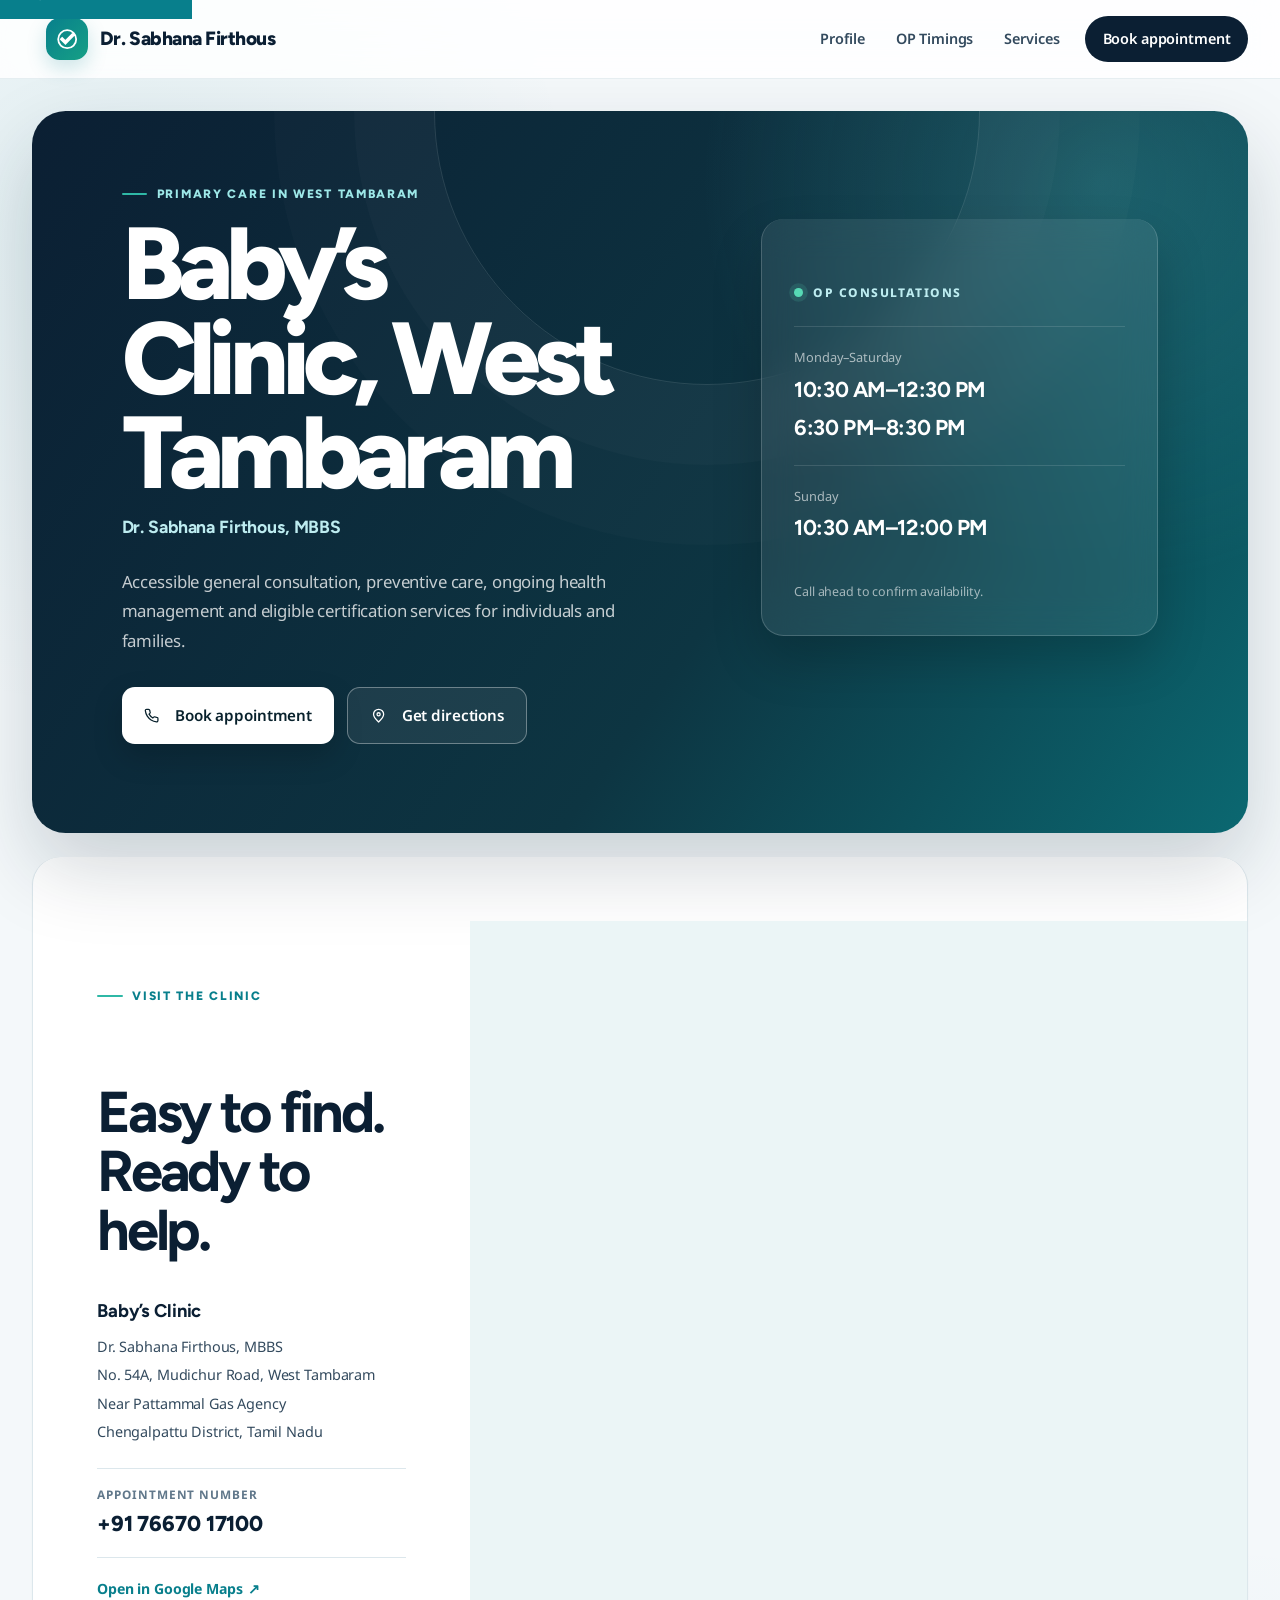
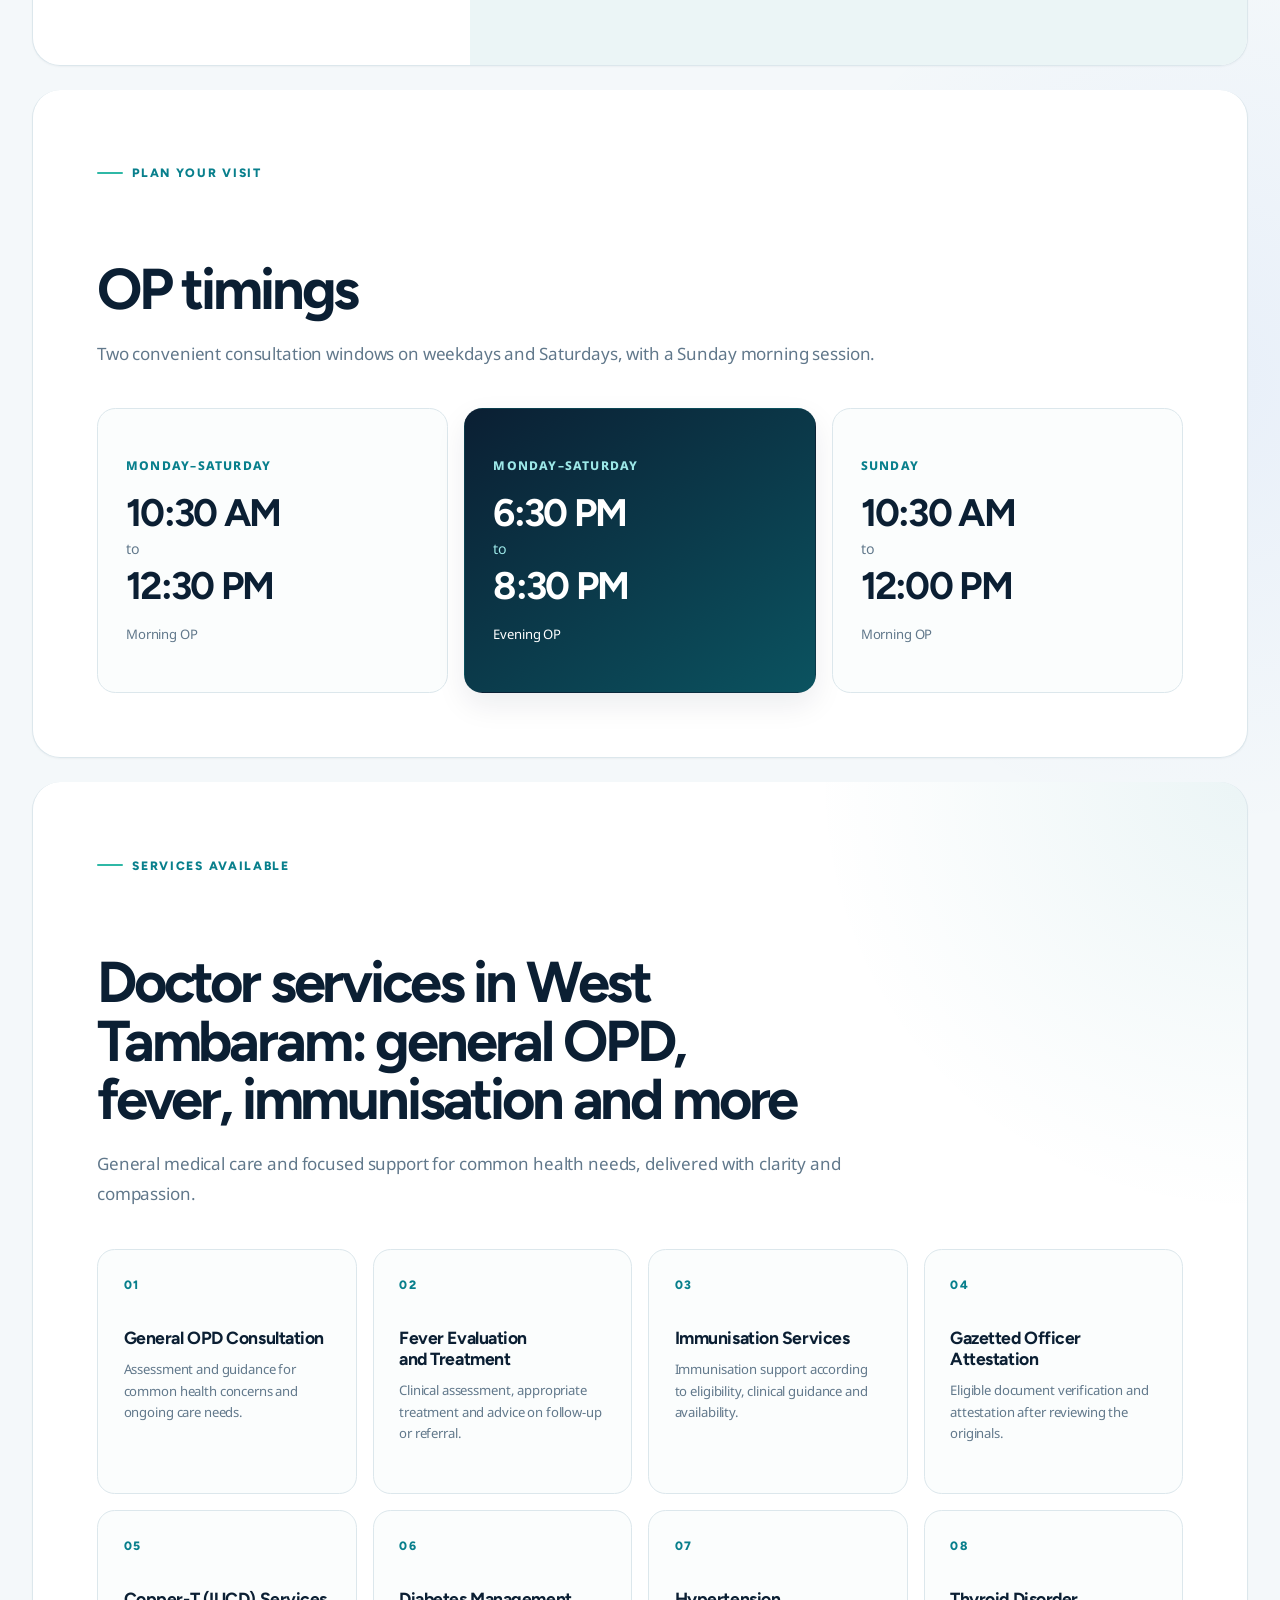
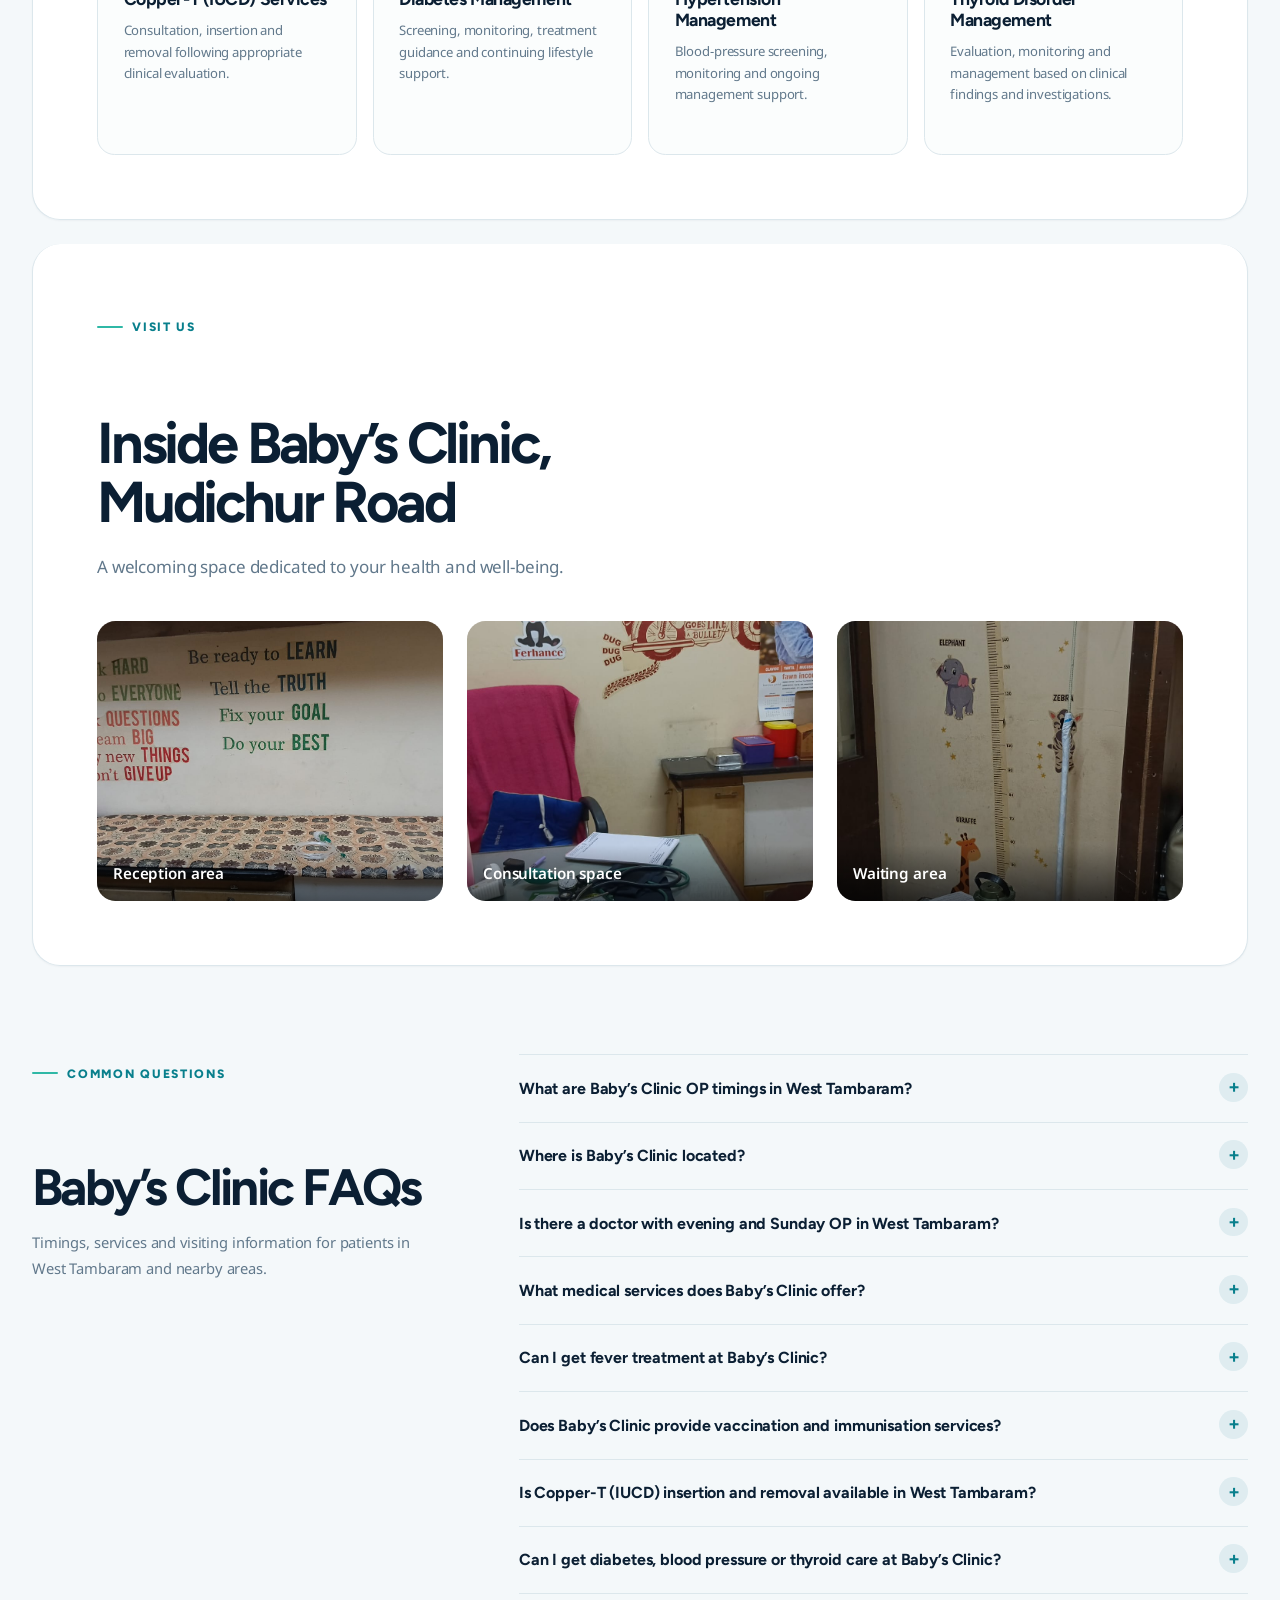
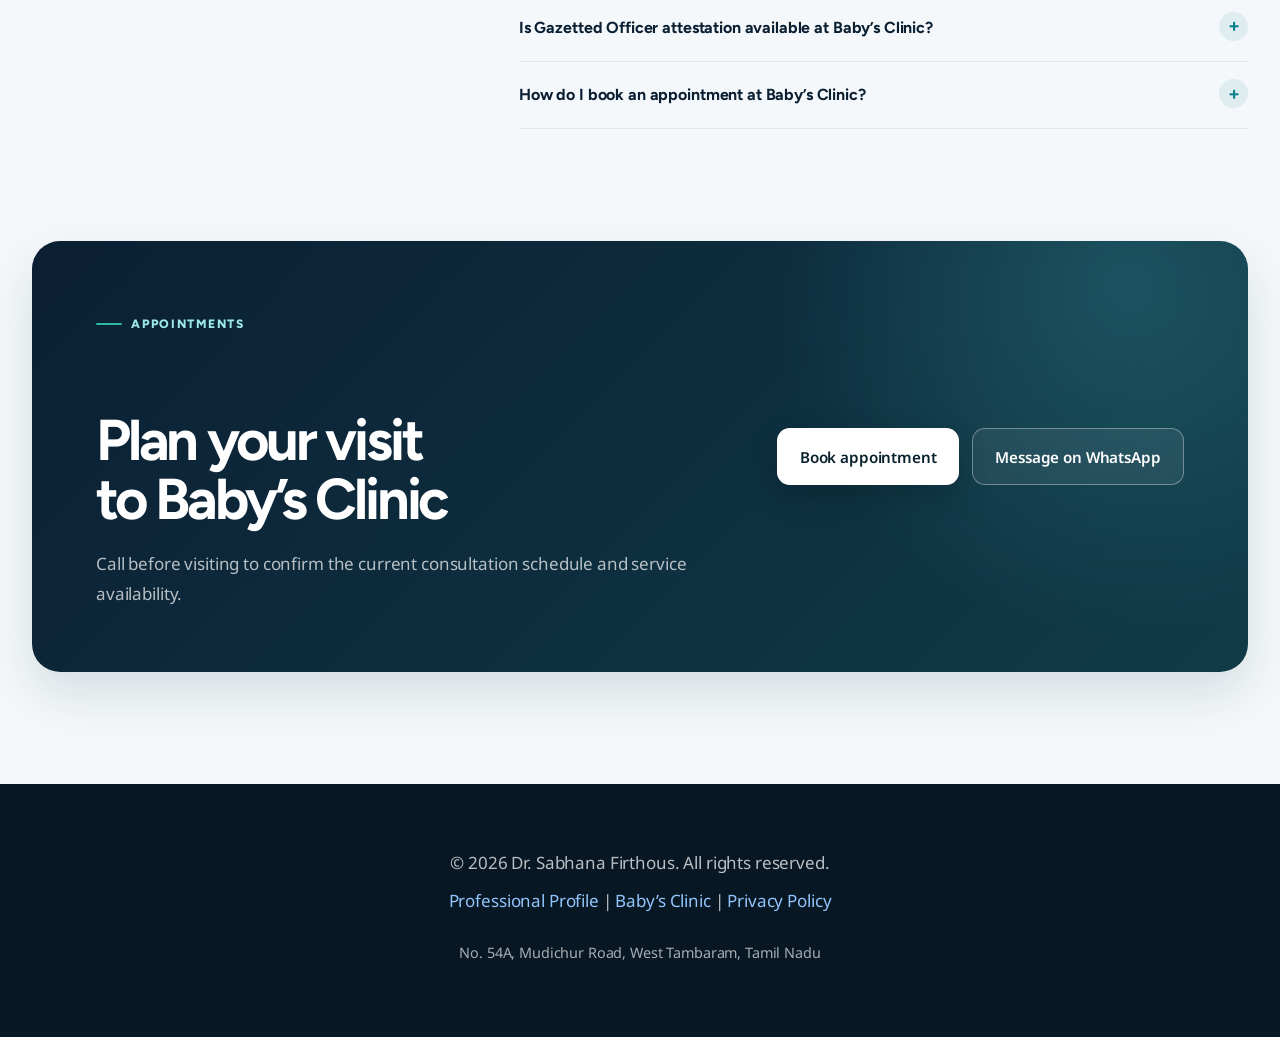
==== commit c4309763: "Improve SEO and mobile navigation Add canonical, Open Graph, Twitter, geo, and expanded schema metad" ====
--- a/clinic.html
+++ b/clinic.html
@@ -2,94 +2,331 @@
 <html lang="en-IN">
 <head>
     <meta charset="UTF-8">
+    <link rel="icon" href="favicon.ico" sizes="16x16 32x32 48x48">
+    <link rel="icon" type="image/png" href="images/favicon-48.png" sizes="48x48">
+    <link rel="icon" type="image/svg+xml" href="images/favicon.svg" sizes="any">
+    <link rel="apple-touch-icon" href="images/apple-touch-icon.png" sizes="180x180">
     <meta name="viewport" content="width=device-width, initial-scale=1.0">
-    <meta name="description" content="Baby’s Clinic, West Tambaram—general OPD, fever care, immunisation, IUCD services, diabetes, BP and thyroid management by Dr. Sabhana Firthous.">
+    <meta name="description" content="Baby’s Clinic on Mudichur Road, West Tambaram: general OPD, fever, immunisation, Copper-T, diabetes, BP and thyroid care. Evening &amp; Sunday OP. Call +91 76670 17100.">
     <meta name="keywords" content="doctor West Tambaram, Baby's Clinic Tambaram, general OPD Tambaram, fever treatment Tambaram, immunisation clinic Tambaram, Copper T insertion Tambaram, diabetes doctor Tambaram, hypertension doctor Tambaram, thyroid treatment Tambaram">
     <meta name="robots" content="index, follow, max-image-preview:large, max-snippet:-1, max-video-preview:-1">
     <meta name="author" content="Dr. Sabhana Firthous">
     <meta name="theme-color" content="#0B1F33">
 
+    <link rel="canonical" href="https://premiumlifecare.in/clinic.html">
+    <link rel="alternate" hreflang="en-IN" href="https://premiumlifecare.in/clinic.html">
+    <link rel="alternate" hreflang="x-default" href="https://premiumlifecare.in/clinic.html">
+    <meta name="geo.region" content="IN-TN">
+    <meta name="geo.placename" content="West Tambaram, Chennai">
+    <meta property="og:url" content="https://premiumlifecare.in/clinic.html">
+    <meta property="og:image" content="https://premiumlifecare.in/images/clinic_image_1.jpeg">
+    <meta property="og:image:alt" content="Baby’s Clinic reception area on Mudichur Road, West Tambaram">
+
     <meta property="og:type" content="website">
     <meta property="og:locale" content="en_IN">
     <meta property="og:site_name" content="Baby’s Clinic">
-    <meta property="og:title" content="Baby’s Clinic West Tambaram | Dr. Sabhana Firthous">
-    <meta property="og:description" content="General OPD and primary medical care at No. 54A, Mudichur Road, West Tambaram. View timings, services and directions.">
-    <meta name="twitter:card" content="summary">
-    <meta name="twitter:title" content="Baby’s Clinic West Tambaram">
-    <meta name="twitter:description" content="OP timings, medical services, directions and appointment contact for Dr. Sabhana Firthous, MBBS.">
-
-    <title>Baby’s Clinic West Tambaram | General OPD &amp; Dr. Sabhana Firthous</title>
+    <meta property="og:title" content="Baby’s Clinic, West Tambaram | Doctor, General OPD &amp; Immunisation">
+    <meta property="og:description" content="General OPD, fever, immunisation, Copper-T, diabetes, BP and thyroid care at No. 54A, Mudichur Road, West Tambaram. Timings, directions and appointments.">
+    <meta name="twitter:card" content="summary_large_image">
+    <meta name="twitter:title" content="Baby’s Clinic, West Tambaram | General OPD &amp; Immunisation">
+    <meta name="twitter:description" content="OP timings, services, directions and appointment contact for Dr. Sabhana Firthous, MBBS, in West Tambaram.">
+    <meta name="twitter:image" content="https://premiumlifecare.in/images/clinic_image_1.jpeg">
+    <meta name="twitter:image:alt" content="Baby’s Clinic reception area on Mudichur Road, West Tambaram">
+
+    <title>Baby’s Clinic, West Tambaram | Doctor, General OPD &amp; Immunisation</title>
 
     <link rel="preconnect" href="https://fonts.googleapis.com">
     <link rel="preconnect" href="https://fonts.gstatic.com" crossorigin>
     <link href="https://fonts.googleapis.com/css2?family=Figtree:wght@300;400;500;600;700;800&amp;family=Noto+Sans:wght@300;400;500;600;700&amp;display=swap" rel="stylesheet">
-    <link rel="stylesheet" href="styles/styles.css">
+    <link rel="stylesheet" href="styles/styles.css?v=20261010-mobile-1">
 
     <script type="application/ld+json">
     {
         "@context": "https://schema.org",
-        "@type": ["MedicalClinic", "LocalBusiness"],
-        "name": "Baby’s Clinic",
-        "description": "General outpatient consultation and primary medical care clinic in West Tambaram led by Dr. Sabhana Firthous, MBBS.",
-        "telephone": "+917667017100",
-        "address": {
-            "@type": "PostalAddress",
-            "streetAddress": "No. 54A, Mudichur Road, Near Pattammal Gas Agency",
-            "addressLocality": "West Tambaram",
-            "addressRegion": "Tamil Nadu",
-            "addressCountry": "IN"
-        },
-        "medicalSpecialty": "PrimaryCare",
-        "areaServed": [
-            "West Tambaram",
-            "East Tambaram",
-            "Tambaram Sanatorium",
-            "Selaiyur",
-            "Chitlapakkam",
-            "Chromepet",
-            "Perungalathur",
-            "Mudichur"
-        ],
-        "employee": {
-            "@type": "Physician",
-            "name": "Dr. Sabhana Firthous",
-            "honorificSuffix": "MBBS"
-        },
-        "openingHoursSpecification": [
+        "@graph": [
             {
-                "@type": "OpeningHoursSpecification",
-                "dayOfWeek": ["Monday", "Tuesday", "Wednesday", "Thursday", "Friday", "Saturday"],
-                "opens": "10:30",
-                "closes": "12:30"
+                "@type": "WebPage",
+                "@id": "https://premiumlifecare.in/clinic.html#webpage",
+                "url": "https://premiumlifecare.in/clinic.html",
+                "name": "Baby’s Clinic, West Tambaram | Doctor, General OPD & Immunisation",
+                "isPartOf": {
+                    "@id": "https://premiumlifecare.in/#website"
+                },
+                "about": {
+                    "@id": "https://premiumlifecare.in/clinic.html#clinic"
+                },
+                "inLanguage": "en-IN",
+                "breadcrumb": {
+                    "@id": "https://premiumlifecare.in/clinic.html#breadcrumb"
+                }
             },
             {
-                "@type": "OpeningHoursSpecification",
-                "dayOfWeek": ["Monday", "Tuesday", "Wednesday", "Thursday", "Friday", "Saturday"],
-                "opens": "18:30",
-                "closes": "20:30"
+                "@type": "BreadcrumbList",
+                "@id": "https://premiumlifecare.in/clinic.html#breadcrumb",
+                "itemListElement": [
+                    {
+                        "@type": "ListItem",
+                        "position": 1,
+                        "name": "Home",
+                        "item": "https://premiumlifecare.in/"
+                    },
+                    {
+                        "@type": "ListItem",
+                        "position": 2,
+                        "name": "Baby’s Clinic, West Tambaram",
+                        "item": "https://premiumlifecare.in/clinic.html"
+                    }
+                ]
             },
             {
-                "@type": "OpeningHoursSpecification",
-                "dayOfWeek": "Sunday",
-                "opens": "10:30",
-                "closes": "12:00"
+                "@type": [
+                    "MedicalClinic",
+                    "LocalBusiness"
+                ],
+                "name": "Baby’s Clinic",
+                "description": "General outpatient consultation and primary medical care clinic in West Tambaram led by Dr. Sabhana Firthous, MBBS.",
+                "telephone": "+917667017100",
+                "address": {
+                    "@type": "PostalAddress",
+                    "streetAddress": "No. 54A, Mudichur Road, Near Pattammal Gas Agency",
+                    "addressLocality": "West Tambaram",
+                    "addressRegion": "Tamil Nadu",
+                    "addressCountry": "IN"
+                },
+                "medicalSpecialty": "PrimaryCare",
+                "areaServed": [
+                    {
+                        "@type": "Place",
+                        "name": "West Tambaram"
+                    },
+                    {
+                        "@type": "Place",
+                        "name": "East Tambaram"
+                    },
+                    {
+                        "@type": "Place",
+                        "name": "Tambaram Sanatorium"
+                    },
+                    {
+                        "@type": "Place",
+                        "name": "Selaiyur"
+                    },
+                    {
+                        "@type": "Place",
+                        "name": "Chitlapakkam"
+                    },
+                    {
+                        "@type": "Place",
+                        "name": "Chromepet"
+                    },
+                    {
+                        "@type": "Place",
+                        "name": "Perungalathur"
+                    },
+                    {
+                        "@type": "Place",
+                        "name": "Mudichur"
+                    },
+                    {
+                        "@type": "Place",
+                        "name": "Chennai"
+                    }
+                ],
+                "employee": {
+                    "@id": "https://premiumlifecare.in/#doctor"
+                },
+                "openingHoursSpecification": [
+                    {
+                        "@type": "OpeningHoursSpecification",
+                        "dayOfWeek": [
+                            "Monday",
+                            "Tuesday",
+                            "Wednesday",
+                            "Thursday",
+                            "Friday",
+                            "Saturday"
+                        ],
+                        "opens": "10:30",
+                        "closes": "12:30"
+                    },
+                    {
+                        "@type": "OpeningHoursSpecification",
+                        "dayOfWeek": [
+                            "Monday",
+                            "Tuesday",
+                            "Wednesday",
+                            "Thursday",
+                            "Friday",
+                            "Saturday"
+                        ],
+                        "opens": "18:30",
+                        "closes": "20:30"
+                    },
+                    {
+                        "@type": "OpeningHoursSpecification",
+                        "dayOfWeek": "Sunday",
+                        "opens": "10:30",
+                        "closes": "12:00"
+                    }
+                ],
+                "hasMap": "https://maps.app.goo.gl/VZd1sVYY6Z9XZGwr8",
+                "hasOfferCatalog": {
+                    "@type": "OfferCatalog",
+                    "name": "Clinic services",
+                    "itemListElement": [
+                        {
+                            "@type": "Offer",
+                            "itemOffered": {
+                                "@type": "MedicalProcedure",
+                                "name": "General OPD Consultation"
+                            }
+                        },
+                        {
+                            "@type": "Offer",
+                            "itemOffered": {
+                                "@type": "MedicalProcedure",
+                                "name": "Fever Evaluation and Treatment"
+                            }
+                        },
+                        {
+                            "@type": "Offer",
+                            "itemOffered": {
+                                "@type": "MedicalProcedure",
+                                "name": "Immunisation Services"
+                            }
+                        },
+                        {
+                            "@type": "Offer",
+                            "itemOffered": {
+                                "@type": "Service",
+                                "name": "Government and Gazetted Officer Attestation"
+                            }
+                        },
+                        {
+                            "@type": "Offer",
+                            "itemOffered": {
+                                "@type": "MedicalProcedure",
+                                "name": "Copper-T (IUCD) Insertion and Removal"
+                            }
+                        },
+                        {
+                            "@type": "Offer",
+                            "itemOffered": {
+                                "@type": "MedicalProcedure",
+                                "name": "Diabetes Screening and Management"
+                            }
+                        },
+                        {
+                            "@type": "Offer",
+                            "itemOffered": {
+                                "@type": "MedicalProcedure",
+                                "name": "Hypertension Screening and Management"
+                            }
+                        },
+                        {
+                            "@type": "Offer",
+                            "itemOffered": {
+                                "@type": "MedicalProcedure",
+                                "name": "Thyroid Disorder Evaluation and Management"
+                            }
+                        }
+                    ]
+                },
+                "@id": "https://premiumlifecare.in/clinic.html#clinic",
+                "url": "https://premiumlifecare.in/clinic.html",
+                "image": [
+                    "https://premiumlifecare.in/images/clinic_image_1.jpeg",
+                    "https://premiumlifecare.in/images/clinic_image_2.jpeg",
+                    "https://premiumlifecare.in/images/clinic_image_3.jpeg"
+                ]
+            },
+            {
+                "@type": "FAQPage",
+                "@id": "https://premiumlifecare.in/clinic.html#faq",
+                "mainEntity": [
+                    {
+                        "@type": "Question",
+                        "name": "What are Baby’s Clinic OP timings in West Tambaram?",
+                        "acceptedAnswer": {
+                            "@type": "Answer",
+                            "text": "Monday to Saturday: 10:30 AM to 12:30 PM and 6:30 PM to 8:30 PM. Sunday: 10:30 AM to 12:00 PM. Please call +91 76670 17100 to confirm availability before visiting."
+                        }
+                    },
+                    {
+                        "@type": "Question",
+                        "name": "Where is Baby’s Clinic located?",
+                        "acceptedAnswer": {
+                            "@type": "Answer",
+                            "text": "Baby’s Clinic is at No. 54A, Mudichur Road, West Tambaram, near Pattammal Gas Agency, Chengalpattu District, Tamil Nadu. It serves patients from West Tambaram, East Tambaram, Tambaram Sanatorium, Selaiyur, Chitlapakkam, Chromepet, Perungalathur and Mudichur."
+                        }
+                    },
+                    {
+                        "@type": "Question",
+                        "name": "Is there a doctor with evening and Sunday OP in West Tambaram?",
+                        "acceptedAnswer": {
+                            "@type": "Answer",
+                            "text": "Yes. Dr. Sabhana Firthous, MBBS, sees patients at Baby’s Clinic on Monday to Saturday evenings from 6:30 PM to 8:30 PM and on Sunday mornings from 10:30 AM to 12:00 PM, in addition to morning OP."
+                        }
+                    },
+                    {
+                        "@type": "Question",
+                        "name": "What medical services does Baby’s Clinic offer?",
+                        "acceptedAnswer": {
+                            "@type": "Answer",
+                            "text": "General OPD consultation, fever evaluation and treatment, immunisation, diabetes, hypertension (blood pressure) and thyroid screening and management, Copper-T (IUCD) insertion and removal, and Government and Gazetted Officer attestation."
+                        }
+                    },
+                    {
+                        "@type": "Question",
+                        "name": "Can I get fever treatment at Baby’s Clinic?",
+                        "acceptedAnswer": {
+                            "@type": "Answer",
+                            "text": "Yes. Fever evaluation and treatment are available during OP hours, including clinical assessment, appropriate treatment and advice on follow-up or referral. In an emergency, go to the nearest hospital."
+                        }
+                    },
+                    {
+                        "@type": "Question",
+                        "name": "Does Baby’s Clinic provide vaccination and immunisation services?",
+                        "acceptedAnswer": {
+                            "@type": "Answer",
+                            "text": "Immunisation support is available according to eligibility, clinical guidance and vaccine availability. Call before visiting to confirm the vaccine you need."
+                        }
+                    },
+                    {
+                        "@type": "Question",
+                        "name": "Is Copper-T (IUCD) insertion and removal available in West Tambaram?",
+                        "acceptedAnswer": {
+                            "@type": "Answer",
+                            "text": "Yes. Copper-T consultation, insertion and removal are offered after appropriate clinical evaluation at Baby’s Clinic."
+                        }
+                    },
+                    {
+                        "@type": "Question",
+                        "name": "Can I get diabetes, blood pressure or thyroid care at Baby’s Clinic?",
+                        "acceptedAnswer": {
+                            "@type": "Answer",
+                            "text": "Yes. The clinic offers screening, monitoring, treatment guidance and ongoing management for diabetes, hypertension and thyroid disorders, based on clinical findings and investigations."
+                        }
+                    },
+                    {
+                        "@type": "Question",
+                        "name": "Is Gazetted Officer attestation available at Baby’s Clinic?",
+                        "acceptedAnswer": {
+                            "@type": "Answer",
+                            "text": "Yes. Eligible documents can be verified and attested after checking the originals during clinic hours. Bring original photo ID, the original documents and clear photocopies. Acceptance is decided by the receiving organization."
+                        }
+                    },
+                    {
+                        "@type": "Question",
+                        "name": "How do I book an appointment at Baby’s Clinic?",
+                        "acceptedAnswer": {
+                            "@type": "Answer",
+                            "text": "Call or message +91 76670 17100 on WhatsApp, or use the Book appointment button on this page. Do not use the website or WhatsApp for emergencies."
+                        }
+                    }
+                ]
             }
-        ],
-        "hasMap": "https://maps.app.goo.gl/VZd1sVYY6Z9XZGwr8",
-        "hasOfferCatalog": {
-            "@type": "OfferCatalog",
-            "name": "Clinic services",
-            "itemListElement": [
-                {"@type": "Offer", "itemOffered": {"@type": "MedicalProcedure", "name": "General OPD Consultation"}},
-                {"@type": "Offer", "itemOffered": {"@type": "MedicalProcedure", "name": "Fever Evaluation and Treatment"}},
-                {"@type": "Offer", "itemOffered": {"@type": "MedicalProcedure", "name": "Immunisation Services"}},
-                {"@type": "Offer", "itemOffered": {"@type": "Service", "name": "Government and Gazetted Officer Attestation"}},
-                {"@type": "Offer", "itemOffered": {"@type": "MedicalProcedure", "name": "Copper-T (IUCD) Insertion and Removal"}},
-                {"@type": "Offer", "itemOffered": {"@type": "MedicalProcedure", "name": "Diabetes Screening and Management"}},
-                {"@type": "Offer", "itemOffered": {"@type": "MedicalProcedure", "name": "Hypertension Screening and Management"}},
-                {"@type": "Offer", "itemOffered": {"@type": "MedicalProcedure", "name": "Thyroid Disorder Evaluation and Management"}}
-            ]
-        }
+        ]
     }
     </script>
 </head>
@@ -117,7 +354,7 @@
         <section class="clinic-hero">
             <div class="clinic-hero-content">
                 <p class="section-eyebrow">Primary care in West Tambaram</p>
-                <h1>Baby’s Clinic</h1>
+                <h1>Baby’s Clinic, West Tambaram</h1>
                 <p class="clinic-doctor">Dr. Sabhana Firthous, MBBS</p>
                 <p class="clinic-hero-description">Accessible general consultation, preventive care, ongoing health management and eligible certification services for individuals and families.</p>
                 <div class="clinic-actions">
@@ -210,7 +447,7 @@
         <section id="clinic-services" class="clinic-services-section">
             <div class="clinic-section-heading">
                 <p class="section-eyebrow">Services available</p>
-                <h2>Everyday care, close to home</h2>
+                <h2>Doctor services in West Tambaram: general OPD, fever, immunisation and more</h2>
                 <p>General medical care and focused support for common health needs, delivered with clarity and compassion.</p>
             </div>
             <div class="clinic-service-grid">
@@ -228,22 +465,74 @@
         <section class="clinic-gallery-section">
             <div class="clinic-section-heading">
                 <p class="section-eyebrow">Visit us</p>
-                <h2>Baby’s Clinic</h2>
+                <h2>Inside Baby’s Clinic, Mudichur Road</h2>
                 <p>A welcoming space dedicated to your health and well-being.</p>
             </div>
             <div class="clinic-gallery-grid">
                 <figure class="gallery-image">
-                    <img src="./images/clinic_image_1.jpeg" alt="Baby’s Clinic entrance and reception area">
+                    <img src="images/clinic_image_1.jpeg" width="1599" height="899" loading="lazy" decoding="async" alt="Baby’s Clinic reception area on Mudichur Road, West Tambaram">
                     <figcaption>Reception area</figcaption>
                 </figure>
                 <figure class="gallery-image">
-                    <img src="./images/clinic_image_2.jpeg" alt="Baby’s Clinic consultation room">
+                    <img src="images/clinic_image_2.jpeg" width="899" height="1599" loading="lazy" decoding="async" alt="Doctor’s consultation room at Baby’s Clinic, West Tambaram">
                     <figcaption>Consultation space</figcaption>
                 </figure>
                 <figure class="gallery-image">
-                    <img src="./images/clinic_image_3.jpeg" alt="Baby’s Clinic waiting area">
+                    <img src="images/clinic_image_3.jpeg" width="899" height="1599" loading="lazy" decoding="async" alt="Patient waiting area at Baby’s Clinic, West Tambaram">
                     <figcaption>Waiting area</figcaption>
                 </figure>
+            </div>
+        </section>
+
+        <section id="clinic-faq" class="faq-section clinic-faq" aria-labelledby="clinic-faq-heading">
+            <div class="faq-heading">
+                <p class="section-eyebrow">Common questions</p>
+                <h2 id="clinic-faq-heading">Baby’s Clinic FAQs</h2>
+                <p>Timings, services and visiting information for patients in West Tambaram and nearby areas.</p>
+            </div>
+            <div class="faq-body">
+                <div class="faq-list">
+                <details>
+                    <summary>What are Baby’s Clinic OP timings in West Tambaram?</summary>
+                    <div class="faq-answer"><p>Monday to Saturday: 10:30 AM to 12:30 PM and 6:30 PM to 8:30 PM. Sunday: 10:30 AM to 12:00 PM. Please call +91 76670 17100 to confirm availability before visiting.</p></div>
+                </details>
+                <details>
+                    <summary>Where is Baby’s Clinic located?</summary>
+                    <div class="faq-answer"><p>Baby’s Clinic is at No. 54A, Mudichur Road, West Tambaram, near Pattammal Gas Agency, Chengalpattu District, Tamil Nadu. It serves patients from West Tambaram, East Tambaram, Tambaram Sanatorium, Selaiyur, Chitlapakkam, Chromepet, Perungalathur and Mudichur.</p></div>
+                </details>
+                <details>
+                    <summary>Is there a doctor with evening and Sunday OP in West Tambaram?</summary>
+                    <div class="faq-answer"><p>Yes. Dr. Sabhana Firthous, MBBS, sees patients at Baby’s Clinic on Monday to Saturday evenings from 6:30 PM to 8:30 PM and on Sunday mornings from 10:30 AM to 12:00 PM, in addition to morning OP.</p></div>
+                </details>
+                <details>
+                    <summary>What medical services does Baby’s Clinic offer?</summary>
+                    <div class="faq-answer"><p>General OPD consultation, fever evaluation and treatment, immunisation, diabetes, hypertension (blood pressure) and thyroid screening and management, Copper-T (IUCD) insertion and removal, and Government and Gazetted Officer attestation.</p></div>
+                </details>
+                <details>
+                    <summary>Can I get fever treatment at Baby’s Clinic?</summary>
+                    <div class="faq-answer"><p>Yes. Fever evaluation and treatment are available during OP hours, including clinical assessment, appropriate treatment and advice on follow-up or referral. In an emergency, go to the nearest hospital.</p></div>
+                </details>
+                <details>
+                    <summary>Does Baby’s Clinic provide vaccination and immunisation services?</summary>
+                    <div class="faq-answer"><p>Immunisation support is available according to eligibility, clinical guidance and vaccine availability. Call before visiting to confirm the vaccine you need.</p></div>
+                </details>
+                <details>
+                    <summary>Is Copper-T (IUCD) insertion and removal available in West Tambaram?</summary>
+                    <div class="faq-answer"><p>Yes. Copper-T consultation, insertion and removal are offered after appropriate clinical evaluation at Baby’s Clinic.</p></div>
+                </details>
+                <details>
+                    <summary>Can I get diabetes, blood pressure or thyroid care at Baby’s Clinic?</summary>
+                    <div class="faq-answer"><p>Yes. The clinic offers screening, monitoring, treatment guidance and ongoing management for diabetes, hypertension and thyroid disorders, based on clinical findings and investigations.</p></div>
+                </details>
+                <details>
+                    <summary>Is Gazetted Officer attestation available at Baby’s Clinic?</summary>
+                    <div class="faq-answer"><p>Yes. Eligible documents can be verified and attested after checking the originals during clinic hours. Bring original photo ID, the original documents and clear photocopies. Acceptance is decided by the receiving organization.</p></div>
+                </details>
+                <details>
+                    <summary>How do I book an appointment at Baby’s Clinic?</summary>
+                    <div class="faq-answer"><p>Call or message +91 76670 17100 on WhatsApp, or use the Book appointment button on this page. Do not use the website or WhatsApp for emergencies.</p></div>
+                </details>
+                </div>
             </div>
         </section>
 
@@ -297,6 +586,6 @@
         <p class="book-hours">Not for emergencies. In an emergency, go to the nearest hospital.</p>
     </dialog>
     <script src="scripts/booking.js" defer></script>
-    <script src="scripts/nav.js" defer></script>
+    <script src="scripts/nav.js?v=20261010-mobile-1" defer></script>
 </body>
 </html>
--- a/styles/styles.css
+++ b/styles/styles.css
@@ -207,7 +207,7 @@
             border-bottom: 1px solid var(--color-border);
             position: sticky;
             top: 0;
-            z-index: 10;
+            z-index: 40;
             box-shadow: var(--shadow-sm);
         }
 
@@ -1921,6 +1921,21 @@
                 display: none;
             }
 
+            .faq-chip {
+                flex: 0 0 auto;
+                width: auto;
+                padding: 0.5rem 0.9rem;
+            }
+
+            .faq-heading .section-eyebrow {
+                margin-bottom: 0.5rem;
+            }
+
+            .faq-heading h2 {
+                margin-top: 0;
+                margin-bottom: 0.75rem;
+            }
+
             .overview-table,
             .overview-table tbody,
             .overview-table tr,
@@ -3447,8 +3462,11 @@
         }
 
         .fab-whatsapp svg {
-            width: 1.4rem;
-            height: 1.4rem;
+            display: block;
+            flex: 0 0 24px;
+            width: 24px;
+            height: 24px;
+            max-width: 24px;
         }
 
         @media (max-width: 600px) {
@@ -3841,21 +3859,25 @@
             display: none;
         }
 
-        @media (max-width: 768px) {
+        @media (max-width: 1100px) {
             header nav {
                 position: relative;
                 flex-direction: row;
                 align-items: center;
                 justify-content: space-between;
-                gap: 1rem;
+                gap: 0.5rem;
+                min-height: 76px;
+                padding: 0.75rem 1rem;
+                flex-wrap: wrap;
             }
 
             .nav-toggle {
-                display: inline-flex;
+                display: none;
                 flex-direction: column;
                 align-items: center;
                 justify-content: center;
                 gap: 5px;
+                flex: 0 0 44px;
                 width: 44px;
                 height: 44px;
                 border: 1px solid var(--color-border);
@@ -3877,12 +3899,17 @@
             .nav-open .nav-toggle span:nth-child(2) { opacity: 0; }
             .nav-open .nav-toggle span:nth-child(3) { transform: translateY(-7px) rotate(-45deg); }
 
-            header nav ul {
+            header.nav-ready nav ul {
                 position: absolute;
                 top: calc(100% + 0.5rem);
                 left: 0.75rem;
                 right: 0.75rem;
                 z-index: 40;
+                max-height: calc(100vh - 100px);
+                max-height: calc(100dvh - 100px);
+                overflow-y: auto;
+                overscroll-behavior: contain;
+                flex-wrap: nowrap;
                 display: flex;
                 flex-direction: column;
                 align-items: stretch;
@@ -3898,7 +3925,7 @@
                 transition: opacity 200ms, transform 250ms cubic-bezier(0.2, 0.7, 0.2, 1), visibility 0s 250ms;
             }
 
-            .nav-open nav ul {
+            header.nav-ready.nav-open nav ul {
                 opacity: 1;
                 visibility: visible;
                 transform: none;
@@ -3930,8 +3957,79 @@
                 text-align: center;
             }
 
-            .nav-locked {
-                overflow: hidden;
+            header.nav-ready .nav-toggle {
+                display: inline-flex;
+            }
+
+            header nav .logo {
+                flex: 1 1 0;
+                min-width: 0;
+                padding: 0;
+                font-size: clamp(0.9rem, 3.5vw, 1.2rem);
+            }
+
+            header nav .logo .icon {
+                flex-shrink: 0;
+            }
+
+            /* Keep links usable when JavaScript is unavailable. */
+            header:not(.nav-ready) nav ul {
+                display: flex;
+                flex: 1 0 100%;
+                flex-wrap: wrap;
+                justify-content: flex-start;
+            }
+        }
+
+        /* Mobile spacing */
+        @media (max-width: 600px) {
+            .content-section {
+                margin-bottom: 1rem;
+                padding: 1.25rem 1rem;
+                border-radius: 1.25rem;
+            }
+
+            .content-section > h2 {
+                margin-bottom: 1.25rem;
+            }
+
+            .hero {
+                padding: 1.75rem 1.25rem;
+                margin-top: 1rem;
+            }
+
+            .services-intro,
+            .services-quick-ref,
+            .visit-guide,
+            .service-footer-grid,
+            .services-grid {
+                gap: 0.75rem;
+            }
+
+            .services-quick-ref,
+            .service-card,
+            .visit-guide,
+            .service-areas,
+            .service-conditions {
+                padding: 1.1rem;
+            }
+
+            .faq-section,
+            .services-intro {
+                gap: 1.25rem;
+            }
+
+            .faq-list summary {
+                padding-block: 1rem;
+            }
+
+            .ticker {
+                margin-top: 1rem;
+                padding: 0.65rem 0;
+            }
+
+            .about-section::after {
+                display: none;
             }
         }
 
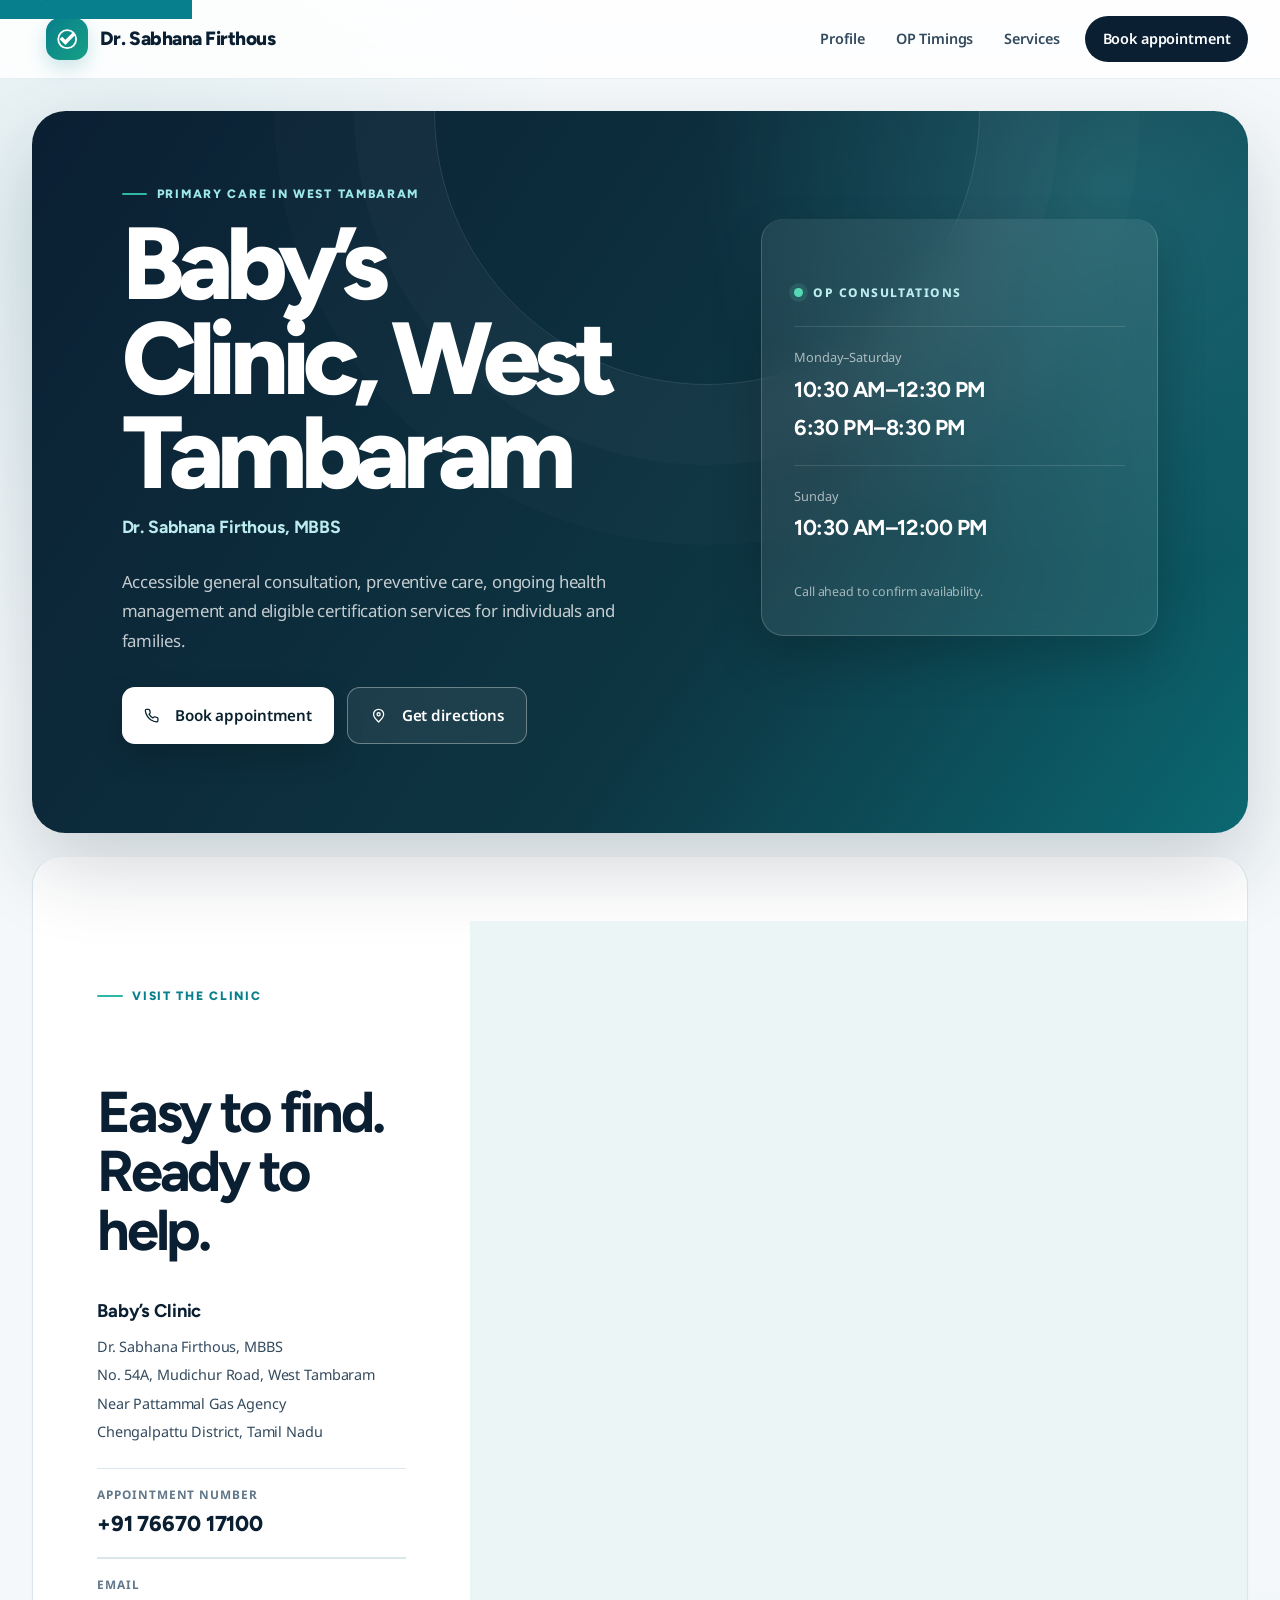
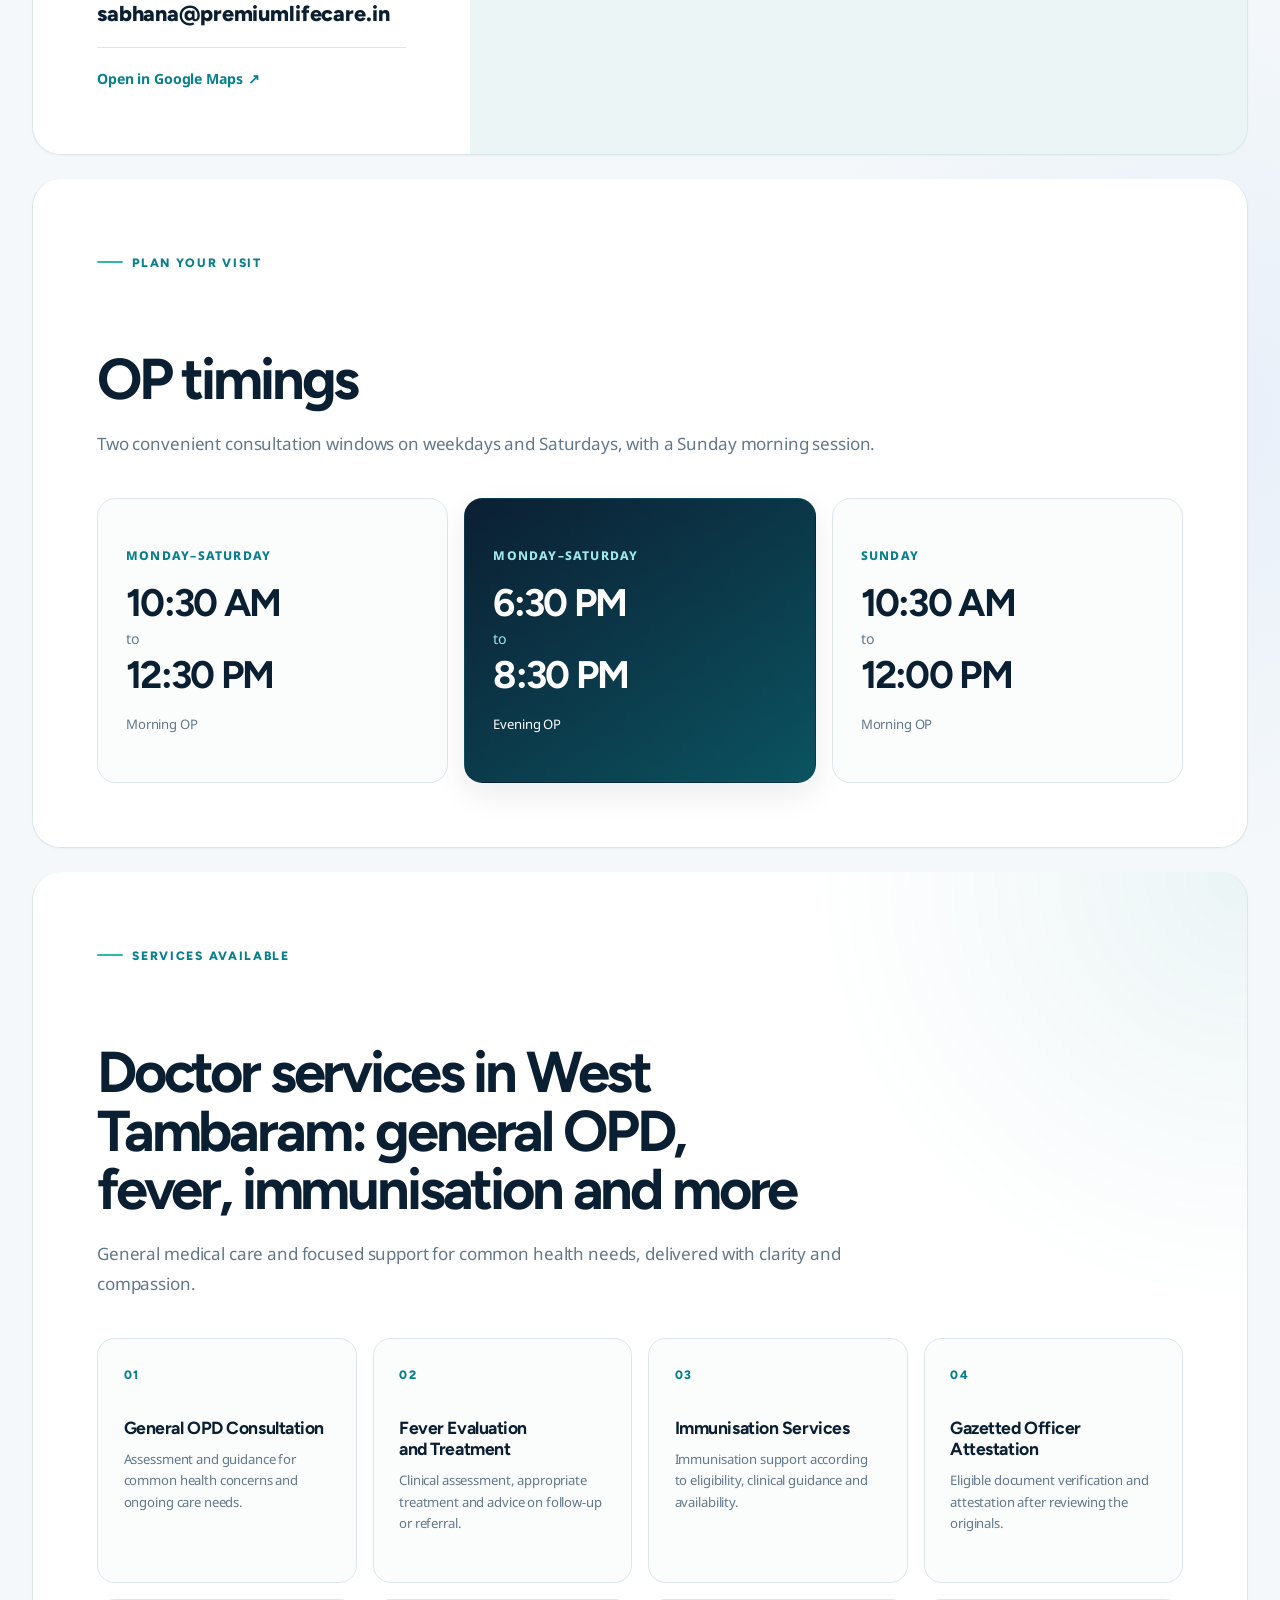
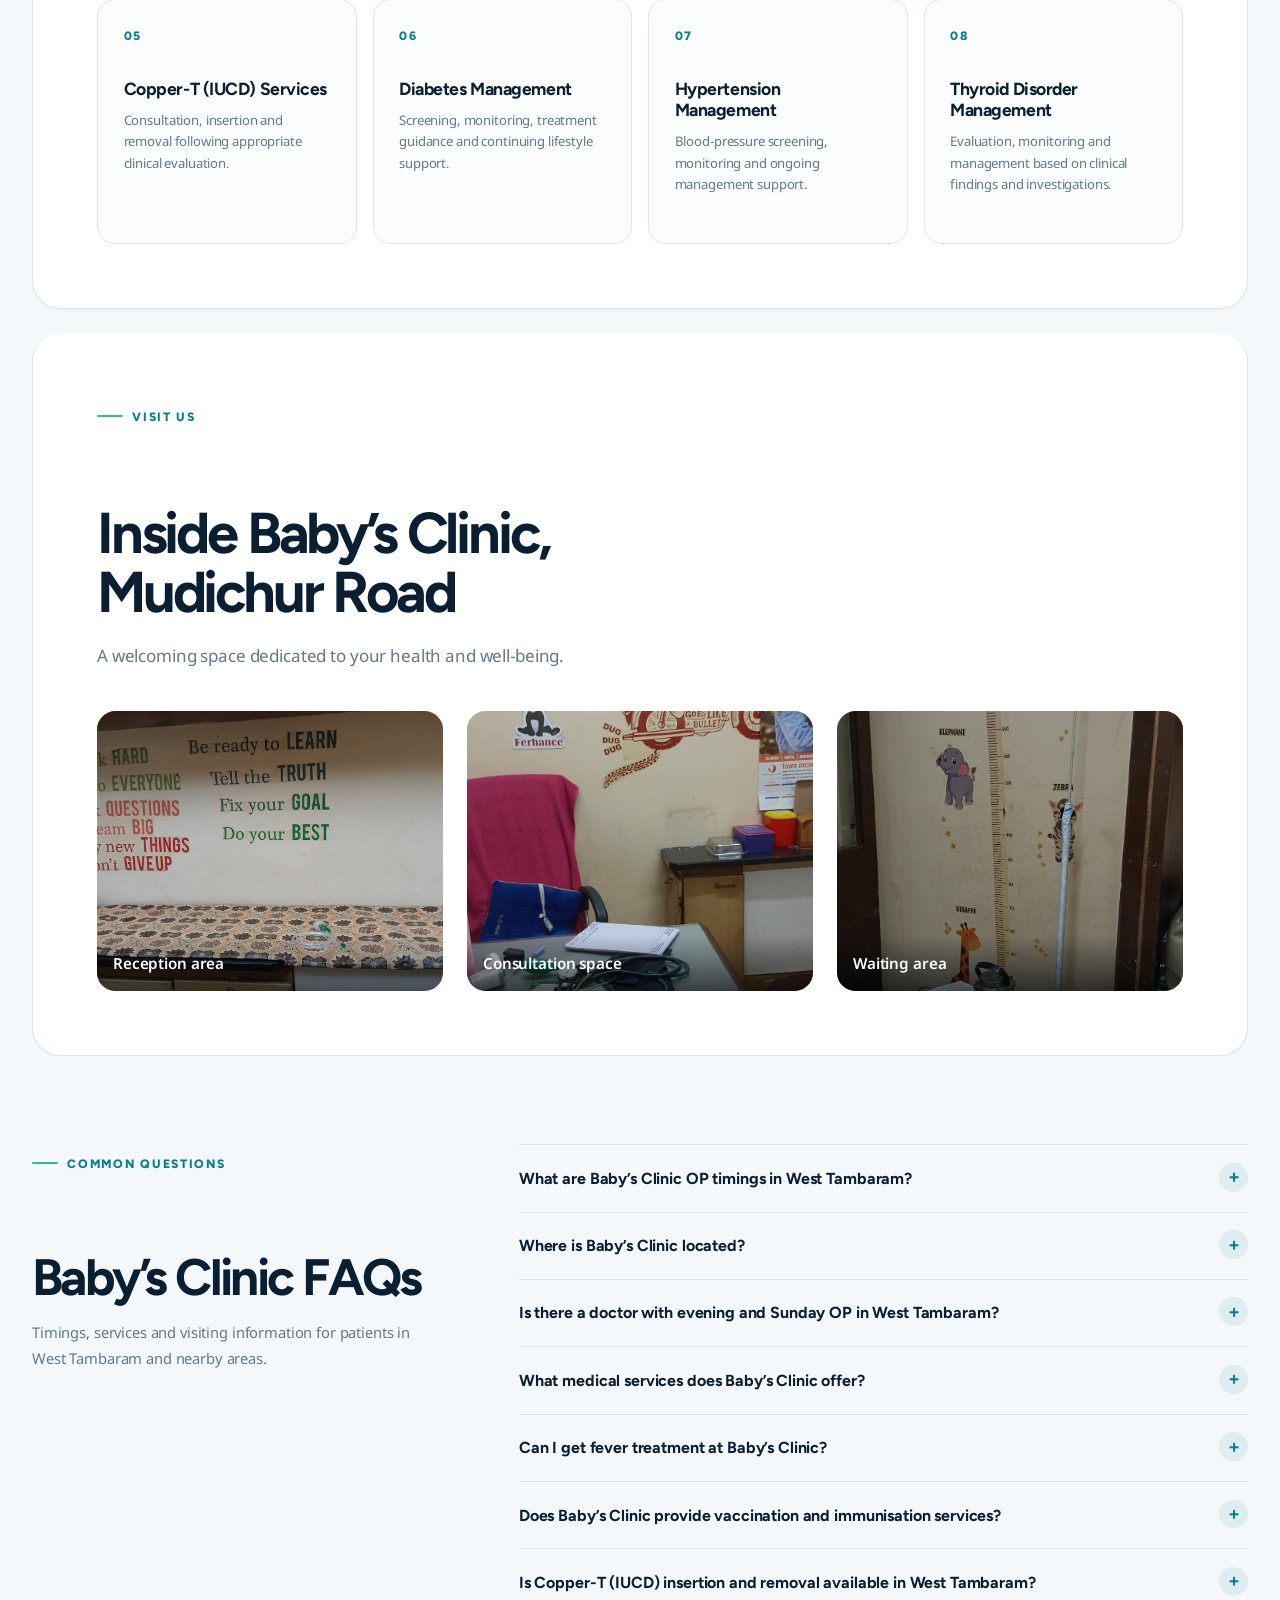
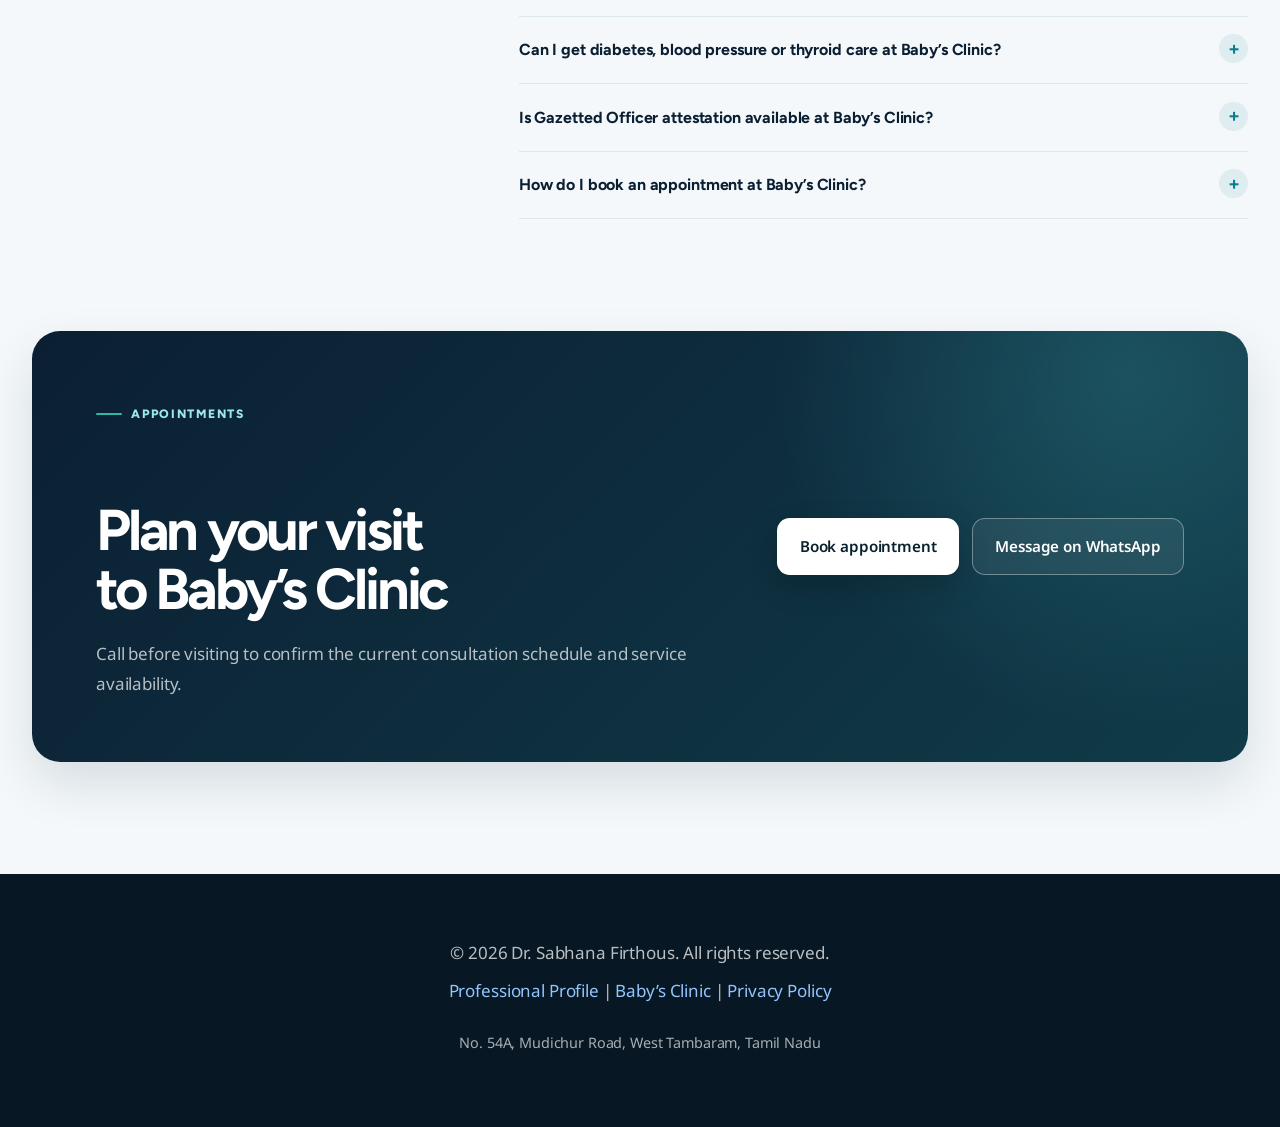
==== commit 351a3da0: "Add clinic email across site content Adds sabhana@premiumlifecare.in as a contact channel throughout" ====
--- a/clinic.html
+++ b/clinic.html
@@ -38,7 +38,7 @@
     <link rel="preconnect" href="https://fonts.googleapis.com">
     <link rel="preconnect" href="https://fonts.gstatic.com" crossorigin>
     <link href="https://fonts.googleapis.com/css2?family=Figtree:wght@300;400;500;600;700;800&amp;family=Noto+Sans:wght@300;400;500;600;700&amp;display=swap" rel="stylesheet">
-    <link rel="stylesheet" href="styles/styles.css?v=20261010-mobile-1">
+    <link rel="stylesheet" href="styles/styles.css?v=20261011-contact-1">
 
     <script type="application/ld+json">
     {
@@ -86,6 +86,7 @@
                 "name": "Baby’s Clinic",
                 "description": "General outpatient consultation and primary medical care clinic in West Tambaram led by Dr. Sabhana Firthous, MBBS.",
                 "telephone": "+917667017100",
+                "email": "sabhana@premiumlifecare.in",
                 "address": {
                     "@type": "PostalAddress",
                     "streetAddress": "No. 54A, Mudichur Road, Near Pattammal Gas Agency",
@@ -398,6 +399,10 @@
                 <div class="clinic-contact-row">
                     <span>Appointment number</span>
                     <a href="tel:+917667017100">+91 76670 17100</a>
+                </div>
+                <div class="clinic-contact-row">
+                    <span>Email</span>
+                    <a class="contact-email" href="mailto:sabhana@premiumlifecare.in">sabhana@premiumlifecare.in</a>
                 </div>
                 <a class="clinic-map-link" href="https://maps.app.goo.gl/VZd1sVYY6Z9XZGwr8" target="_blank" rel="noopener noreferrer">Open in Google Maps <span aria-hidden="true">↗</span></a>
             </div>
--- a/styles/styles.css
+++ b/styles/styles.css
@@ -4043,3 +4043,8 @@
                 page-break-inside: avoid;
             }
         }
+
+/* Email addresses stay within narrow contact cards. */
+.contact-email {
+    overflow-wrap: anywhere;
+}
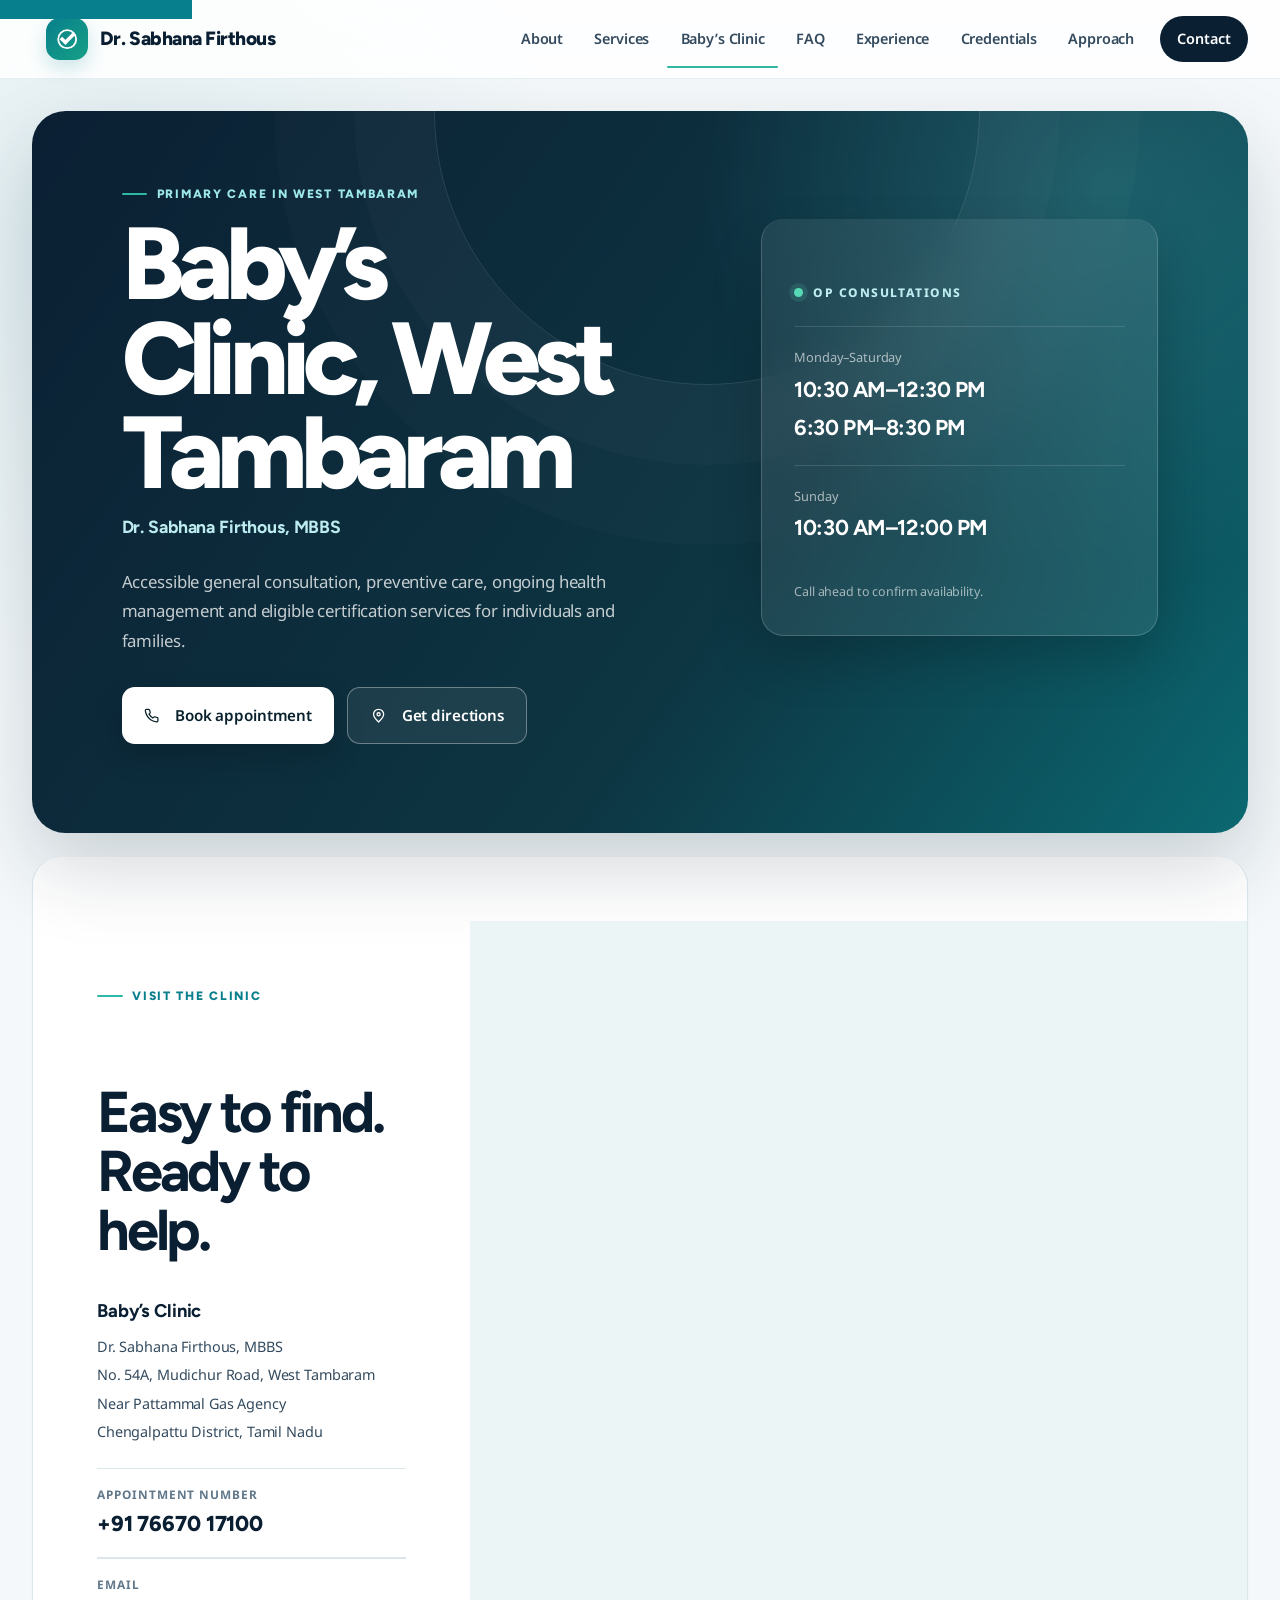
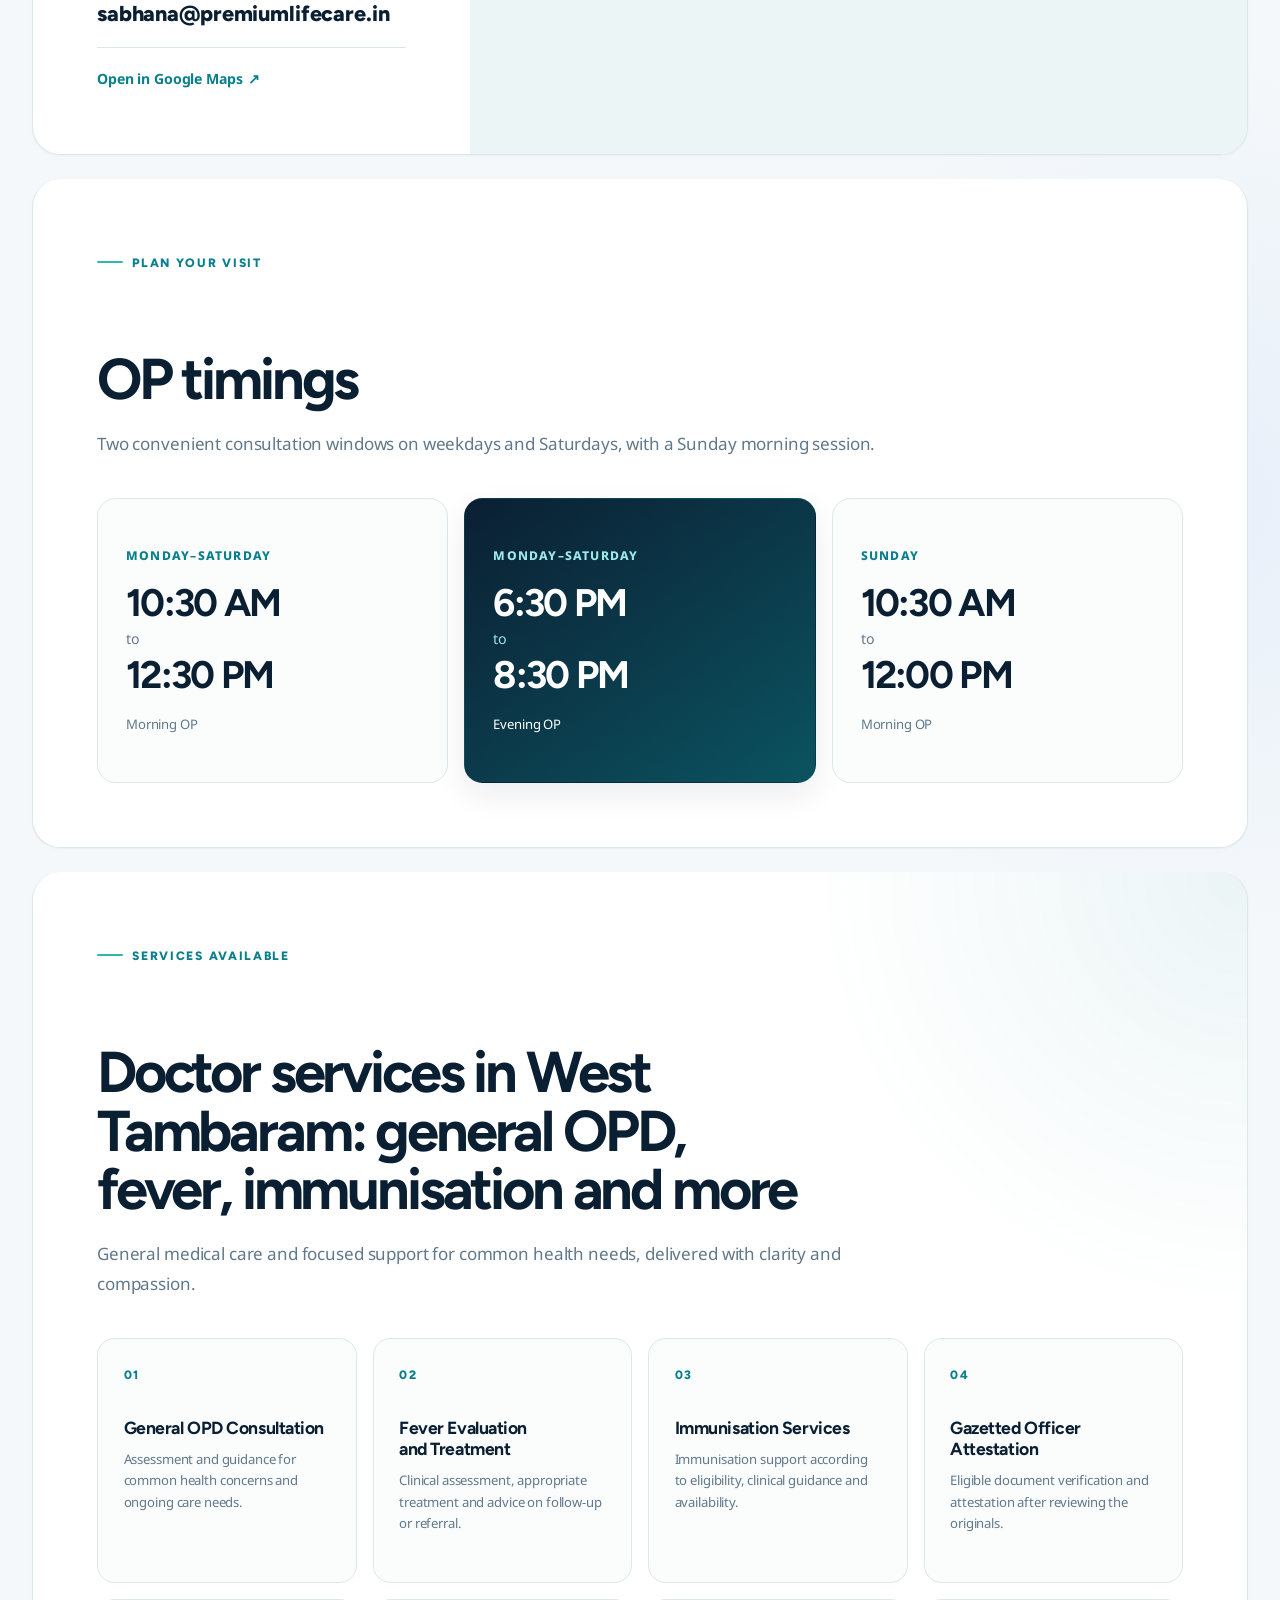
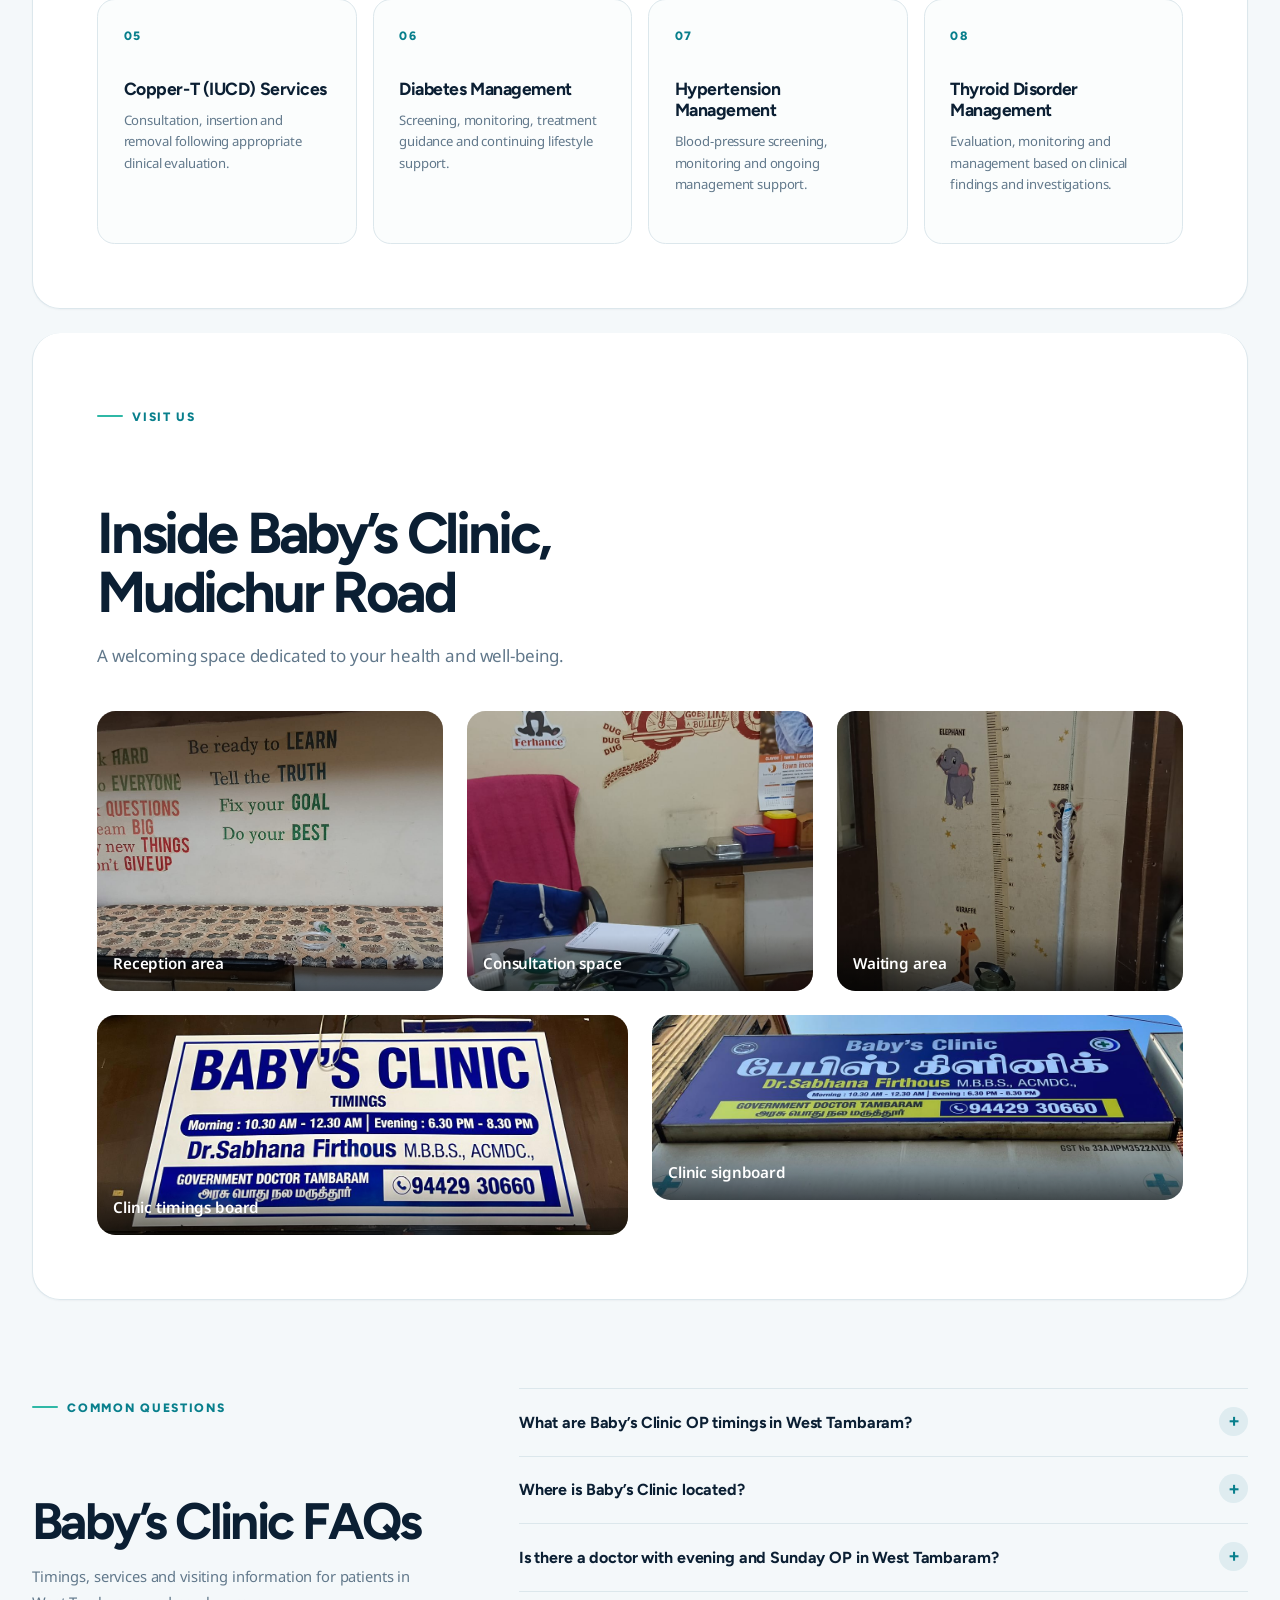
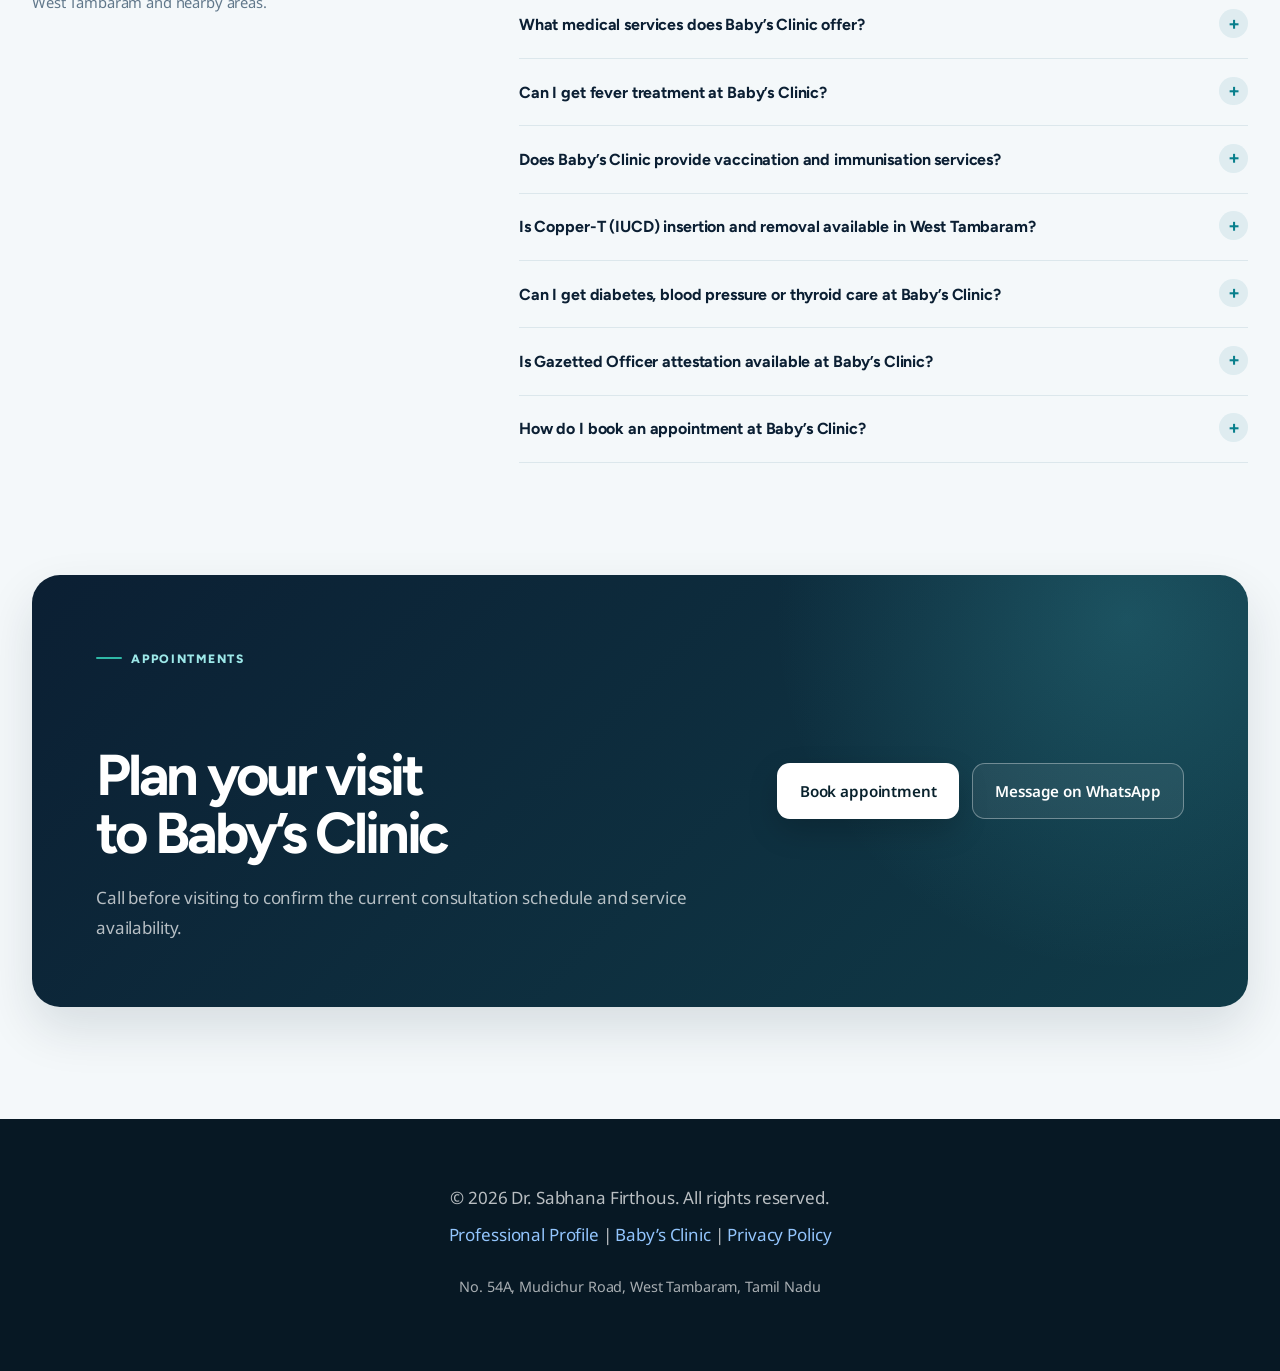
==== commit 1617a306: "Add clinic location section and gallery updates Adds a new Baby’s Clinic location/map section to the" ====
--- a/clinic.html
+++ b/clinic.html
@@ -91,6 +91,7 @@
                     "@type": "PostalAddress",
                     "streetAddress": "No. 54A, Mudichur Road, Near Pattammal Gas Agency",
                     "addressLocality": "West Tambaram",
+                    "postalCode": "600045",
                     "addressRegion": "Tamil Nadu",
                     "addressCountry": "IN"
                 },
@@ -238,7 +239,9 @@
                 "image": [
                     "https://premiumlifecare.in/images/clinic_image_1.jpeg",
                     "https://premiumlifecare.in/images/clinic_image_2.jpeg",
-                    "https://premiumlifecare.in/images/clinic_image_3.jpeg"
+                    "https://premiumlifecare.in/images/clinic_image_3.jpeg",
+            "https://premiumlifecare.in/images/clinic_image_4.jpeg",
+            "https://premiumlifecare.in/images/clinic_image_5.jpeg"
                 ]
             },
             {
@@ -335,7 +338,7 @@
     <a href="#main-content" class="skip-link">Skip to main content</a>
 
     <header>
-        <nav class="clinic-nav" aria-label="Clinic navigation">
+        <nav class="clinic-nav" aria-label="Main navigation">
             <a class="logo" href="index.html" aria-label="Dr. Sabhana Firthous homepage">
                 <svg class="icon" viewBox="0 0 24 24" fill="none" stroke="currentColor" stroke-width="2" aria-hidden="true">
                     <path d="M12 2C6.48 2 2 6.48 2 12s4.48 10 10 10 10-4.48 10-10S17.52 2 12 2zm-2 15-5-5 1.41-1.41L10 14.17l7.59-7.59L19 8l-9 9z"/>
@@ -343,10 +346,14 @@
                 Dr. Sabhana Firthous
             </a>
             <ul>
-                <li><a href="index.html">Profile</a></li>
-                <li><a href="#timings">OP Timings</a></li>
-                <li><a href="#clinic-services">Services</a></li>
-                <li><a class="nav-contact js-book" href="tel:+917667017100">Book appointment</a></li>
+                <li><a href="index.html#about">About</a></li>
+                <li><a href="index.html#services">Services</a></li>
+                <li><a class="is-current" href="clinic.html" aria-current="page">Baby’s Clinic</a></li>
+                <li><a href="index.html#faq">FAQ</a></li>
+                <li><a href="index.html#experience">Experience</a></li>
+                <li><a href="index.html#credentials">Credentials</a></li>
+                <li><a href="index.html#approach">Approach</a></li>
+                <li><a class="nav-contact" href="index.html#contact">Contact</a></li>
             </ul>
         </nav>
     </header>
@@ -485,6 +492,14 @@
                 <figure class="gallery-image">
                     <img src="images/clinic_image_3.jpeg" width="899" height="1599" loading="lazy" decoding="async" alt="Patient waiting area at Baby’s Clinic, West Tambaram">
                     <figcaption>Waiting area</figcaption>
+                </figure>
+                <figure class="gallery-image gallery-image-wide">
+                    <img src="images/clinic_image_4.jpeg" width="1280" height="531" loading="lazy" decoding="async" alt="Baby’s Clinic timings board with Dr. Sabhana Firthous, MBBS, Government Doctor Tambaram">
+                    <figcaption>Clinic timings board</figcaption>
+                </figure>
+                <figure class="gallery-image gallery-image-wide">
+                    <img src="images/clinic_image_5.jpeg" width="1280" height="446" loading="lazy" decoding="async" alt="Baby’s Clinic signboard on Mudichur Road, West Tambaram, in English and Tamil">
+                    <figcaption>Clinic signboard</figcaption>
                 </figure>
             </div>
         </section>
--- a/styles/styles.css
+++ b/styles/styles.css
@@ -4033,6 +4033,56 @@
             }
         }
 
+        /* Home page location map */
+        .home-location {
+            margin-top: 1.5rem;
+        }
+
+        .home-hours {
+            color: var(--color-heading);
+            font-family: var(--font-heading);
+            font-size: 1rem;
+            line-height: 1.5;
+        }
+
+        .home-location-actions {
+            display: flex;
+            flex-wrap: wrap;
+            align-items: center;
+            gap: 1rem 1.5rem;
+            margin-top: 1.5rem;
+        }
+
+        .home-location-actions .clinic-map-link {
+            margin-top: 0;
+        }
+
+        /* Gallery: wide signboard photos */
+        .gallery-image-wide img {
+            height: auto;
+        }
+
+        @media (min-width: 901px) {
+            .clinic-gallery-grid {
+                grid-template-columns: repeat(6, minmax(0, 1fr));
+            }
+
+            .clinic-gallery-grid .gallery-image {
+                grid-column: span 2;
+            }
+
+            .clinic-gallery-grid .gallery-image-wide {
+                grid-column: span 3;
+                align-self: start;
+            }
+        }
+
+        @media (max-width: 900px) {
+            .clinic-gallery-grid .gallery-image-wide {
+                grid-column: 1 / -1;
+            }
+        }
+
         /* Print */
         @media print {
             header, footer, .cta-buttons {
